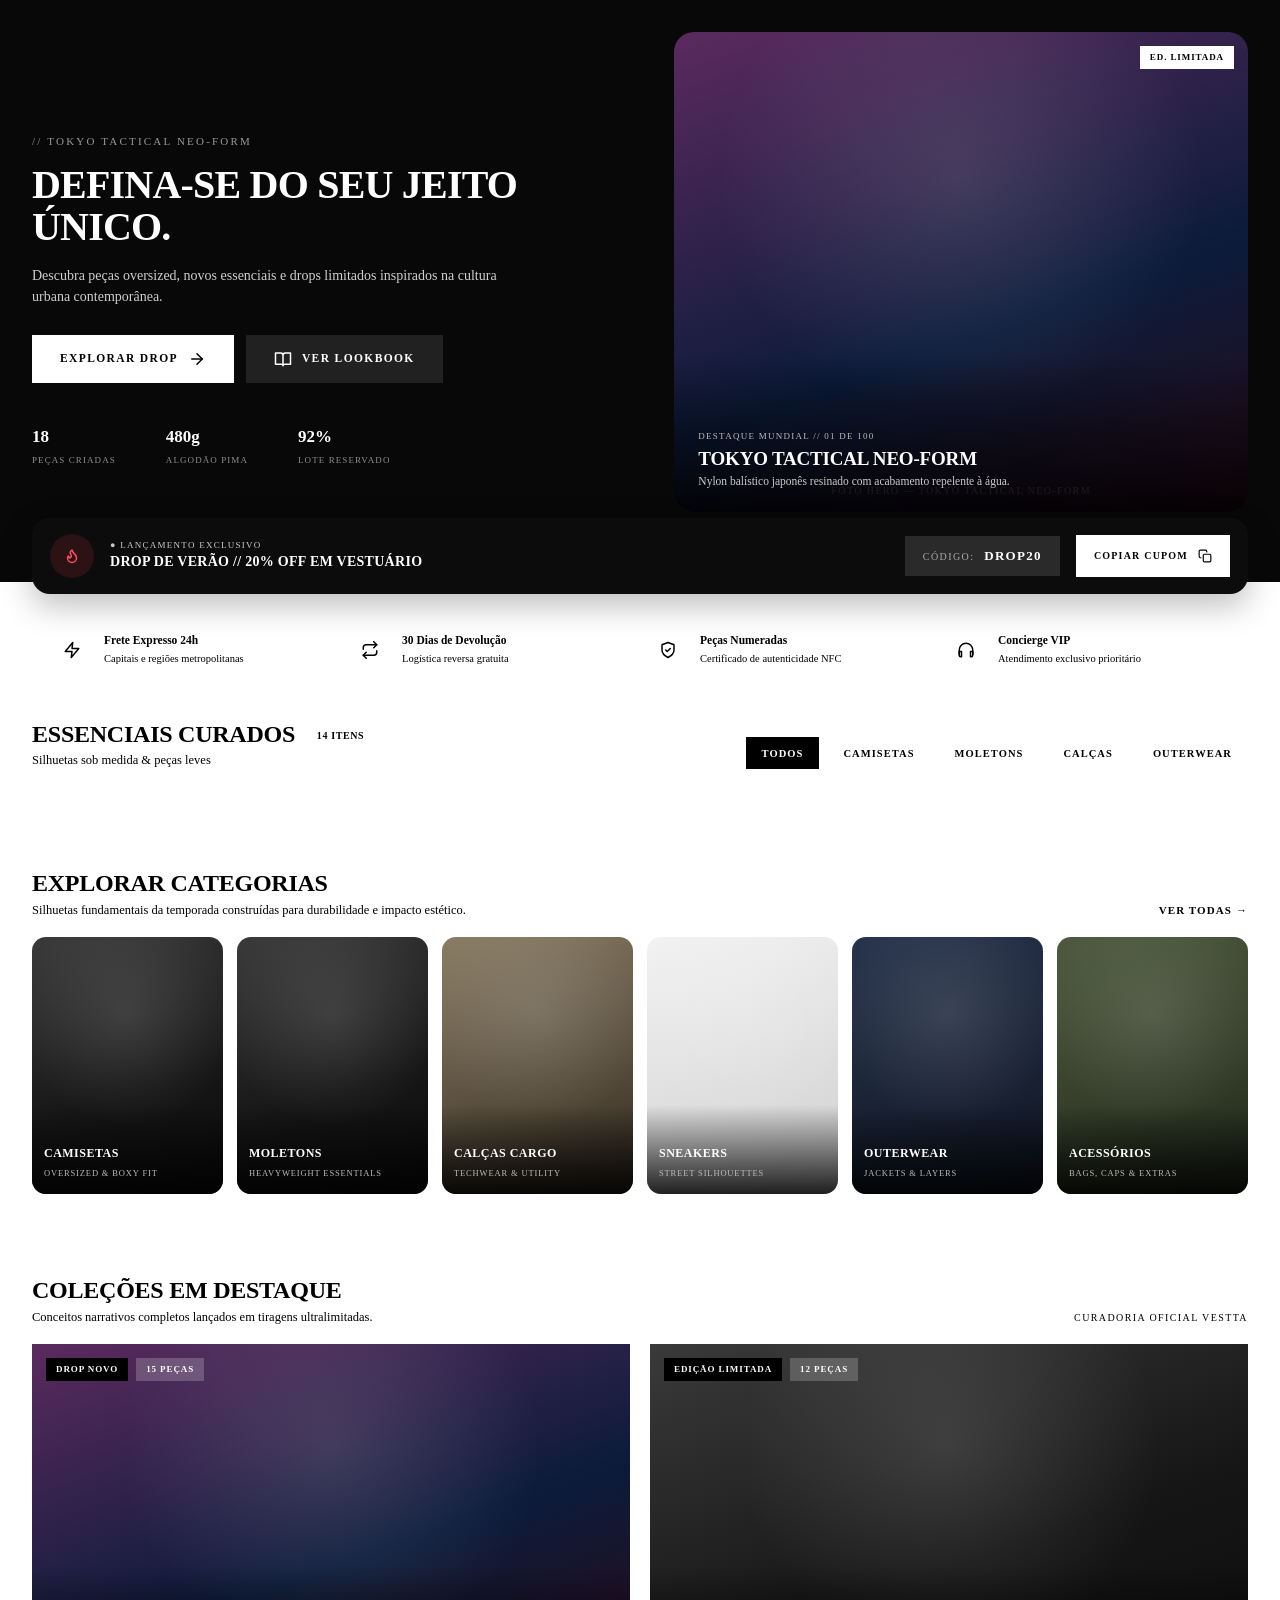
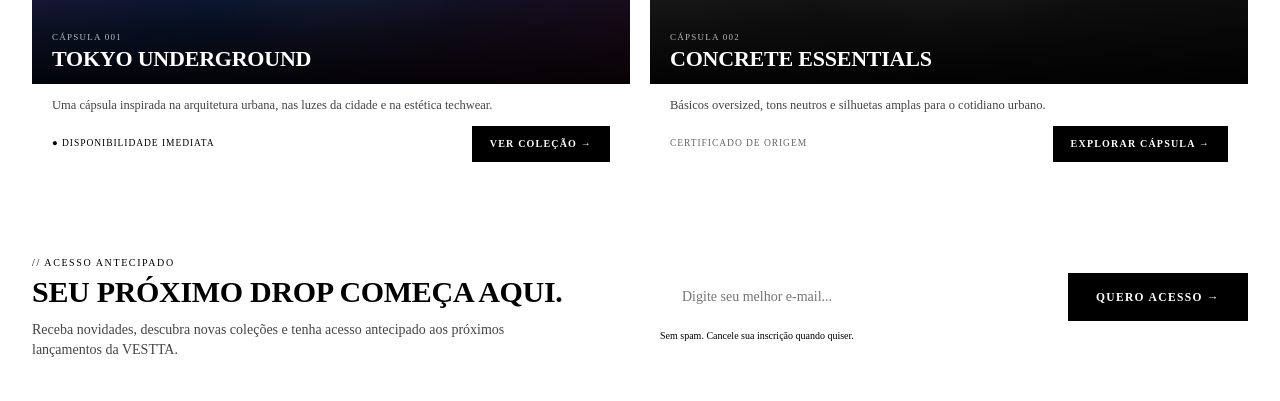
==== index.html @ efc00133 "home" ====
<!doctype html>
<html lang="pt-BR">
<head>
<meta charset="utf-8">
<meta name="viewport" content="width=device-width,initial-scale=1">
<title>VESTTA — Streetwear</title>
<link rel="preconnect" href="https://fonts.googleapis.com">
<link href="https://fonts.googleapis.com/css2?family=Newsreader:opsz,wght@6..72,400;6..72,600;6..72,700&family=Plus+Jakarta+Sans:wght@400;500;600;700;800&display=swap" rel="stylesheet">
<link rel="stylesheet" href="css/style.css">
</head>
<body data-page="home">
<div id="app-header"></div>

<main>
  <section class="hero">
    <div class="wrap">
      <div class="txt">
        <div class="eyebrow up">// Tokyo Tactical Neo-Form</div>
        <h1>Defina-se do seu jeito único.</h1>
        <p>Descubra peças oversized, novos essenciais e drops limitados inspirados na cultura urbana contemporânea.</p>
        <div class="btns">
          <a class="btn white" href="colecao.html">Explorar drop <svg class="i" viewBox="0 0 24 24"><path d="M5 12h14"/><path d="m12 5 7 7-7 7"/></svg></a>
          <a class="btn ghost" href="colecao.html?cat=jaquetas"><svg class="i" viewBox="0 0 24 24"><path d="M2 4h7a3 3 0 0 1 3 3v14a2 2 0 0 0-2-2H2zM22 4h-7a3 3 0 0 0-3 3v14a2 2 0 0 1 2-2h8z"/></svg> Ver lookbook</a>
        </div>
        <div class="stats">
          <div><b>18</b><small>Peças criadas</small></div>
          <div><b>480g</b><small>Algodão pima</small></div>
          <div><b class="red">92%</b><small>Lote reservado</small></div>
        </div>
      </div>
      <div class="pic">
        <span class="tag">Ed. Limitada</span>
        <div class="ph neon" style="min-height:480px;position:absolute;inset:0" data-img="1721637686340-de9f8cebda5a" data-w="1100"><span>Foto hero — Tokyo Tactical Neo-Form</span></div>
        <div class="cap"><small>Destaque mundial // 01 de 100</small><h3>TOKYO TACTICAL NEO-FORM</h3><p>Nylon balístico japonês resinado com acabamento repelente à água.</p></div>
      </div>
    </div>
  </section>

  <div class="wrap">
    <div class="promo"><div class="in">
      <span class="ic"><svg class="i" viewBox="0 0 24 24"><path d="M8.5 14.5A2.5 2.5 0 0 0 11 12c0-1.4-.5-2-1-3-1-2 .5-4 2-5 .5 2.5 2 4 3.5 5.5s2.5 3 2.5 5a6 6 0 1 1-12 0c0-1 .5-2 1.5-2.5z"/></svg></span>
      <div><small>Lançamento exclusivo</small><b>Drop de verão // 20% off em vestuário</b></div>
      <div class="code">Código: <b>DROP20</b></div>
      <button class="btn white sm" id="copy-coupon" style="height:42px">Copiar cupom <svg class="i" viewBox="0 0 24 24" style="width:14px;height:14px"><rect x="9" y="9" width="13" height="13" rx="2"/><path d="M5 15H4a2 2 0 0 1-2-2V4a2 2 0 0 1 2-2h9a2 2 0 0 1 2 2v1"/></svg></button>
    </div></div>

    <div class="perks">
      <div class="perk"><span class="ic"><svg class="i" viewBox="0 0 24 24"><path d="M13 2 3 14h9l-1 8 10-12h-9z"/></svg></span><div><b>Frete Expresso 24h</b><small>Capitais e regiões metropolitanas</small></div></div>
      <div class="perk"><span class="ic"><svg class="i" viewBox="0 0 24 24"><path d="m17 1 4 4-4 4"/><path d="M3 11V9a4 4 0 0 1 4-4h14M7 23l-4-4 4-4"/><path d="M21 13v2a4 4 0 0 1-4 4H3"/></svg></span><div><b>30 Dias de Devolução</b><small>Logística reversa gratuita</small></div></div>
      <div class="perk"><span class="ic"><svg class="i" viewBox="0 0 24 24"><path d="M12 22s8-4 8-10V5l-8-3-8 3v7c0 6 8 10 8 10z"/><path d="m9 12 2 2 4-4"/></svg></span><div><b>Peças Numeradas</b><small>Certificado de autenticidade NFC</small></div></div>
      <div class="perk"><span class="ic"><svg class="i" viewBox="0 0 24 24"><path d="M3 18v-6a9 9 0 0 1 18 0v6"/><path d="M21 19a2 2 0 0 1-2 2h-1v-7h3zM3 19a2 2 0 0 0 2 2h1v-7H3z"/></svg></span><div><b>Concierge VIP</b><small>Atendimento exclusivo prioritário</small></div></div>
    </div>

    <section class="sec">
      <div class="sec-head">
        <div><h2 class="h2">Essenciais curados <span class="count" style="font-size:10px;vertical-align:middle;margin-left:6px">14 itens</span></h2><p>Silhuetas sob medida &amp; peças leves</p></div>
        <div class="chips" id="home-chips">
          <button class="chip on" data-cat="todos">Todos</button>
          <button class="chip" data-cat="camisetas">Camisetas</button>
          <button class="chip" data-cat="moletons">Moletons</button>
          <button class="chip" data-cat="calcas">Calças</button>
          <button class="chip" data-cat="jaquetas">Outerwear</button>
        </div>
      </div>
      <div class="grid c4" id="home-grid"></div>
    </section>
  </div>

  <section class="band">
    <div class="wrap">
      <div class="sec-head"><div><h2 class="h2">Explorar categorias</h2><p>Silhuetas fundamentais da temporada construídas para durabilidade e impacto estético.</p></div><a class="up" href="colecao.html" style="font-size:11px;font-weight:700;letter-spacing:.1em">Ver todas →</a></div>
      <div class="cats">
        <a class="cat" href="colecao.html?cat=camisetas"><div class="ph" data-img="1626781309887-cdfb9f258c64" data-w="600"><span></span></div><div class="cap"><b>Camisetas</b><small>Oversized &amp; boxy fit</small></div></a>
        <a class="cat" href="colecao.html?cat=moletons"><div class="ph" data-img="1569402184083-516dff77c3a4" data-w="600"><span></span></div><div class="cap"><b>Moletons</b><small>Heavyweight essentials</small></div></a>
        <a class="cat" href="colecao.html?cat=calcas"><div class="ph sand" data-img="1623596305214-19f21cbf48ee" data-w="600"><span></span></div><div class="cap"><b>Calças cargo</b><small>Techwear &amp; utility</small></div></a>
        <a class="cat" href="colecao.html?cat=tenis"><div class="ph light" data-img="1551747777-458b63c6ae38" data-w="600"><span></span></div><div class="cap"><b>Sneakers</b><small>Street silhouettes</small></div></a>
        <a class="cat" href="colecao.html?cat=jaquetas"><div class="ph navy" data-img="1660486044177-45cd45bb5e99" data-w="600"><span></span></div><div class="cap"><b>Outerwear</b><small>Jackets &amp; layers</small></div></a>
        <a class="cat" href="colecao.html?cat=acessorios"><div class="ph green" data-img="1635650804263-1a1941e14df5" data-w="600"><span></span></div><div class="cap"><b>Acessórios</b><small>Bags, caps &amp; extras</small></div></a>
      </div>
    </div>
  </section>

  <div class="wrap">
    <section class="sec" style="padding-top:44px">
      <div class="sec-head"><div><h2 class="h2">Coleções em destaque</h2><p>Conceitos narrativos completos lançados em tiragens ultralimitadas.</p></div><span class="label up" style="letter-spacing:.14em">Curadoria oficial VESTTA</span></div>
      <div class="cols">
        <div class="col">
          <div class="pic"><div class="ph neon" style="position:absolute;inset:0" data-img="1721637686340-de9f8cebda5a" data-w="1000"><span></span></div><div class="t"><span class="tag">Drop novo</span><span class="tag" style="background:rgba(255,255,255,.2)">15 peças</span></div><div class="cap"><small>Cápsula 001</small><h3>Tokyo Underground</h3></div></div>
          <p class="d">Uma cápsula inspirada na arquitetura urbana, nas luzes da cidade e na estética techwear.</p>
          <div class="foot"><span>● Disponibilidade imediata</span><a class="btn sm" href="colecao.html">Ver coleção →</a></div>
        </div>
        <div class="col">
          <div class="pic"><div class="ph" style="position:absolute;inset:0" data-img="1586396847415-2c76ae7e79fc" data-w="1000"><span></span></div><div class="t"><span class="tag">Edição limitada</span><span class="tag" style="background:rgba(255,255,255,.2)">12 peças</span></div><div class="cap"><small>Cápsula 002</small><h3>Concrete Essentials</h3></div></div>
          <p class="d">Básicos oversized, tons neutros e silhuetas amplas para o cotidiano urbano.</p>
          <div class="foot"><span style="color:#666">Certificado de origem</span><a class="btn sm" href="colecao.html?cat=camisetas">Explorar cápsula →</a></div>
        </div>
      </div>
    </section>

    <section class="news">
      <div class="in">
        <div><div class="label" style="letter-spacing:.16em">// Acesso antecipado</div><h2>Seu próximo drop começa aqui.</h2><p>Receba novidades, descubra novas coleções e tenha acesso antecipado aos próximos lançamentos da VESTTA.</p></div>
        <div><form id="news-form"><input type="email" required placeholder="Digite seu melhor e-mail..." aria-label="E-mail"><button class="btn">Quero acesso →</button></form><small>Sem spam. Cancele sua inscrição quando quiser.</small></div>
      </div>
    </section>
  </div>
</main>

<div id="app-footer"></div>
<script src="js/app.js"></script>
</body>
</html>
---- css/style.css ----
root {
    --bg: #fafafa;
    --card: #fff;
    --soft: #f3f3f3;
    --soft2: #ededed;
    --line: #ececec;
    --ink: #0a0a0a;
    --muted: #6b6b6b;
    --accent: #ff2d55;
    --green: #16a34a;
    --radius: 16px;
    --radius-lg: 22px;
    --pill: 999px;
    --font: 'Newsreader', 'Playfair Display', Georgia, 'Times New Roman', serif;
    --shadow: 0 1px 2px rgba(0, 0, 0, .04), 0 6px 20px rgba(0, 0, 0, .04);
}

* {
    box-sizing: border-box;
    margin: 0;
    padding: 0
}

html {
    scroll-behavior: smooth
}

body {
    font-family: var(--font);
    background: var(--bg);
    color: var(--ink);
    font-size: 14px;
    line-height: 1.45;
    -webkit-font-smoothing: antialiased
}

a {
    color: inherit;
    text-decoration: none
}

button {
    font: inherit;
    color: inherit;
    border: 0;
    background: none;
    cursor: pointer
}

input,
select {
    font: inherit;
    color: inherit
}

img {
    max-width: 100%;
    display: block
}

ul {
    list-style: none
}

svg.i {
    width: 18px;
    height: 18px;
    stroke: currentColor;
    fill: none;
    stroke-width: 2;
    stroke-linecap: round;
    stroke-linejoin: round;
    flex: none
}

.wrap {
    max-width: 1296px;
    margin: 0 auto;
    padding: 0 32px
}

.up {
    text-transform: uppercase;
    letter-spacing: .08em
}

.label {
    font-size: 10px;
    text-transform: uppercase;
    letter-spacing: .1em;
    color: var(--muted)
}

h1,
h2,
h3 {
    font-weight: 700;
    text-transform: uppercase;
    letter-spacing: -.01em;
    line-height: 1.05
}

.h1 {
    font-size: 30px
}

.h2 {
    font-size: 24px
}

[hidden] {
    display: none !important
}

.sr {
    position: absolute;
    width: 1px;
    height: 1px;
    overflow: hidden;
    clip: rect(0 0 0 0)
}

/* topbar */
.topbar {
    background: #000;
    color: #fff;
    font-size: 10.5px;
    letter-spacing: .1em;
    text-transform: uppercase
}

.topbar .wrap {
    display: flex;
    justify-content: space-between;
    align-items: center;
    height: 28px;
    font-weight: 600
}

.topbar .dot {
    display: inline-block;
    width: 5px;
    height: 5px;
    border-radius: 50%;
    background: var(--accent);
    margin-right: 8px
}

.topbar code {
    font-family: inherit;
    background: #2a2a2a;
    padding: 2px 6px;
    border-radius: 4px
}

.topbar .r a+a:before {
    content: "/";
    opacity: .4;
    margin: 0 12px
}

/* header */
.header {
    background: #fff;
    position: sticky;
    top: 0;
    z-index: 50;
    box-shadow: 0 1px 0 var(--line)
}

.header .wrap {
    display: flex;
    align-items: center;
    gap: 28px;
    height: 78px
}

.logo {
    display: flex;
    align-items: center;
    gap: 10px;
    font-size: 20px;
    font-weight: 700;
    letter-spacing: -.01em
}

.logo .mark {
    width: 36px;
    height: 36px;
    border-radius: 9px;
    background: #000;
    display: grid;
    place-items: center
}

.logo .mark svg {
    width: 24px;
    height: 24px
}

.nav {
    display: flex;
    gap: 26px;
    font-size: 11px;
    font-weight: 600;
    letter-spacing: .1em;
    text-transform: uppercase
}

.nav a {
    padding: 6px 0;
    border-bottom: 2px solid transparent;
    transition: .2s
}

.nav a:hover,
.nav a.on {
    border-color: #000
}

.search {
    flex: 1;
    max-width: 272px;
    margin-left: auto;
    display: flex;
    align-items: center;
    gap: 8px;
    background: var(--soft);
    border-radius: var(--pill);
    padding: 0 16px;
    height: 40px;
    color: var(--muted)
}

.search input {
    border: 0;
    background: none;
    outline: 0;
    width: 100%;
    font-family: var(--font)
}

.icon-btn {
    position: relative;
    width: 42px;
    height: 42px;
    border-radius: 50%;
    background: #fff;
    box-shadow: 0 1px 4px rgba(0, 0, 0, .12);
    display: grid;
    place-items: center;
    transition: .2s
}

.icon-btn:hover {
    transform: translateY(-1px)
}

.badge {
    position: absolute;
    top: -6px;
    right: -4px;
    min-width: 20px;
    height: 20px;
    border-radius: 10px;
    background: #000;
    color: #fff;
    font-size: 10px;
    font-weight: 700;
    display: grid;
    place-items: center;
    padding: 0 5px
}

.badge.red {
    background: var(--accent)
}

.user {
    display: flex;
    align-items: center;
    gap: 10px;
    padding-left: 18px;
    border-left: 1px solid var(--line)
}

.user .av {
    width: 32px;
    height: 32px;
    border-radius: 50%;
    background: #d6d6d6;
    display: grid;
    place-items: center;
    overflow: hidden;
    color: #555
}

.user .av.has {
    background: linear-gradient(135deg, #444, #111);
    color: #fff;
    font-size: 12px;
    font-weight: 700
}

.user b {
    display: block;
    font-size: 9px;
    letter-spacing: .1em;
    text-transform: uppercase
}

.user small {
    font-size: 9.5px;
    letter-spacing: .06em;
    color: var(--muted)
}

/* buttons */
.btn {
    display: inline-flex;
    align-items: center;
    justify-content: center;
    gap: 10px;
    height: 48px;
    padding: 0 28px;
    border-radius: var(--pill);
    background: #000;
    color: #fff;
    font-size: 11.5px;
    font-weight: 700;
    letter-spacing: .12em;
    text-transform: uppercase;
    transition: .2s;
    white-space: nowrap
}

.btn:hover {
    transform: translateY(-1px);
    box-shadow: 0 8px 20px rgba(0, 0, 0, .2)
}

.btn.lg {
    height: 56px;
    width: 100%;
    font-size: 12px
}

.btn.soft {
    background: var(--soft);
    color: var(--ink)
}

.btn.soft:hover {
    box-shadow: none;
    background: var(--soft2)
}

.btn.white {
    background: #fff;
    color: #000
}

.btn.sm {
    height: 36px;
    padding: 0 18px;
    font-size: 10px
}

.btn.ghost {
    background: rgba(255, 255, 255, .1);
    color: #fff
}

.link {
    text-decoration: underline;
    text-underline-offset: 3px
}

.back {
    display: inline-flex;
    align-items: center;
    gap: 8px;
    font-size: 10.5px;
    font-weight: 700;
    letter-spacing: .1em;
    text-transform: uppercase;
    margin: 12px 0
}

.crumbs {
    font-size: 10.5px;
    color: var(--muted);
    letter-spacing: .08em;
    text-transform: uppercase;
    padding: 14px 0 6px
}

.crumbs a:hover {
    color: #000
}

.crumbs span {
    margin: 0 6px;
    opacity: .5
}

.crumbs b {
    color: var(--ink)
}

.chip {
    display: inline-flex;
    align-items: center;
    height: 32px;
    padding: 0 16px;
    border-radius: var(--pill);
    background: var(--soft);
    font-size: 10.5px;
    font-weight: 700;
    letter-spacing: .1em;
    text-transform: uppercase;
    transition: .2s
}

.chip.on,
.chip:hover {
    background: #000;
    color: #fff
}

.tag {
    display: inline-block;
    background: #000;
    color: #fff;
    font-size: 9px;
    font-weight: 700;
    letter-spacing: .1em;
    text-transform: uppercase;
    padding: 5px 10px;
    border-radius: var(--pill)
}

.tag.red {
    background: var(--accent)
}

.tag.light {
    background: #fff;
    color: #000
}

.count {
    display: inline-block;
    background: var(--soft2);
    border-radius: var(--pill);
    padding: 2px 10px;
    font-size: 10px;
    font-weight: 700;
    letter-spacing: .06em
}

.card {
    background: var(--card);
    border-radius: var(--radius-lg);
    box-shadow: var(--shadow);
    padding: 24px
}

/* image placeholder */
.ph {
    position: relative;
    width: 100%;
    height: 100%;
    background: linear-gradient(160deg, #3a3a3a 0%, #161616 60%, #0c0c0c);
    display: flex;
    align-items: flex-end;
    justify-content: center;
    overflow: hidden;
    color: rgba(255, 255, 255, .35)
}

.ph::before {
    content: "";
    position: absolute;
    inset: 0;
    background: radial-gradient(circle at 50% 30%, rgba(255, 255, 255, .12), transparent 55%)
}

.ph span {
    position: relative;
    font-size: 10px;
    letter-spacing: .14em;
    text-transform: uppercase;
    padding: 14px;
    text-align: center
}

.ph.sand {
    background: linear-gradient(160deg, #8a7d65, #4c4233 70%, #2c261d)
}

.ph.light {
    background: linear-gradient(160deg, #f2f2f2, #cfcfcf);
    color: #777
}

.ph.navy {
    background: linear-gradient(160deg, #27344d, #0f1522)
}

.ph.green {
    background: linear-gradient(160deg, #4d5a3f, #202819)
}

.ph.neon {
    background: linear-gradient(160deg, #5b2a5e, #0b1b3a 60%, #2a0b1a)
}

.ph img {
    position: absolute;
    inset: 0;
    width: 100%;
    height: 100%;
    object-fit: cover
}

/* product card */
.grid {
    display: grid;
    gap: 20px
}

.grid.c4 {
    grid-template-columns: repeat(4, 1fr)
}

.grid.c3 {
    grid-template-columns: repeat(3, 1fr)
}

.pcard {
    position: relative;
    background: #fff;
    border-radius: var(--radius);
    box-shadow: var(--shadow);
    padding: 8px 8px 14px;
    transition: .25s
}

.pcard:hover {
    transform: translateY(-3px);
    box-shadow: 0 14px 34px rgba(0, 0, 0, .1)
}

.pcard .img {
    position: relative;
    aspect-ratio: 3/3.7;
    border-radius: 12px;
    overflow: hidden;
    display: block
}

.pcard .tag {
    position: absolute;
    top: 16px;
    left: 16px;
    z-index: 2
}

.pcard .fav {
    position: absolute;
    top: 16px;
    right: 16px;
    z-index: 2;
    width: 36px;
    height: 36px;
    border-radius: 50%;
    background: rgba(235, 235, 235, .92);
    display: grid;
    place-items: center;
    transition: .2s
}

.pcard .fav:hover {
    transform: scale(1.1)
}

.pcard .fav.on {
    color: #d0161f
}

.pcard .fav.on svg {
    fill: #d0161f
}

.pcard .meta {
    display: flex;
    justify-content: space-between;
    align-items: center;
    margin: 12px 6px 4px;
    font-size: 9.5px;
    letter-spacing: .06em;
    text-transform: uppercase;
    color: var(--muted)
}

.pcard .meta b {
    color: var(--ink);
    display: flex;
    align-items: center;
    gap: 3px
}

.pcard .meta svg {
    width: 11px;
    height: 11px;
    fill: #000;
    stroke: none
}

.pcard .name {
    margin: 0 6px;
    font-size: 14px;
    font-weight: 600
}

.pcard .row {
    display: flex;
    justify-content: space-between;
    align-items: center;
    margin: 8px 6px 0
}

.price {
    font-size: 20px;
    font-weight: 700
}

.price s {
    font-size: 10px;
    color: var(--muted);
    font-weight: 500;
    margin-left: 6px
}

.pcard .add {
    width: 34px;
    height: 34px;
    border-radius: 50%;
    background: var(--soft);
    display: grid;
    place-items: center;
    transition: .2s
}

.pcard .add:hover {
    background: #000;
    color: #fff
}

.pcard .add.txt {
    width: auto;
    padding: 0 14px;
    border-radius: var(--pill);
    font-size: 10px;
    font-weight: 700;
    letter-spacing: .1em;
    text-transform: uppercase
}

/* home */
.hero {
    background: #080808;
    color: #fff;
    margin-top: 0
}

.hero .wrap {
    display: grid;
    grid-template-columns: 1.05fr 1fr;
    gap: 40px;
    padding-top: 32px;
    padding-bottom: 70px;
    min-height: 560px
}

.hero .txt {
    align-self: center;
    padding-top: 60px
}

.hero .eyebrow {
    font-size: 11px;
    letter-spacing: .2em;
    color: #9a9a9a;
    margin-bottom: 14px
}

.hero h1 {
    font-size: 40px;
    letter-spacing: -.02em
}

.hero p {
    max-width: 470px;
    color: #cfcfcf;
    margin: 18px 0 28px
}

.hero .btns {
    display: flex;
    gap: 12px
}

.hero .stats {
    display: flex;
    gap: 50px;
    margin-top: 42px
}

.hero .stats b {
    display: block;
    font-size: 17px
}

.hero .stats b.red {
    color: var(--accent)
}

.hero .stats small {
    font-size: 9px;
    letter-spacing: .12em;
    text-transform: uppercase;
    color: #8f8f8f
}

.hero .pic {
    position: relative;
    border-radius: 20px;
    overflow: hidden;
    min-height: 480px
}

.hero .pic .cap {
    position: absolute;
    left: 0;
    right: 0;
    bottom: 0;
    padding: 70px 24px 22px;
    background: linear-gradient(transparent, rgba(0, 0, 0, .85));
    z-index: 2
}

.hero .pic .cap small {
    font-size: 9px;
    letter-spacing: .14em;
    text-transform: uppercase;
    color: #bbb
}

.hero .pic .cap h3 {
    font-size: 19px;
    margin: 4px 0
}

.hero .pic .cap p {
    font-size: 11.5px;
    margin: 0;
    color: #ccc
}

.hero .pic .tag {
    position: absolute;
    top: 14px;
    right: 14px;
    z-index: 3;
    background: #fff;
    color: #000
}

.promo {
    margin-top: -64px;
    position: relative;
    z-index: 5
}

.promo .in {
    background: #0c0c0c;
    color: #fff;
    border-radius: 18px;
    padding: 16px 18px;
    display: flex;
    align-items: center;
    gap: 16px;
    box-shadow: 0 12px 32px rgba(0, 0, 0, .25)
}

.promo .ic {
    width: 44px;
    height: 44px;
    border-radius: 50%;
    background: #2a1215;
    color: #ff4d5c;
    display: grid;
    place-items: center
}

.promo small {
    font-size: 9px;
    letter-spacing: .14em;
    text-transform: uppercase;
    color: #c9c9c9;
    display: block
}

.promo small:before {
    content: "● ";
    color: var(--accent)
}

.promo b {
    font-size: 14px;
    letter-spacing: .02em;
    text-transform: uppercase
}

.promo .code {
    margin-left: auto;
    background: #2a2a2a;
    border-radius: var(--pill);
    padding: 11px 18px;
    font-size: 10px;
    letter-spacing: .14em;
    text-transform: uppercase;
    color: #aaa
}

.promo .code b {
    color: #fff;
    font-size: 13px;
    letter-spacing: .1em;
    margin-left: 6px
}

.perks {
    display: grid;
    grid-template-columns: repeat(4, 1fr);
    gap: 16px;
    background: #fff;
    border-radius: 18px;
    box-shadow: var(--shadow);
    padding: 16px 20px;
    margin-top: 20px
}

.perk {
    display: flex;
    gap: 12px;
    align-items: center
}

.perk .ic {
    width: 40px;
    height: 40px;
    border-radius: 50%;
    background: var(--soft);
    display: grid;
    place-items: center
}

.perk b {
    display: block;
    font-size: 11.5px
}

.perk small {
    color: var(--muted);
    font-size: 10.5px
}

.sec {
    padding: 36px 0 8px
}

.sec-head {
    display: flex;
    justify-content: space-between;
    align-items: flex-end;
    margin-bottom: 18px;
    gap: 20px
}

.sec-head p {
    color: var(--muted);
    font-size: 12.5px;
    margin-top: 4px
}

.chips {
    display: flex;
    gap: 8px;
    flex-wrap: wrap
}

.band {
    background: var(--soft);
    margin-top: 36px;
    padding: 40px 0
}

.cats {
    display: grid;
    grid-template-columns: repeat(6, 1fr);
    gap: 14px
}

.cat {
    position: relative;
    aspect-ratio: 1/1.35;
    border-radius: 14px;
    overflow: hidden;
    display: block
}

.cat .cap {
    position: absolute;
    inset: auto 0 0 0;
    padding: 40px 12px 12px;
    background: linear-gradient(transparent, rgba(0, 0, 0, .85));
    color: #fff;
    z-index: 2
}

.cat b {
    display: block;
    font-size: 12px;
    letter-spacing: .04em;
    text-transform: uppercase
}

.cat small {
    font-size: 8.5px;
    letter-spacing: .1em;
    text-transform: uppercase;
    color: #bbb
}

.cols {
    display: grid;
    grid-template-columns: 1fr 1fr;
    gap: 20px
}

.col {
    background: #fff;
    border-radius: var(--radius-lg);
    box-shadow: var(--shadow);
    overflow: hidden;
    padding: 0 0 16px
}

.col .pic {
    position: relative;
    height: 340px
}

.col .pic .t {
    position: absolute;
    top: 14px;
    left: 14px;
    display: flex;
    gap: 8px;
    z-index: 2
}

.col .pic .cap {
    position: absolute;
    left: 0;
    right: 0;
    bottom: 0;
    padding: 60px 20px 14px;
    background: linear-gradient(transparent, rgba(0, 0, 0, .85));
    color: #fff;
    z-index: 2
}

.col .pic .cap small {
    font-size: 9px;
    letter-spacing: .14em;
    text-transform: uppercase;
    color: #bbb
}

.col .pic .cap h3 {
    font-size: 22px
}

.col p.d {
    padding: 12px 20px 0;
    font-size: 12.5px;
    color: #444
}

.col .foot {
    display: flex;
    justify-content: space-between;
    align-items: center;
    padding: 12px 20px 0;
    font-size: 9.5px;
    letter-spacing: .1em;
    text-transform: uppercase
}

.news {
    padding: 70px 0 40px
}

.news .in {
    display: grid;
    grid-template-columns: 1fr 1fr;
    gap: 40px;
    align-items: center
}

.news h2 {
    font-size: 30px;
    margin-top: 6px
}

.news p {
    color: #444;
    margin-top: 12px;
    max-width: 520px
}

.news form {
    display: flex;
    gap: 12px
}

.news input {
    flex: 1;
    height: 48px;
    border-radius: var(--pill);
    border: 0;
    background: var(--soft);
    padding: 0 22px;
    outline: 0
}

.news small {
    display: block;
    margin-top: 8px;
    font-size: 10px;
    color: var(--muted)
}
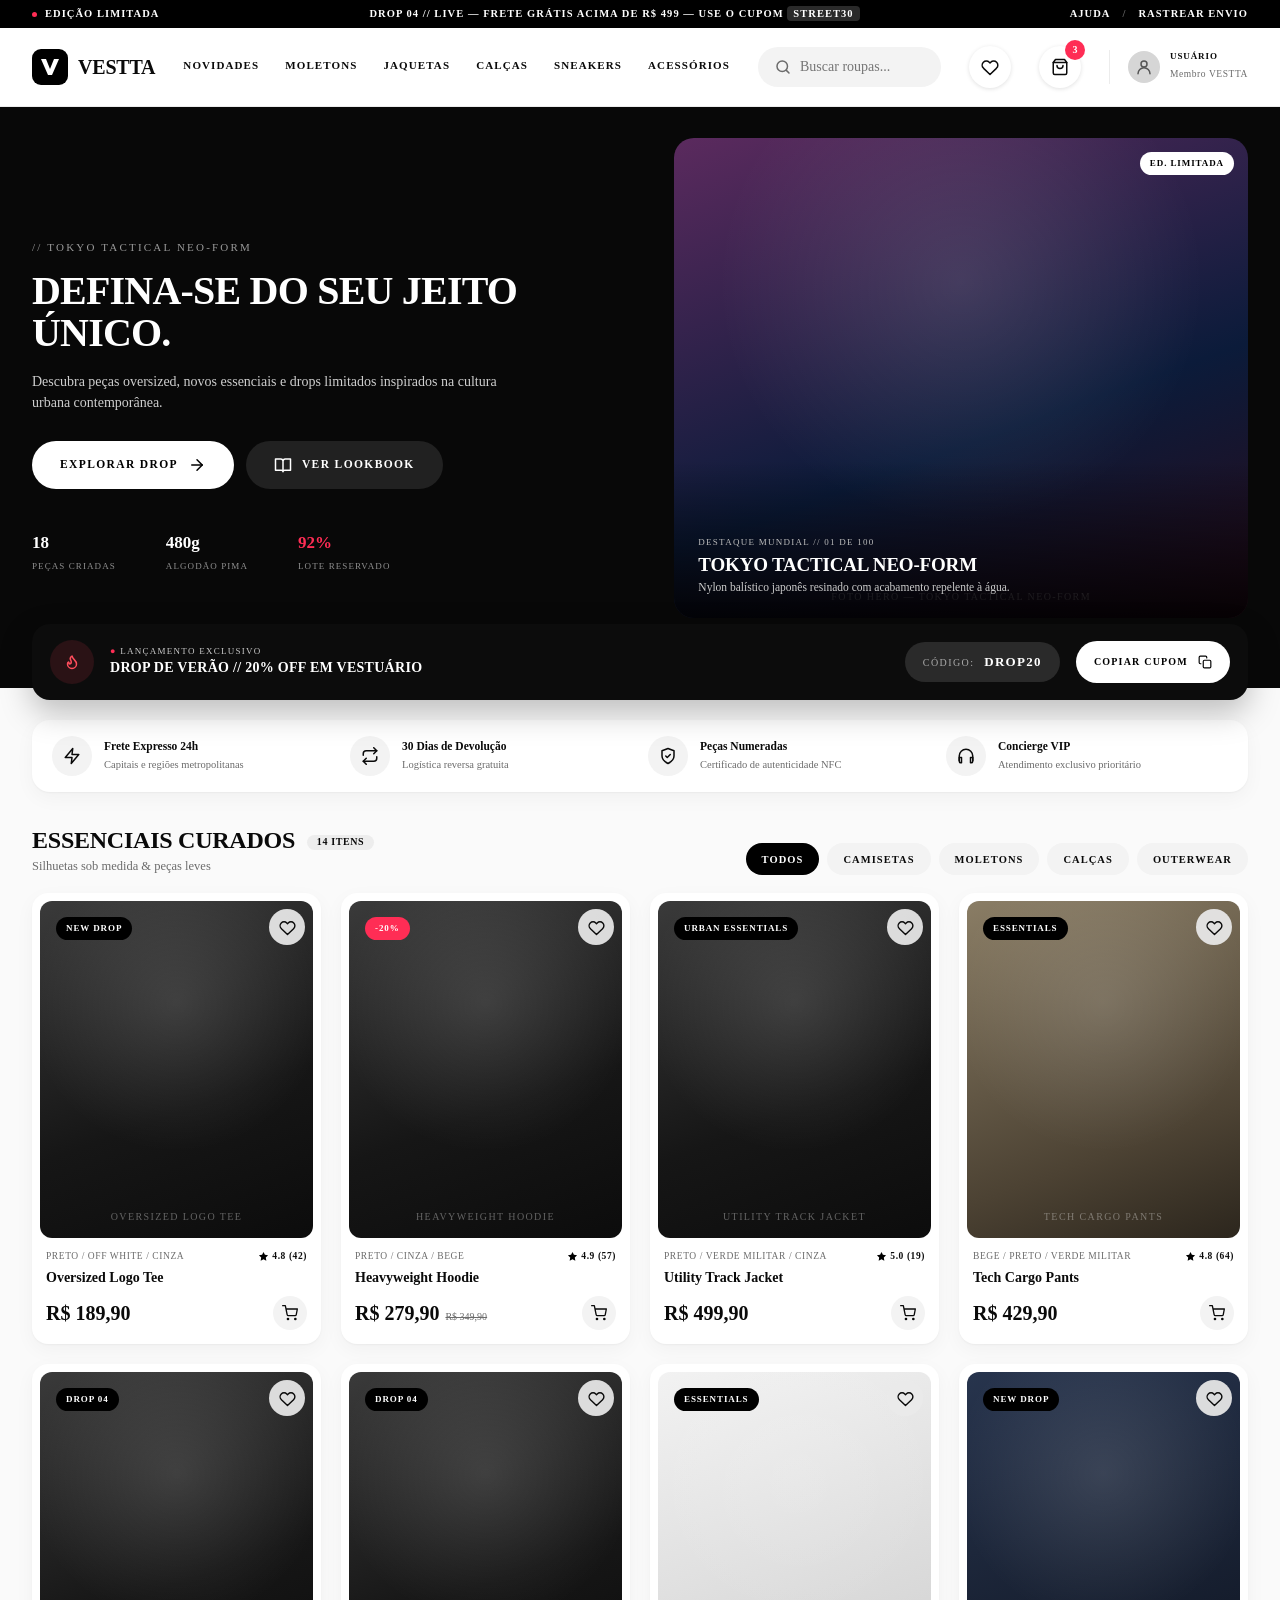
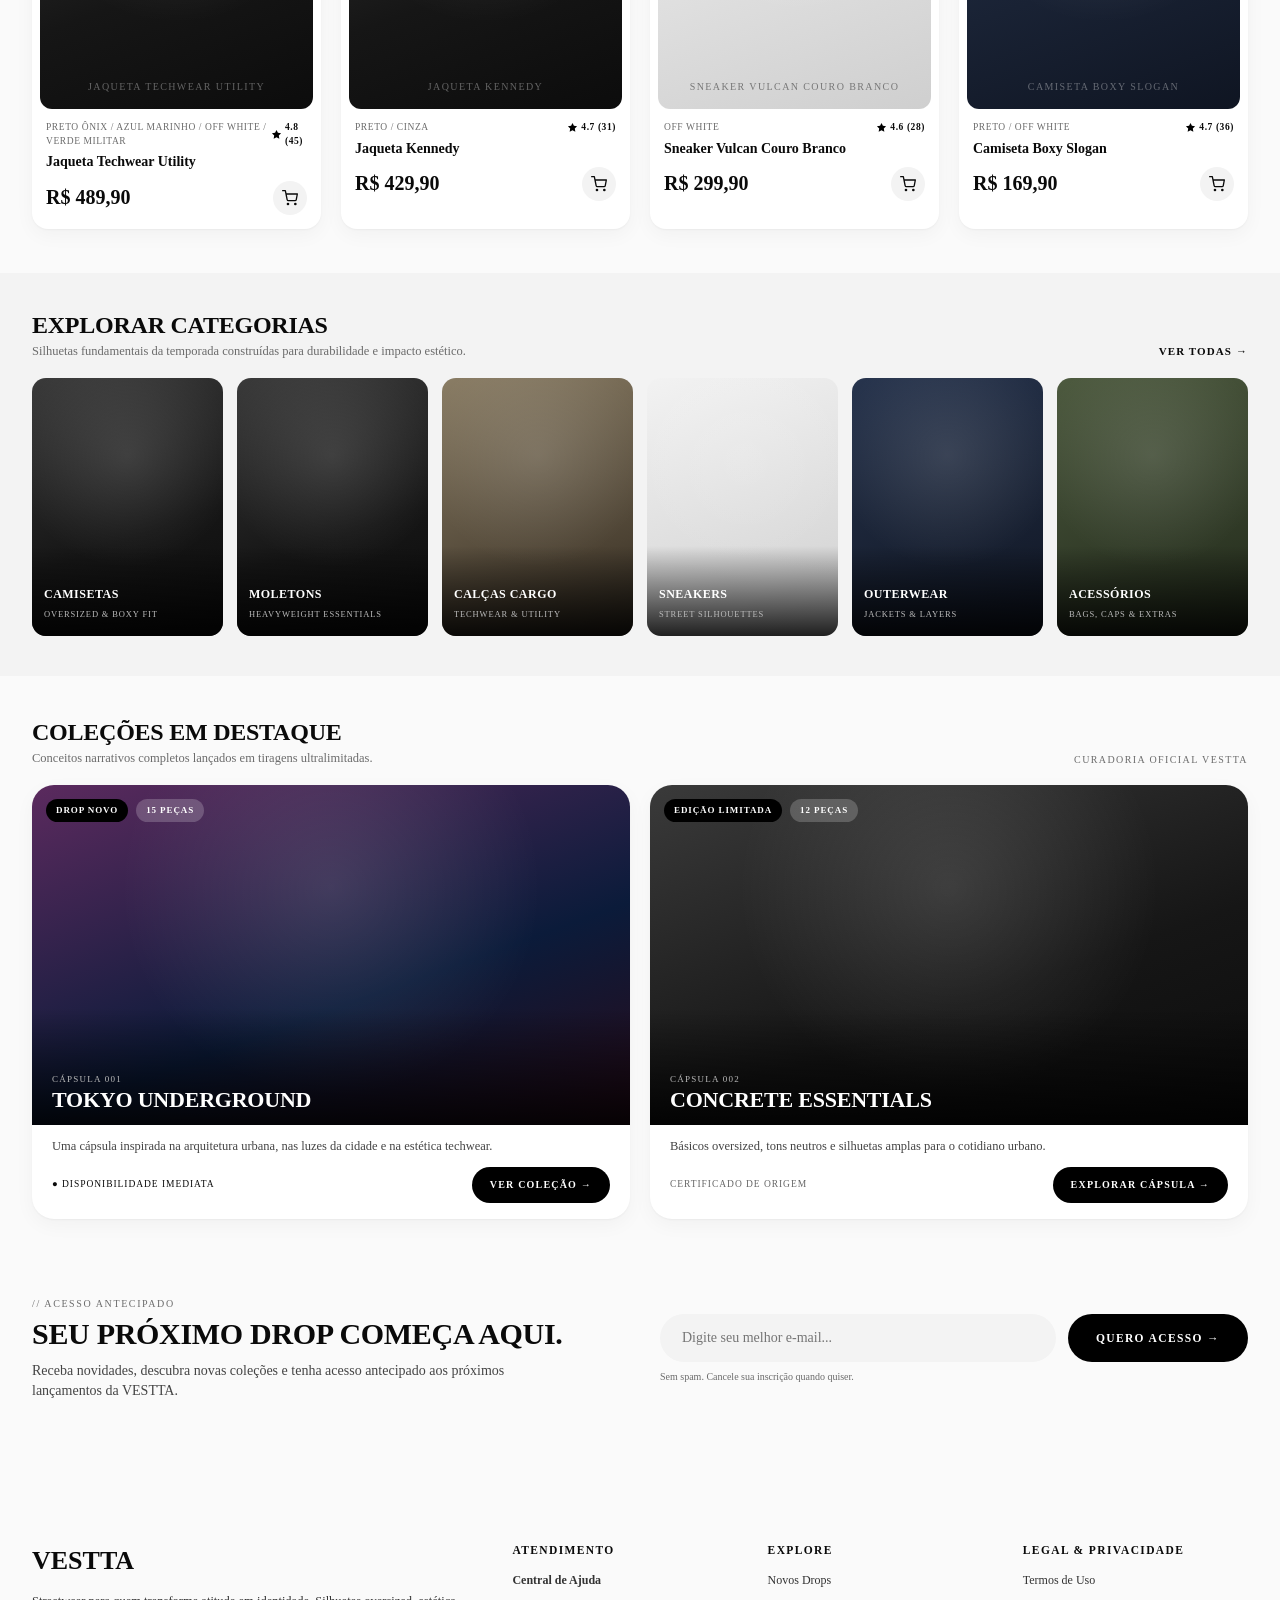
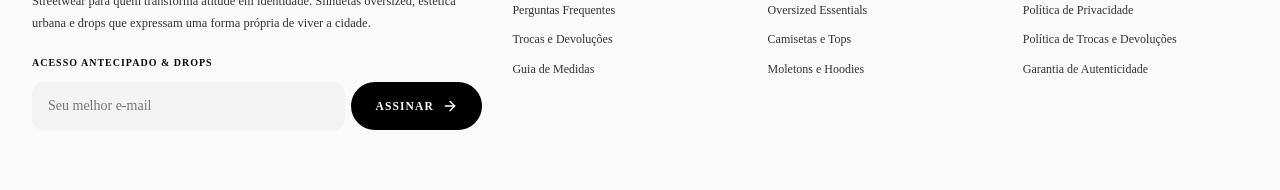
==== commit e6327dd6: "atualizando nome dos arquivos" ====
--- a/index.html
+++ b/index.html
@@ -1,112 +1,216 @@
 <!doctype html>
 <html lang="pt-BR">
+
 <head>
-<meta charset="utf-8">
-<meta name="viewport" content="width=device-width,initial-scale=1">
-<title>VESTTA — Streetwear</title>
-<link rel="preconnect" href="https://fonts.googleapis.com">
-<link href="https://fonts.googleapis.com/css2?family=Newsreader:opsz,wght@6..72,400;6..72,600;6..72,700&family=Plus+Jakarta+Sans:wght@400;500;600;700;800&display=swap" rel="stylesheet">
-<link rel="stylesheet" href="css/style.css">
+  <meta charset="utf-8">
+  <meta name="viewport" content="width=device-width,initial-scale=1">
+  <title>VESTTA — Streetwear</title>
+  <link rel="preconnect" href="https://fonts.googleapis.com">
+  <link
+    href="https://fonts.googleapis.com/css2?family=Newsreader:opsz,wght@6..72,400;6..72,600;6..72,700&family=Plus+Jakarta+Sans:wght@400;500;600;700;800&display=swap"
+    rel="stylesheet">
+  <link rel="stylesheet" href="css/style.css">
 </head>
+
 <body data-page="home">
-<div id="app-header"></div>
-
-<main>
-  <section class="hero">
+  <div id="app-header"></div>
+
+  <main>
+    <section class="hero">
+      <div class="wrap">
+        <div class="txt">
+          <div class="eyebrow up">// Tokyo Tactical Neo-Form</div>
+          <h1>Defina-se do seu jeito único.</h1>
+          <p>Descubra peças oversized, novos essenciais e drops limitados inspirados na cultura urbana contemporânea.
+          </p>
+          <div class="btns">
+            <a class="btn white" href="colecao.html">Explorar drop <svg class="i" viewBox="0 0 24 24">
+                <path d="M5 12h14" />
+                <path d="m12 5 7 7-7 7" />
+              </svg></a>
+            <a class="btn ghost" href="colecao.html?cat=jaquetas"><svg class="i" viewBox="0 0 24 24">
+                <path d="M2 4h7a3 3 0 0 1 3 3v14a2 2 0 0 0-2-2H2zM22 4h-7a3 3 0 0 0-3 3v14a2 2 0 0 1 2-2h8z" />
+              </svg> Ver lookbook</a>
+          </div>
+          <div class="stats">
+            <div><b>18</b><small>Peças criadas</small></div>
+            <div><b>480g</b><small>Algodão pima</small></div>
+            <div><b class="red">92%</b><small>Lote reservado</small></div>
+          </div>
+        </div>
+        <div class="pic">
+          <span class="tag">Ed. Limitada</span>
+          <div class="ph neon" style="min-height:480px;position:absolute;inset:0" data-img="1721637686340-de9f8cebda5a"
+            data-w="1100"><span>Foto hero — Tokyo Tactical Neo-Form</span></div>
+          <div class="cap"><small>Destaque mundial // 01 de 100</small>
+            <h3>TOKYO TACTICAL NEO-FORM</h3>
+            <p>Nylon balístico japonês resinado com acabamento repelente à água.</p>
+          </div>
+        </div>
+      </div>
+    </section>
+
     <div class="wrap">
-      <div class="txt">
-        <div class="eyebrow up">// Tokyo Tactical Neo-Form</div>
-        <h1>Defina-se do seu jeito único.</h1>
-        <p>Descubra peças oversized, novos essenciais e drops limitados inspirados na cultura urbana contemporânea.</p>
-        <div class="btns">
-          <a class="btn white" href="colecao.html">Explorar drop <svg class="i" viewBox="0 0 24 24"><path d="M5 12h14"/><path d="m12 5 7 7-7 7"/></svg></a>
-          <a class="btn ghost" href="colecao.html?cat=jaquetas"><svg class="i" viewBox="0 0 24 24"><path d="M2 4h7a3 3 0 0 1 3 3v14a2 2 0 0 0-2-2H2zM22 4h-7a3 3 0 0 0-3 3v14a2 2 0 0 1 2-2h8z"/></svg> Ver lookbook</a>
-        </div>
-        <div class="stats">
-          <div><b>18</b><small>Peças criadas</small></div>
-          <div><b>480g</b><small>Algodão pima</small></div>
-          <div><b class="red">92%</b><small>Lote reservado</small></div>
-        </div>
-      </div>
-      <div class="pic">
-        <span class="tag">Ed. Limitada</span>
-        <div class="ph neon" style="min-height:480px;position:absolute;inset:0" data-img="1721637686340-de9f8cebda5a" data-w="1100"><span>Foto hero — Tokyo Tactical Neo-Form</span></div>
-        <div class="cap"><small>Destaque mundial // 01 de 100</small><h3>TOKYO TACTICAL NEO-FORM</h3><p>Nylon balístico japonês resinado com acabamento repelente à água.</p></div>
-      </div>
+      <div class="promo">
+        <div class="in">
+          <span class="ic"><svg class="i" viewBox="0 0 24 24">
+              <path
+                d="M8.5 14.5A2.5 2.5 0 0 0 11 12c0-1.4-.5-2-1-3-1-2 .5-4 2-5 .5 2.5 2 4 3.5 5.5s2.5 3 2.5 5a6 6 0 1 1-12 0c0-1 .5-2 1.5-2.5z" />
+            </svg></span>
+          <div><small>Lançamento exclusivo</small><b>Drop de verão // 20% off em vestuário</b></div>
+          <div class="code">Código: <b>DROP20</b></div>
+          <button class="btn white sm" id="copy-coupon" style="height:42px">Copiar cupom <svg class="i"
+              viewBox="0 0 24 24" style="width:14px;height:14px">
+              <rect x="9" y="9" width="13" height="13" rx="2" />
+              <path d="M5 15H4a2 2 0 0 1-2-2V4a2 2 0 0 1 2-2h9a2 2 0 0 1 2 2v1" />
+            </svg></button>
+        </div>
+      </div>
+
+      <div class="perks">
+        <div class="perk"><span class="ic"><svg class="i" viewBox="0 0 24 24">
+              <path d="M13 2 3 14h9l-1 8 10-12h-9z" />
+            </svg></span>
+          <div><b>Frete Expresso 24h</b><small>Capitais e regiões metropolitanas</small></div>
+        </div>
+        <div class="perk"><span class="ic"><svg class="i" viewBox="0 0 24 24">
+              <path d="m17 1 4 4-4 4" />
+              <path d="M3 11V9a4 4 0 0 1 4-4h14M7 23l-4-4 4-4" />
+              <path d="M21 13v2a4 4 0 0 1-4 4H3" />
+            </svg></span>
+          <div><b>30 Dias de Devolução</b><small>Logística reversa gratuita</small></div>
+        </div>
+        <div class="perk"><span class="ic"><svg class="i" viewBox="0 0 24 24">
+              <path d="M12 22s8-4 8-10V5l-8-3-8 3v7c0 6 8 10 8 10z" />
+              <path d="m9 12 2 2 4-4" />
+            </svg></span>
+          <div><b>Peças Numeradas</b><small>Certificado de autenticidade NFC</small></div>
+        </div>
+        <div class="perk"><span class="ic"><svg class="i" viewBox="0 0 24 24">
+              <path d="M3 18v-6a9 9 0 0 1 18 0v6" />
+              <path d="M21 19a2 2 0 0 1-2 2h-1v-7h3zM3 19a2 2 0 0 0 2 2h1v-7H3z" />
+            </svg></span>
+          <div><b>Concierge VIP</b><small>Atendimento exclusivo prioritário</small></div>
+        </div>
+      </div>
+
+      <section class="sec">
+        <div class="sec-head">
+          <div>
+            <h2 class="h2">Essenciais curados <span class="count"
+                style="font-size:10px;vertical-align:middle;margin-left:6px">14 itens</span></h2>
+            <p>Silhuetas sob medida &amp; peças leves</p>
+          </div>
+          <div class="chips" id="home-chips">
+            <button class="chip on" data-cat="todos">Todos</button>
+            <button class="chip" data-cat="camisetas">Camisetas</button>
+            <button class="chip" data-cat="moletons">Moletons</button>
+            <button class="chip" data-cat="calcas">Calças</button>
+            <button class="chip" data-cat="jaquetas">Outerwear</button>
+          </div>
+        </div>
+        <div class="grid c4" id="home-grid"></div>
+      </section>
     </div>
-  </section>
-
-  <div class="wrap">
-    <div class="promo"><div class="in">
-      <span class="ic"><svg class="i" viewBox="0 0 24 24"><path d="M8.5 14.5A2.5 2.5 0 0 0 11 12c0-1.4-.5-2-1-3-1-2 .5-4 2-5 .5 2.5 2 4 3.5 5.5s2.5 3 2.5 5a6 6 0 1 1-12 0c0-1 .5-2 1.5-2.5z"/></svg></span>
-      <div><small>Lançamento exclusivo</small><b>Drop de verão // 20% off em vestuário</b></div>
-      <div class="code">Código: <b>DROP20</b></div>
-      <button class="btn white sm" id="copy-coupon" style="height:42px">Copiar cupom <svg class="i" viewBox="0 0 24 24" style="width:14px;height:14px"><rect x="9" y="9" width="13" height="13" rx="2"/><path d="M5 15H4a2 2 0 0 1-2-2V4a2 2 0 0 1 2-2h9a2 2 0 0 1 2 2v1"/></svg></button>
-    </div></div>
-
-    <div class="perks">
-      <div class="perk"><span class="ic"><svg class="i" viewBox="0 0 24 24"><path d="M13 2 3 14h9l-1 8 10-12h-9z"/></svg></span><div><b>Frete Expresso 24h</b><small>Capitais e regiões metropolitanas</small></div></div>
-      <div class="perk"><span class="ic"><svg class="i" viewBox="0 0 24 24"><path d="m17 1 4 4-4 4"/><path d="M3 11V9a4 4 0 0 1 4-4h14M7 23l-4-4 4-4"/><path d="M21 13v2a4 4 0 0 1-4 4H3"/></svg></span><div><b>30 Dias de Devolução</b><small>Logística reversa gratuita</small></div></div>
-      <div class="perk"><span class="ic"><svg class="i" viewBox="0 0 24 24"><path d="M12 22s8-4 8-10V5l-8-3-8 3v7c0 6 8 10 8 10z"/><path d="m9 12 2 2 4-4"/></svg></span><div><b>Peças Numeradas</b><small>Certificado de autenticidade NFC</small></div></div>
-      <div class="perk"><span class="ic"><svg class="i" viewBox="0 0 24 24"><path d="M3 18v-6a9 9 0 0 1 18 0v6"/><path d="M21 19a2 2 0 0 1-2 2h-1v-7h3zM3 19a2 2 0 0 0 2 2h1v-7H3z"/></svg></span><div><b>Concierge VIP</b><small>Atendimento exclusivo prioritário</small></div></div>
+
+    <section class="band">
+      <div class="wrap">
+        <div class="sec-head">
+          <div>
+            <h2 class="h2">Explorar categorias</h2>
+            <p>Silhuetas fundamentais da temporada construídas para durabilidade e impacto estético.</p>
+          </div><a class="up" href="colecao.html" style="font-size:11px;font-weight:700;letter-spacing:.1em">Ver todas
+            →</a>
+        </div>
+        <div class="cats">
+          <a class="cat" href="colecao.html?cat=camisetas">
+            <div class="ph" data-img="1626781309887-cdfb9f258c64" data-w="600"><span></span></div>
+            <div class="cap"><b>Camisetas</b><small>Oversized &amp; boxy fit</small></div>
+          </a>
+          <a class="cat" href="colecao.html?cat=moletons">
+            <div class="ph" data-img="1569402184083-516dff77c3a4" data-w="600"><span></span></div>
+            <div class="cap"><b>Moletons</b><small>Heavyweight essentials</small></div>
+          </a>
+          <a class="cat" href="colecao.html?cat=calcas">
+            <div class="ph sand" data-img="1623596305214-19f21cbf48ee" data-w="600"><span></span></div>
+            <div class="cap"><b>Calças cargo</b><small>Techwear &amp; utility</small></div>
+          </a>
+          <a class="cat" href="colecao.html?cat=tenis">
+            <div class="ph light" data-img="1551747777-458b63c6ae38" data-w="600"><span></span></div>
+            <div class="cap"><b>Sneakers</b><small>Street silhouettes</small></div>
+          </a>
+          <a class="cat" href="colecao.html?cat=jaquetas">
+            <div class="ph navy" data-img="1660486044177-45cd45bb5e99" data-w="600"><span></span></div>
+            <div class="cap"><b>Outerwear</b><small>Jackets &amp; layers</small></div>
+          </a>
+          <a class="cat" href="colecao.html?cat=acessorios">
+            <div class="ph green" data-img="1635650804263-1a1941e14df5" data-w="600"><span></span></div>
+            <div class="cap"><b>Acessórios</b><small>Bags, caps &amp; extras</small></div>
+          </a>
+        </div>
+      </div>
+    </section>
+
+    <div class="wrap">
+      <section class="sec" style="padding-top:44px">
+        <div class="sec-head">
+          <div>
+            <h2 class="h2">Coleções em destaque</h2>
+            <p>Conceitos narrativos completos lançados em tiragens ultralimitadas.</p>
+          </div><span class="label up" style="letter-spacing:.14em">Curadoria oficial VESTTA</span>
+        </div>
+        <div class="cols">
+          <div class="col">
+            <div class="pic">
+              <div class="ph neon" style="position:absolute;inset:0" data-img="1721637686340-de9f8cebda5a"
+                data-w="1000"><span></span></div>
+              <div class="t"><span class="tag">Drop novo</span><span class="tag"
+                  style="background:rgba(255,255,255,.2)">15 peças</span></div>
+              <div class="cap"><small>Cápsula 001</small>
+                <h3>Tokyo Underground</h3>
+              </div>
+            </div>
+            <p class="d">Uma cápsula inspirada na arquitetura urbana, nas luzes da cidade e na estética techwear.</p>
+            <div class="foot"><span>● Disponibilidade imediata</span><a class="btn sm" href="colecao.html">Ver coleção
+                →</a></div>
+          </div>
+          <div class="col">
+            <div class="pic">
+              <div class="ph" style="position:absolute;inset:0" data-img="1586396847415-2c76ae7e79fc" data-w="1000">
+                <span></span></div>
+              <div class="t"><span class="tag">Edição limitada</span><span class="tag"
+                  style="background:rgba(255,255,255,.2)">12 peças</span></div>
+              <div class="cap"><small>Cápsula 002</small>
+                <h3>Concrete Essentials</h3>
+              </div>
+            </div>
+            <p class="d">Básicos oversized, tons neutros e silhuetas amplas para o cotidiano urbano.</p>
+            <div class="foot"><span style="color:#666">Certificado de origem</span><a class="btn sm"
+                href="colecao.html?cat=camisetas">Explorar cápsula →</a></div>
+          </div>
+        </div>
+      </section>
+
+      <section class="news">
+        <div class="in">
+          <div>
+            <div class="label" style="letter-spacing:.16em">// Acesso antecipado</div>
+            <h2>Seu próximo drop começa aqui.</h2>
+            <p>Receba novidades, descubra novas coleções e tenha acesso antecipado aos próximos lançamentos da VESTTA.
+            </p>
+          </div>
+          <div>
+            <form id="news-form"><input type="email" required placeholder="Digite seu melhor e-mail..."
+                aria-label="E-mail"><button class="btn">Quero acesso →</button></form><small>Sem spam. Cancele sua
+              inscrição quando quiser.</small>
+          </div>
+        </div>
+      </section>
     </div>
-
-    <section class="sec">
-      <div class="sec-head">
-        <div><h2 class="h2">Essenciais curados <span class="count" style="font-size:10px;vertical-align:middle;margin-left:6px">14 itens</span></h2><p>Silhuetas sob medida &amp; peças leves</p></div>
-        <div class="chips" id="home-chips">
-          <button class="chip on" data-cat="todos">Todos</button>
-          <button class="chip" data-cat="camisetas">Camisetas</button>
-          <button class="chip" data-cat="moletons">Moletons</button>
-          <button class="chip" data-cat="calcas">Calças</button>
-          <button class="chip" data-cat="jaquetas">Outerwear</button>
-        </div>
-      </div>
-      <div class="grid c4" id="home-grid"></div>
-    </section>
-  </div>
-
-  <section class="band">
-    <div class="wrap">
-      <div class="sec-head"><div><h2 class="h2">Explorar categorias</h2><p>Silhuetas fundamentais da temporada construídas para durabilidade e impacto estético.</p></div><a class="up" href="colecao.html" style="font-size:11px;font-weight:700;letter-spacing:.1em">Ver todas →</a></div>
-      <div class="cats">
-        <a class="cat" href="colecao.html?cat=camisetas"><div class="ph" data-img="1626781309887-cdfb9f258c64" data-w="600"><span></span></div><div class="cap"><b>Camisetas</b><small>Oversized &amp; boxy fit</small></div></a>
-        <a class="cat" href="colecao.html?cat=moletons"><div class="ph" data-img="1569402184083-516dff77c3a4" data-w="600"><span></span></div><div class="cap"><b>Moletons</b><small>Heavyweight essentials</small></div></a>
-        <a class="cat" href="colecao.html?cat=calcas"><div class="ph sand" data-img="1623596305214-19f21cbf48ee" data-w="600"><span></span></div><div class="cap"><b>Calças cargo</b><small>Techwear &amp; utility</small></div></a>
-        <a class="cat" href="colecao.html?cat=tenis"><div class="ph light" data-img="1551747777-458b63c6ae38" data-w="600"><span></span></div><div class="cap"><b>Sneakers</b><small>Street silhouettes</small></div></a>
-        <a class="cat" href="colecao.html?cat=jaquetas"><div class="ph navy" data-img="1660486044177-45cd45bb5e99" data-w="600"><span></span></div><div class="cap"><b>Outerwear</b><small>Jackets &amp; layers</small></div></a>
-        <a class="cat" href="colecao.html?cat=acessorios"><div class="ph green" data-img="1635650804263-1a1941e14df5" data-w="600"><span></span></div><div class="cap"><b>Acessórios</b><small>Bags, caps &amp; extras</small></div></a>
-      </div>
-    </div>
-  </section>
-
-  <div class="wrap">
-    <section class="sec" style="padding-top:44px">
-      <div class="sec-head"><div><h2 class="h2">Coleções em destaque</h2><p>Conceitos narrativos completos lançados em tiragens ultralimitadas.</p></div><span class="label up" style="letter-spacing:.14em">Curadoria oficial VESTTA</span></div>
-      <div class="cols">
-        <div class="col">
-          <div class="pic"><div class="ph neon" style="position:absolute;inset:0" data-img="1721637686340-de9f8cebda5a" data-w="1000"><span></span></div><div class="t"><span class="tag">Drop novo</span><span class="tag" style="background:rgba(255,255,255,.2)">15 peças</span></div><div class="cap"><small>Cápsula 001</small><h3>Tokyo Underground</h3></div></div>
-          <p class="d">Uma cápsula inspirada na arquitetura urbana, nas luzes da cidade e na estética techwear.</p>
-          <div class="foot"><span>● Disponibilidade imediata</span><a class="btn sm" href="colecao.html">Ver coleção →</a></div>
-        </div>
-        <div class="col">
-          <div class="pic"><div class="ph" style="position:absolute;inset:0" data-img="1586396847415-2c76ae7e79fc" data-w="1000"><span></span></div><div class="t"><span class="tag">Edição limitada</span><span class="tag" style="background:rgba(255,255,255,.2)">12 peças</span></div><div class="cap"><small>Cápsula 002</small><h3>Concrete Essentials</h3></div></div>
-          <p class="d">Básicos oversized, tons neutros e silhuetas amplas para o cotidiano urbano.</p>
-          <div class="foot"><span style="color:#666">Certificado de origem</span><a class="btn sm" href="colecao.html?cat=camisetas">Explorar cápsula →</a></div>
-        </div>
-      </div>
-    </section>
-
-    <section class="news">
-      <div class="in">
-        <div><div class="label" style="letter-spacing:.16em">// Acesso antecipado</div><h2>Seu próximo drop começa aqui.</h2><p>Receba novidades, descubra novas coleções e tenha acesso antecipado aos próximos lançamentos da VESTTA.</p></div>
-        <div><form id="news-form"><input type="email" required placeholder="Digite seu melhor e-mail..." aria-label="E-mail"><button class="btn">Quero acesso →</button></form><small>Sem spam. Cancele sua inscrição quando quiser.</small></div>
-      </div>
-    </section>
-  </div>
-</main>
-
-<div id="app-footer"></div>
-<script src="js/app.js"></script>
+  </main>
+
+  <div id="app-footer"></div>
+  <script src="js/script.js"></script>
 </body>
-</html>
+
+</html>
--- a/css/style.css
+++ b/css/style.css
@@ -1,1056 +1,6998 @@
-root {
-    --bg: #fafafa;
-    --card: #fff;
-    --soft: #f3f3f3;
-    --soft2: #ededed;
-    --line: #ececec;
-    --ink: #0a0a0a;
-    --muted: #6b6b6b;
-    --accent: #ff2d55;
-    --green: #16a34a;
-    --radius: 16px;
-    --radius-lg: 22px;
-    --pill: 999px;
-    --font: 'Newsreader', 'Playfair Display', Georgia, 'Times New Roman', serif;
-    --shadow: 0 1px 2px rgba(0, 0, 0, .04), 0 6px 20px rgba(0, 0, 0, .04);
+:root {
+  --bg: #fafafa;
+  --card: #fff;
+  --soft: #f3f3f3;
+  --soft2: #ededed;
+  --line: #ececec;
+  --ink: #0a0a0a;
+  --muted: #6b6b6b;
+  --accent: #ff2d55;
+  --green: #16a34a;
+  --radius: 16px;
+  --radius-lg: 22px;
+  --pill: 999px;
+  --font: 'Newsreader', 'Playfair Display', Georgia, 'Times New Roman', serif;
+  --shadow: 0 1px 2px rgba(0, 0, 0, .04), 0 6px 20px rgba(0, 0, 0, .04);
 }
 
 * {
-    box-sizing: border-box;
-    margin: 0;
-    padding: 0
+  box-sizing: border-box;
+  margin: 0;
+  padding: 0
 }
 
 html {
-    scroll-behavior: smooth
+  scroll-behavior: smooth
 }
 
 body {
-    font-family: var(--font);
-    background: var(--bg);
-    color: var(--ink);
-    font-size: 14px;
-    line-height: 1.45;
-    -webkit-font-smoothing: antialiased
+  font-family: var(--font);
+  background: var(--bg);
+  color: var(--ink);
+  font-size: 14px;
+  line-height: 1.45;
+  -webkit-font-smoothing: antialiased
 }
 
 a {
-    color: inherit;
-    text-decoration: none
+  color: inherit;
+  text-decoration: none
 }
 
 button {
-    font: inherit;
-    color: inherit;
-    border: 0;
-    background: none;
-    cursor: pointer
+  font: inherit;
+  color: inherit;
+  border: 0;
+  background: none;
+  cursor: pointer
 }
 
 input,
 select {
-    font: inherit;
-    color: inherit
+  font: inherit;
+  color: inherit
 }
 
 img {
-    max-width: 100%;
-    display: block
+  max-width: 100%;
+  display: block
 }
 
 ul {
-    list-style: none
+  list-style: none
 }
 
 svg.i {
-    width: 18px;
-    height: 18px;
-    stroke: currentColor;
-    fill: none;
-    stroke-width: 2;
-    stroke-linecap: round;
-    stroke-linejoin: round;
-    flex: none
+  width: 18px;
+  height: 18px;
+  stroke: currentColor;
+  fill: none;
+  stroke-width: 2;
+  stroke-linecap: round;
+  stroke-linejoin: round;
+  flex: none
 }
 
 .wrap {
-    max-width: 1296px;
-    margin: 0 auto;
-    padding: 0 32px
+  max-width: 1296px;
+  margin: 0 auto;
+  padding: 0 32px
 }
 
 .up {
-    text-transform: uppercase;
-    letter-spacing: .08em
+  text-transform: uppercase;
+  letter-spacing: .08em
 }
 
 .label {
-    font-size: 10px;
-    text-transform: uppercase;
-    letter-spacing: .1em;
-    color: var(--muted)
+  font-size: 10px;
+  text-transform: uppercase;
+  letter-spacing: .1em;
+  color: var(--muted)
 }
 
 h1,
 h2,
 h3 {
-    font-weight: 700;
-    text-transform: uppercase;
-    letter-spacing: -.01em;
-    line-height: 1.05
+  font-weight: 700;
+  text-transform: uppercase;
+  letter-spacing: -.01em;
+  line-height: 1.05
 }
 
 .h1 {
-    font-size: 30px
+  font-size: 30px
 }
 
 .h2 {
-    font-size: 24px
+  font-size: 24px
 }
 
 [hidden] {
-    display: none !important
+  display: none !important
 }
 
 .sr {
-    position: absolute;
-    width: 1px;
-    height: 1px;
-    overflow: hidden;
-    clip: rect(0 0 0 0)
+  position: absolute;
+  width: 1px;
+  height: 1px;
+  overflow: hidden;
+  clip: rect(0 0 0 0)
 }
 
 /* topbar */
 .topbar {
-    background: #000;
-    color: #fff;
-    font-size: 10.5px;
-    letter-spacing: .1em;
-    text-transform: uppercase
+  background: #000;
+  color: #fff;
+  font-size: 10.5px;
+  letter-spacing: .1em;
+  text-transform: uppercase
 }
 
 .topbar .wrap {
-    display: flex;
-    justify-content: space-between;
-    align-items: center;
-    height: 28px;
-    font-weight: 600
+  display: flex;
+  justify-content: space-between;
+  align-items: center;
+  height: 28px;
+  font-weight: 600
 }
 
 .topbar .dot {
-    display: inline-block;
-    width: 5px;
-    height: 5px;
-    border-radius: 50%;
-    background: var(--accent);
-    margin-right: 8px
+  display: inline-block;
+  width: 5px;
+  height: 5px;
+  border-radius: 50%;
+  background: var(--accent);
+  margin-right: 8px
 }
 
 .topbar code {
-    font-family: inherit;
-    background: #2a2a2a;
-    padding: 2px 6px;
-    border-radius: 4px
+  font-family: inherit;
+  background: #2a2a2a;
+  padding: 2px 6px;
+  border-radius: 4px
 }
 
 .topbar .r a+a:before {
-    content: "/";
-    opacity: .4;
-    margin: 0 12px
+  content: "/";
+  opacity: .4;
+  margin: 0 12px
 }
 
 /* header */
 .header {
-    background: #fff;
-    position: sticky;
-    top: 0;
-    z-index: 50;
-    box-shadow: 0 1px 0 var(--line)
+  background: #fff;
+  position: sticky;
+  top: 0;
+  z-index: 50;
+  box-shadow: 0 1px 0 var(--line)
 }
 
 .header .wrap {
+  display: flex;
+  align-items: center;
+  gap: 28px;
+  height: 78px
+}
+
+.logo {
+  display: flex;
+  align-items: center;
+  gap: 10px;
+  font-size: 20px;
+  font-weight: 700;
+  letter-spacing: -.01em
+}
+
+.logo .mark {
+  width: 36px;
+  height: 36px;
+  border-radius: 9px;
+  background: #000;
+  display: grid;
+  place-items: center
+}
+
+.logo .mark svg {
+  width: 24px;
+  height: 24px
+}
+
+.nav {
+  display: flex;
+  gap: 26px;
+  font-size: 11px;
+  font-weight: 600;
+  letter-spacing: .1em;
+  text-transform: uppercase
+}
+
+.nav a {
+  padding: 6px 0;
+  border-bottom: 2px solid transparent;
+  transition: .2s
+}
+
+.nav a:hover,
+.nav a.on {
+  border-color: #000
+}
+
+.search {
+  flex: 1;
+  max-width: 272px;
+  margin-left: auto;
+  display: flex;
+  align-items: center;
+  gap: 8px;
+  background: var(--soft);
+  border-radius: var(--pill);
+  padding: 0 16px;
+  height: 40px;
+  color: var(--muted)
+}
+
+.search input {
+  border: 0;
+  background: none;
+  outline: 0;
+  width: 100%;
+  font-family: var(--font)
+}
+
+.icon-btn {
+  position: relative;
+  width: 42px;
+  height: 42px;
+  border-radius: 50%;
+  background: #fff;
+  box-shadow: 0 1px 4px rgba(0, 0, 0, .12);
+  display: grid;
+  place-items: center;
+  transition: .2s
+}
+
+.icon-btn:hover {
+  transform: translateY(-1px)
+}
+
+.badge {
+  position: absolute;
+  top: -6px;
+  right: -4px;
+  min-width: 20px;
+  height: 20px;
+  border-radius: 10px;
+  background: #000;
+  color: #fff;
+  font-size: 10px;
+  font-weight: 700;
+  display: grid;
+  place-items: center;
+  padding: 0 5px
+}
+
+.badge.red {
+  background: var(--accent)
+}
+
+.user {
+  display: flex;
+  align-items: center;
+  gap: 10px;
+  padding-left: 18px;
+  border-left: 1px solid var(--line)
+}
+
+.user .av {
+  width: 32px;
+  height: 32px;
+  border-radius: 50%;
+  background: #d6d6d6;
+  display: grid;
+  place-items: center;
+  overflow: hidden;
+  color: #555
+}
+
+.user .av.has {
+  background: linear-gradient(135deg, #444, #111);
+  color: #fff;
+  font-size: 12px;
+  font-weight: 700
+}
+
+.user b {
+  display: block;
+  font-size: 9px;
+  letter-spacing: .1em;
+  text-transform: uppercase
+}
+
+.user small {
+  font-size: 9.5px;
+  letter-spacing: .06em;
+  color: var(--muted)
+}
+
+/* buttons */
+.btn {
+  display: inline-flex;
+  align-items: center;
+  justify-content: center;
+  gap: 10px;
+  height: 48px;
+  padding: 0 28px;
+  border-radius: var(--pill);
+  background: #000;
+  color: #fff;
+  font-size: 11.5px;
+  font-weight: 700;
+  letter-spacing: .12em;
+  text-transform: uppercase;
+  transition: .2s;
+  white-space: nowrap
+}
+
+.btn:hover {
+  transform: translateY(-1px);
+  box-shadow: 0 8px 20px rgba(0, 0, 0, .2)
+}
+
+.btn.lg {
+  height: 56px;
+  width: 100%;
+  font-size: 12px
+}
+
+.btn.soft {
+  background: var(--soft);
+  color: var(--ink)
+}
+
+.btn.soft:hover {
+  box-shadow: none;
+  background: var(--soft2)
+}
+
+.btn.white {
+  background: #fff;
+  color: #000
+}
+
+.btn.sm {
+  height: 36px;
+  padding: 0 18px;
+  font-size: 10px
+}
+
+.btn.ghost {
+  background: rgba(255, 255, 255, .1);
+  color: #fff
+}
+
+.link {
+  text-decoration: underline;
+  text-underline-offset: 3px
+}
+
+.back {
+  display: inline-flex;
+  align-items: center;
+  gap: 8px;
+  font-size: 10.5px;
+  font-weight: 700;
+  letter-spacing: .1em;
+  text-transform: uppercase;
+  margin: 12px 0
+}
+
+.crumbs {
+  font-size: 10.5px;
+  color: var(--muted);
+  letter-spacing: .08em;
+  text-transform: uppercase;
+  padding: 14px 0 6px
+}
+
+.crumbs a:hover {
+  color: #000
+}
+
+.crumbs span {
+  margin: 0 6px;
+  opacity: .5
+}
+
+.crumbs b {
+  color: var(--ink)
+}
+
+.chip {
+  display: inline-flex;
+  align-items: center;
+  height: 32px;
+  padding: 0 16px;
+  border-radius: var(--pill);
+  background: var(--soft);
+  font-size: 10.5px;
+  font-weight: 700;
+  letter-spacing: .1em;
+  text-transform: uppercase;
+  transition: .2s
+}
+
+.chip.on,
+.chip:hover {
+  background: #000;
+  color: #fff
+}
+
+.tag {
+  display: inline-block;
+  background: #000;
+  color: #fff;
+  font-size: 9px;
+  font-weight: 700;
+  letter-spacing: .1em;
+  text-transform: uppercase;
+  padding: 5px 10px;
+  border-radius: var(--pill)
+}
+
+.tag.red {
+  background: var(--accent)
+}
+
+.tag.light {
+  background: #fff;
+  color: #000
+}
+
+.count {
+  display: inline-block;
+  background: var(--soft2);
+  border-radius: var(--pill);
+  padding: 2px 10px;
+  font-size: 10px;
+  font-weight: 700;
+  letter-spacing: .06em
+}
+
+.card {
+  background: var(--card);
+  border-radius: var(--radius-lg);
+  box-shadow: var(--shadow);
+  padding: 24px
+}
+
+/* image placeholder */
+.ph {
+  position: relative;
+  width: 100%;
+  height: 100%;
+  background: linear-gradient(160deg, #3a3a3a 0%, #161616 60%, #0c0c0c);
+  display: flex;
+  align-items: flex-end;
+  justify-content: center;
+  overflow: hidden;
+  color: rgba(255, 255, 255, .35)
+}
+
+.ph::before {
+  content: "";
+  position: absolute;
+  inset: 0;
+  background: radial-gradient(circle at 50% 30%, rgba(255, 255, 255, .12), transparent 55%)
+}
+
+.ph span {
+  position: relative;
+  font-size: 10px;
+  letter-spacing: .14em;
+  text-transform: uppercase;
+  padding: 14px;
+  text-align: center
+}
+
+.ph.sand {
+  background: linear-gradient(160deg, #8a7d65, #4c4233 70%, #2c261d)
+}
+
+.ph.light {
+  background: linear-gradient(160deg, #f2f2f2, #cfcfcf);
+  color: #777
+}
+
+.ph.navy {
+  background: linear-gradient(160deg, #27344d, #0f1522)
+}
+
+.ph.green {
+  background: linear-gradient(160deg, #4d5a3f, #202819)
+}
+
+.ph.neon {
+  background: linear-gradient(160deg, #5b2a5e, #0b1b3a 60%, #2a0b1a)
+}
+
+.ph img {
+  position: absolute;
+  inset: 0;
+  width: 100%;
+  height: 100%;
+  object-fit: cover
+}
+
+/* product card */
+.grid {
+  display: grid;
+  gap: 20px
+}
+
+.grid.c4 {
+  grid-template-columns: repeat(4, 1fr)
+}
+
+.grid.c3 {
+  grid-template-columns: repeat(3, 1fr)
+}
+
+.pcard {
+  position: relative;
+  background: #fff;
+  border-radius: var(--radius);
+  box-shadow: var(--shadow);
+  padding: 8px 8px 14px;
+  transition: .25s
+}
+
+.pcard:hover {
+  transform: translateY(-3px);
+  box-shadow: 0 14px 34px rgba(0, 0, 0, .1)
+}
+
+.pcard .img {
+  position: relative;
+  aspect-ratio: 3/3.7;
+  border-radius: 12px;
+  overflow: hidden;
+  display: block
+}
+
+.pcard .tag {
+  position: absolute;
+  top: 16px;
+  left: 16px;
+  z-index: 2
+}
+
+.pcard .fav {
+  position: absolute;
+  top: 16px;
+  right: 16px;
+  z-index: 2;
+  width: 36px;
+  height: 36px;
+  border-radius: 50%;
+  background: rgba(235, 235, 235, .92);
+  display: grid;
+  place-items: center;
+  transition: .2s
+}
+
+.pcard .fav:hover {
+  transform: scale(1.1)
+}
+
+.pcard .fav.on {
+  color: #d0161f
+}
+
+.pcard .fav.on svg {
+  fill: #d0161f
+}
+
+.pcard .meta {
+  display: flex;
+  justify-content: space-between;
+  align-items: center;
+  margin: 12px 6px 4px;
+  font-size: 9.5px;
+  letter-spacing: .06em;
+  text-transform: uppercase;
+  color: var(--muted)
+}
+
+.pcard .meta b {
+  color: var(--ink);
+  display: flex;
+  align-items: center;
+  gap: 3px
+}
+
+.pcard .meta svg {
+  width: 11px;
+  height: 11px;
+  fill: #000;
+  stroke: none
+}
+
+.pcard .name {
+  margin: 0 6px;
+  font-size: 14px;
+  font-weight: 600
+}
+
+.pcard .row {
+  display: flex;
+  justify-content: space-between;
+  align-items: center;
+  margin: 8px 6px 0
+}
+
+.price {
+  font-size: 20px;
+  font-weight: 700
+}
+
+.price s {
+  font-size: 10px;
+  color: var(--muted);
+  font-weight: 500;
+  margin-left: 6px
+}
+
+.pcard .add {
+  width: 34px;
+  height: 34px;
+  border-radius: 50%;
+  background: var(--soft);
+  display: grid;
+  place-items: center;
+  transition: .2s
+}
+
+.pcard .add:hover {
+  background: #000;
+  color: #fff
+}
+
+.pcard .add.txt {
+  width: auto;
+  padding: 0 14px;
+  border-radius: var(--pill);
+  font-size: 10px;
+  font-weight: 700;
+  letter-spacing: .1em;
+  text-transform: uppercase
+}
+
+/* home */
+.hero {
+  background: #080808;
+  color: #fff;
+  margin-top: 0
+}
+
+.hero .wrap {
+  display: grid;
+  grid-template-columns: 1.05fr 1fr;
+  gap: 40px;
+  padding-top: 32px;
+  padding-bottom: 70px;
+  min-height: 560px
+}
+
+.hero .txt {
+  align-self: center;
+  padding-top: 60px
+}
+
+.hero .eyebrow {
+  font-size: 11px;
+  letter-spacing: .2em;
+  color: #9a9a9a;
+  margin-bottom: 14px
+}
+
+.hero h1 {
+  font-size: 40px;
+  letter-spacing: -.02em
+}
+
+.hero p {
+  max-width: 470px;
+  color: #cfcfcf;
+  margin: 18px 0 28px
+}
+
+.hero .btns {
+  display: flex;
+  gap: 12px
+}
+
+.hero .stats {
+  display: flex;
+  gap: 50px;
+  margin-top: 42px
+}
+
+.hero .stats b {
+  display: block;
+  font-size: 17px
+}
+
+.hero .stats b.red {
+  color: var(--accent)
+}
+
+.hero .stats small {
+  font-size: 9px;
+  letter-spacing: .12em;
+  text-transform: uppercase;
+  color: #8f8f8f
+}
+
+.hero .pic {
+  position: relative;
+  border-radius: 20px;
+  overflow: hidden;
+  min-height: 480px
+}
+
+.hero .pic .cap {
+  position: absolute;
+  left: 0;
+  right: 0;
+  bottom: 0;
+  padding: 70px 24px 22px;
+  background: linear-gradient(transparent, rgba(0, 0, 0, .85));
+  z-index: 2
+}
+
+.hero .pic .cap small {
+  font-size: 9px;
+  letter-spacing: .14em;
+  text-transform: uppercase;
+  color: #bbb
+}
+
+.hero .pic .cap h3 {
+  font-size: 19px;
+  margin: 4px 0
+}
+
+.hero .pic .cap p {
+  font-size: 11.5px;
+  margin: 0;
+  color: #ccc
+}
+
+.hero .pic .tag {
+  position: absolute;
+  top: 14px;
+  right: 14px;
+  z-index: 3;
+  background: #fff;
+  color: #000
+}
+
+.promo {
+  margin-top: -64px;
+  position: relative;
+  z-index: 5
+}
+
+.promo .in {
+  background: #0c0c0c;
+  color: #fff;
+  border-radius: 18px;
+  padding: 16px 18px;
+  display: flex;
+  align-items: center;
+  gap: 16px;
+  box-shadow: 0 12px 32px rgba(0, 0, 0, .25)
+}
+
+.promo .ic {
+  width: 44px;
+  height: 44px;
+  border-radius: 50%;
+  background: #2a1215;
+  color: #ff4d5c;
+  display: grid;
+  place-items: center
+}
+
+.promo small {
+  font-size: 9px;
+  letter-spacing: .14em;
+  text-transform: uppercase;
+  color: #c9c9c9;
+  display: block
+}
+
+.promo small:before {
+  content: "● ";
+  color: var(--accent)
+}
+
+.promo b {
+  font-size: 14px;
+  letter-spacing: .02em;
+  text-transform: uppercase
+}
+
+.promo .code {
+  margin-left: auto;
+  background: #2a2a2a;
+  border-radius: var(--pill);
+  padding: 11px 18px;
+  font-size: 10px;
+  letter-spacing: .14em;
+  text-transform: uppercase;
+  color: #aaa
+}
+
+.promo .code b {
+  color: #fff;
+  font-size: 13px;
+  letter-spacing: .1em;
+  margin-left: 6px
+}
+
+.perks {
+  display: grid;
+  grid-template-columns: repeat(4, 1fr);
+  gap: 16px;
+  background: #fff;
+  border-radius: 18px;
+  box-shadow: var(--shadow);
+  padding: 16px 20px;
+  margin-top: 20px
+}
+
+.perk {
+  display: flex;
+  gap: 12px;
+  align-items: center
+}
+
+.perk .ic {
+  width: 40px;
+  height: 40px;
+  border-radius: 50%;
+  background: var(--soft);
+  display: grid;
+  place-items: center
+}
+
+.perk b {
+  display: block;
+  font-size: 11.5px
+}
+
+.perk small {
+  color: var(--muted);
+  font-size: 10.5px
+}
+
+.sec {
+  padding: 36px 0 8px
+}
+
+.sec-head {
+  display: flex;
+  justify-content: space-between;
+  align-items: flex-end;
+  margin-bottom: 18px;
+  gap: 20px
+}
+
+.sec-head p {
+  color: var(--muted);
+  font-size: 12.5px;
+  margin-top: 4px
+}
+
+.chips {
+  display: flex;
+  gap: 8px;
+  flex-wrap: wrap
+}
+
+.band {
+  background: var(--soft);
+  margin-top: 36px;
+  padding: 40px 0
+}
+
+.cats {
+  display: grid;
+  grid-template-columns: repeat(6, 1fr);
+  gap: 14px
+}
+
+.cat {
+  position: relative;
+  aspect-ratio: 1/1.35;
+  border-radius: 14px;
+  overflow: hidden;
+  display: block
+}
+
+.cat .cap {
+  position: absolute;
+  inset: auto 0 0 0;
+  padding: 40px 12px 12px;
+  background: linear-gradient(transparent, rgba(0, 0, 0, .85));
+  color: #fff;
+  z-index: 2
+}
+
+.cat b {
+  display: block;
+  font-size: 12px;
+  letter-spacing: .04em;
+  text-transform: uppercase
+}
+
+.cat small {
+  font-size: 8.5px;
+  letter-spacing: .1em;
+  text-transform: uppercase;
+  color: #bbb
+}
+
+.cols {
+  display: grid;
+  grid-template-columns: 1fr 1fr;
+  gap: 20px
+}
+
+.col {
+  background: #fff;
+  border-radius: var(--radius-lg);
+  box-shadow: var(--shadow);
+  overflow: hidden;
+  padding: 0 0 16px
+}
+
+.col .pic {
+  position: relative;
+  height: 340px
+}
+
+.col .pic .t {
+  position: absolute;
+  top: 14px;
+  left: 14px;
+  display: flex;
+  gap: 8px;
+  z-index: 2
+}
+
+.col .pic .cap {
+  position: absolute;
+  left: 0;
+  right: 0;
+  bottom: 0;
+  padding: 60px 20px 14px;
+  background: linear-gradient(transparent, rgba(0, 0, 0, .85));
+  color: #fff;
+  z-index: 2
+}
+
+.col .pic .cap small {
+  font-size: 9px;
+  letter-spacing: .14em;
+  text-transform: uppercase;
+  color: #bbb
+}
+
+.col .pic .cap h3 {
+  font-size: 22px
+}
+
+.col p.d {
+  padding: 12px 20px 0;
+  font-size: 12.5px;
+  color: #444
+}
+
+.col .foot {
+  display: flex;
+  justify-content: space-between;
+  align-items: center;
+  padding: 12px 20px 0;
+  font-size: 9.5px;
+  letter-spacing: .1em;
+  text-transform: uppercase
+}
+
+.news {
+  padding: 70px 0 40px
+}
+
+.news .in {
+  display: grid;
+  grid-template-columns: 1fr 1fr;
+  gap: 40px;
+  align-items: center
+}
+
+.news h2 {
+  font-size: 30px;
+  margin-top: 6px
+}
+
+.news p {
+  color: #444;
+  margin-top: 12px;
+  max-width: 520px
+}
+
+.news form {
+  display: flex;
+  gap: 12px
+}
+
+.news input {
+  flex: 1;
+  height: 48px;
+  border-radius: var(--pill);
+  border: 0;
+  background: var(--soft);
+  padding: 0 22px;
+  outline: 0
+}
+
+.news small {
+  display: block;
+  margin-top: 8px;
+  font-size: 10px;
+  color: var(--muted)
+}
+
+/* listing */
+.page-title {
+  display: flex;
+  align-items: baseline;
+  justify-content: space-between;
+  gap: 20px;
+  margin: 10px 0 16px
+}
+
+.page-title h1 {
+  font-size: 34px
+}
+
+.page-title small {
+  font-size: 12px;
+  color: var(--muted);
+  font-weight: 400;
+  margin-left: 10px;
+  text-transform: none;
+  letter-spacing: 0
+}
+
+.notice {
+  display: flex;
+  align-items: center;
+  gap: 12px;
+  background: var(--soft);
+  border-radius: 14px;
+  padding: 12px 16px;
+  font-size: 12px
+}
+
+.notice .ic {
+  width: 36px;
+  height: 36px;
+  border-radius: 50%;
+  background: #000;
+  color: #fff;
+  display: grid;
+  place-items: center
+}
+
+.notice code {
+  margin-left: auto;
+  background: #e4e4e4;
+  border-radius: 6px;
+  padding: 4px 8px;
+  font-family: inherit;
+  font-size: 10px;
+  letter-spacing: .08em
+}
+
+.notice small {
+  font-size: 9.5px;
+  letter-spacing: .06em;
+  text-transform: uppercase;
+  color: var(--muted)
+}
+
+.toolbar {
+  display: flex;
+  justify-content: space-between;
+  align-items: center;
+  gap: 20px;
+  margin: 18px 0
+}
+
+.toolbar .right {
+  display: flex;
+  gap: 8px;
+  align-items: center;
+  background: var(--soft);
+  border-radius: var(--pill);
+  padding: 6px
+}
+
+.toolbar select {
+  border: 0;
+  background: #fff;
+  border-radius: var(--pill);
+  padding: 6px 14px;
+  font-size: 10px;
+  text-transform: uppercase;
+  letter-spacing: .06em;
+  outline: 0
+}
+
+.seg {
+  width: 34px;
+  height: 34px;
+  border-radius: 50%;
+  display: grid;
+  place-items: center
+}
+
+.seg.on {
+  background: #000;
+  color: #fff
+}
+
+.layout {
+  display: grid;
+  grid-template-columns: 264px 1fr;
+  gap: 24px;
+  align-items: start;
+  padding-bottom: 30px
+}
+
+.filters {
+  background: #fff;
+  border-radius: var(--radius);
+  box-shadow: var(--shadow);
+  padding: 20px;
+  position: sticky;
+  top: 96px
+}
+
+.filters .hd {
+  display: flex;
+  justify-content: space-between;
+  align-items: center;
+  font-weight: 700;
+  letter-spacing: .06em;
+  text-transform: uppercase;
+  margin-bottom: 16px
+}
+
+.filters .hd small {
+  font-size: 9.5px;
+  font-weight: 500;
+  color: var(--muted);
+  cursor: pointer
+}
+
+.fg {
+  margin-bottom: 22px
+}
+
+.fg h4 {
+  font-size: 10.5px;
+  letter-spacing: .1em;
+  text-transform: uppercase;
+  margin-bottom: 10px;
+  display: flex;
+  justify-content: space-between
+}
+
+.fg h4 small {
+  color: var(--muted);
+  font-weight: 400
+}
+
+.chk {
+  display: flex;
+  align-items: center;
+  gap: 10px;
+  font-size: 12.5px;
+  margin: 8px 0;
+  cursor: pointer
+}
+
+.chk input {
+  appearance: none;
+  width: 18px;
+  height: 18px;
+  border-radius: 5px;
+  background: var(--soft2);
+  display: grid;
+  place-items: center;
+  cursor: pointer
+}
+
+.chk input:checked {
+  background: #000
+}
+
+.chk input:checked:after {
+  content: "";
+  width: 9px;
+  height: 5px;
+  border-left: 2px solid #fff;
+  border-bottom: 2px solid #fff;
+  transform: rotate(-45deg) translate(1px, -1px)
+}
+
+.chk em {
+  margin-left: auto;
+  font-style: normal;
+  font-size: 10px;
+  color: var(--muted)
+}
+
+.sizes {
+  display: grid;
+  grid-template-columns: repeat(3, 1fr);
+  gap: 8px
+}
+
+.size {
+  height: 38px;
+  border-radius: 9px;
+  background: var(--soft);
+  font-size: 10px;
+  font-weight: 700;
+  color: #999;
+  transition: .2s
+}
+
+.size.on {
+  background: #000;
+  color: #fff
+}
+
+.swatches {
+  display: flex;
+  gap: 10px;
+  flex-wrap: wrap
+}
+
+.sw {
+  width: 32px;
+  height: 32px;
+  border-radius: 50%;
+  border: 2px solid #fff;
+  box-shadow: 0 0 0 1px var(--line);
+  display: grid;
+  place-items: center;
+  color: #fff;
+  transition: .2s
+}
+
+.sw.on {
+  box-shadow: 0 0 0 2px #000
+}
+
+.sw svg {
+  width: 14px;
+  height: 14px;
+  opacity: 0
+}
+
+.sw.on svg {
+  opacity: 1
+}
+
+.sw.light {
+  color: #000
+}
+
+input[type=range] {
+  width: 100%;
+  accent-color: #000
+}
+
+.range-l {
+  display: flex;
+  justify-content: space-between;
+  font-size: 10px;
+  color: var(--muted)
+}
+
+.pager {
+  display: flex;
+  justify-content: space-between;
+  align-items: center;
+  margin-top: 26px;
+  font-size: 11px;
+  color: var(--muted)
+}
+
+.pager .p {
+  display: flex;
+  gap: 8px
+}
+
+.pager button {
+  width: 36px;
+  height: 36px;
+  border-radius: 50%;
+  background: #fff;
+  box-shadow: var(--shadow);
+  font-size: 11px;
+  font-weight: 700;
+  display: grid;
+  place-items: center
+}
+
+.pager button.on {
+  background: #000;
+  color: #fff
+}
+
+/* product page */
+.pdp {
+  display: grid;
+  grid-template-columns: 84px minmax(0, 1.2fr) minmax(0, .9fr);
+  gap: 16px;
+  padding: 10px 0 30px
+}
+
+.thumbs {
+  display: flex;
+  flex-direction: column;
+  gap: 12px
+}
+
+.thumb {
+  aspect-ratio: 3/4.2;
+  border-radius: 10px;
+  overflow: hidden;
+  border: 2px solid transparent;
+  transition: .2s
+}
+
+.thumb.on {
+  border-color: #000
+}
+
+.stage {
+  position: relative;
+  aspect-ratio: 3/4;
+  border-radius: 18px;
+  overflow: hidden;
+  max-height: 810px
+}
+
+.stage .cnt {
+  position: absolute;
+  top: 14px;
+  right: 14px;
+  z-index: 3;
+  background: #fff;
+  border-radius: var(--pill);
+  padding: 4px 12px;
+  font-size: 10px;
+  font-weight: 700
+}
+
+.info {
+  padding-left: 16px
+}
+
+.info .top {
+  display: flex;
+  gap: 10px;
+  align-items: center;
+  font-size: 11px;
+  color: var(--muted)
+}
+
+.info h1 {
+  font-size: 28px;
+  text-transform: none;
+  margin: 12px 0 8px;
+  letter-spacing: -.01em
+}
+
+.rate {
+  display: flex;
+  align-items: center;
+  gap: 8px;
+  font-size: 12px
+}
+
+.rate .rec {
+  background: var(--soft);
+  font-size: 9px;
+  font-weight: 700;
+  letter-spacing: .08em;
+  padding: 3px 8px;
+  border-radius: 4px
+}
+
+.pricebox {
+  background: var(--soft);
+  border-radius: 14px;
+  padding: 16px 18px;
+  margin: 18px 0;
+  display: flex;
+  justify-content: space-between;
+  align-items: flex-start
+}
+
+.pricebox b {
+  font-size: 26px;
+  display: block
+}
+
+.pricebox small {
+  font-size: 11px;
+  color: var(--muted)
+}
+
+.desc {
+  background: var(--soft);
+  border-radius: 14px;
+  padding: 18px;
+  font-size: 12.5px;
+  line-height: 1.75;
+  margin-bottom: 22px
+}
+
+.opt-h {
+  display: flex;
+  justify-content: space-between;
+  font-size: 10.5px;
+  font-weight: 700;
+  letter-spacing: .1em;
+  text-transform: uppercase;
+  margin: 16px 0 10px
+}
+
+.opt-h span {
+  font-weight: 400;
+  color: var(--muted);
+  letter-spacing: .04em;
+  text-transform: none;
+  font-size: 12px
+}
+
+.pdp .swatches .sw {
+  width: 44px;
+  height: 44px
+}
+
+.pdp .sizes {
+  grid-template-columns: repeat(4, 1fr)
+}
+
+.pdp .size {
+  height: 46px;
+  border-radius: 12px;
+  color: #000;
+  font-size: 11px
+}
+
+.pdp .size.on {
+  color: #fff
+}
+
+.model {
+  display: flex;
+  justify-content: space-between;
+  font-size: 11px;
+  margin-top: 10px
+}
+
+.buy {
+  display: flex;
+  gap: 12px;
+  margin: 22px 0
+}
+
+.buy .btn {
+  flex: 1;
+  height: 56px
+}
+
+.buy .fav {
+  width: 56px;
+  height: 56px;
+  border-radius: 50%;
+  box-shadow: inset 0 0 0 1px var(--line);
+  background: #fff;
+  display: grid;
+  place-items: center
+}
+
+.buy .fav.on {
+  color: #d0161f
+}
+
+.buy .fav.on svg {
+  fill: #d0161f
+}
+
+.freight {
+  background: var(--soft);
+  border-radius: 14px;
+  padding: 16px
+}
+
+.freight .hd {
+  display: flex;
+  gap: 8px;
+  align-items: center;
+  font-size: 10.5px;
+  font-weight: 700;
+  letter-spacing: .1em;
+  text-transform: uppercase;
+  margin-bottom: 10px
+}
+
+.freight .f {
+  display: flex;
+  gap: 8px
+}
+
+.freight input {
+  flex: 1;
+  height: 44px;
+  border-radius: 12px;
+  border: 0;
+  background: #fff;
+  padding: 0 14px;
+  outline: 0
+}
+
+.freight .res {
+  font-size: 12px;
+  margin-top: 10px;
+  display: none
+}
+
+.acc {
+  background: var(--soft);
+  border-radius: 14px;
+  margin-top: 14px;
+  overflow: hidden
+}
+
+.acc button {
+  width: 100%;
+  display: flex;
+  justify-content: space-between;
+  align-items: center;
+  padding: 18px;
+  font-weight: 600;
+  font-size: 14px;
+  text-align: left
+}
+
+.acc .body {
+  max-height: 0;
+  overflow: hidden;
+  transition: max-height .3s;
+  padding: 0 18px;
+  font-size: 12.5px;
+  color: #444;
+  line-height: 1.7
+}
+
+.acc.open .body {
+  max-height: 200px;
+  padding-bottom: 16px
+}
+
+.acc.open svg {
+  transform: rotate(180deg)
+}
+
+.facts {
+  display: grid;
+  grid-template-columns: repeat(3, 1fr);
+  gap: 16px;
+  background: var(--soft);
+  border-radius: 18px;
+  padding: 24px;
+  margin: 10px 0 40px
+}
+
+.fact {
+  background: #fff;
+  border-radius: 14px;
+  padding: 18px
+}
+
+.fact big {
+  display: block;
+  font-size: 34px;
+  font-weight: 700;
+  letter-spacing: -.02em
+}
+
+.fact b {
+  display: block;
+  font-size: 14px;
+  margin: 4px 0;
+  text-transform: uppercase
+}
+
+.fact small {
+  color: var(--muted);
+  font-size: 12px
+}
+
+.pdp-rot .pcard .img {
+  aspect-ratio: 3/4
+}
+
+/* cart */
+.cart {
+  display: grid;
+  grid-template-columns: 1fr 378px;
+  gap: 48px;
+  padding-bottom: 50px;
+  align-items: start
+}
+
+.cart h1 {
+  font-size: 30px;
+  margin: 16px 0 22px
+}
+
+.strip {
+  display: flex;
+  align-items: center;
+  gap: 14px;
+  background: var(--soft);
+  border-radius: 16px;
+  padding: 14px 16px;
+  margin-bottom: 20px
+}
+
+.strip .ic {
+  width: 44px;
+  height: 44px;
+  border-radius: 50%;
+  background: #fff;
+  display: grid;
+  place-items: center
+}
+
+.strip b {
+  display: block;
+  font-size: 10.5px;
+  letter-spacing: .08em;
+  text-transform: uppercase
+}
+
+.strip small {
+  font-size: 11px;
+  color: var(--muted)
+}
+
+.strip .pill {
+  margin-left: auto;
+  background: #e8e8e8;
+  font-size: 9px;
+  font-weight: 700;
+  letter-spacing: .1em;
+  border-radius: var(--pill);
+  padding: 5px 10px;
+  text-transform: uppercase
+}
+
+.item {
+  display: flex;
+  align-items: center;
+  gap: 16px;
+  background: #fff;
+  border-radius: var(--radius-lg);
+  box-shadow: var(--shadow);
+  padding: 16px;
+  margin-bottom: 16px
+}
+
+.item .im {
+  width: 112px;
+  height: 128px;
+  border-radius: 10px;
+  overflow: hidden;
+  flex: none
+}
+
+.item .nf {
+  flex: 1
+}
+
+.item .nf small {
+  font-size: 9px;
+  letter-spacing: .14em;
+  text-transform: uppercase;
+  color: var(--muted)
+}
+
+.item .nf b {
+  display: block;
+  font-size: 15px;
+  margin: 4px 0
+}
+
+.item .nf span {
+  font-size: 11px;
+  color: #555
+}
+
+.item .nf span i {
+  display: inline-block;
+  width: 3px;
+  height: 3px;
+  border-radius: 50%;
+  background: #bbb;
+  margin: 0 8px 2px;
+  vertical-align: middle
+}
+
+.item .pr {
+  font-weight: 700;
+  font-size: 15px;
+  margin-right: 6px
+}
+
+.qty {
+  display: flex;
+  align-items: center;
+  background: var(--soft);
+  border-radius: var(--pill);
+  padding: 4px;
+  box-shadow: inset 0 0 0 1px #e4e4e4
+}
+
+.qty button {
+  width: 32px;
+  height: 32px;
+  border-radius: 50%;
+  background: #fff;
+  display: grid;
+  place-items: center;
+  box-shadow: 0 1px 3px rgba(0, 0, 0, .12)
+}
+
+.qty span {
+  min-width: 36px;
+  text-align: center;
+  font-size: 12px;
+  font-weight: 700
+}
+
+.del {
+  width: 36px;
+  height: 36px;
+  color: #e11d48;
+  display: grid;
+  place-items: center;
+  border-radius: 50%
+}
+
+.del:hover {
+  background: #ffe4ea
+}
+
+.couponbar {
+  display: flex;
+  align-items: center;
+  gap: 14px;
+  background: #fff;
+  border-radius: var(--radius-lg);
+  box-shadow: var(--shadow);
+  padding: 14px 18px;
+  margin-bottom: 16px
+}
+
+.couponbar .ic {
+  width: 40px;
+  height: 40px;
+  border-radius: 50%;
+  background: var(--soft);
+  display: grid;
+  place-items: center
+}
+
+.couponbar b {
+  font-size: 14px;
+  letter-spacing: .06em
+}
+
+.couponbar .ok {
+  display: inline-flex;
+  gap: 6px;
+  align-items: center
+}
+
+.couponbar .ok svg {
+  width: 16px;
+  height: 16px;
+  fill: var(--accent);
+  stroke: #fff
+}
+
+.couponbar em {
+  font-style: normal;
+  font-size: 9px;
+  font-weight: 700;
+  letter-spacing: .08em;
+  background: var(--soft);
+  padding: 3px 8px;
+  border-radius: var(--pill);
+  margin-left: 6px
+}
+
+.couponbar .act {
+  margin-left: auto;
+  display: flex;
+  align-items: center;
+  gap: 10px
+}
+
+.couponbar input {
+  height: 38px;
+  border: 0;
+  background: var(--soft);
+  border-radius: var(--pill);
+  padding: 0 16px;
+  outline: 0;
+  text-transform: uppercase;
+  width: 180px
+}
+
+.couponbar .msg {
+  font-size: 11px;
+  color: var(--accent)
+}
+
+.ship-bar {
+  background: var(--soft);
+  border-radius: 16px;
+  padding: 16px
+}
+
+.ship-bar .t {
+  display: flex;
+  justify-content: space-between;
+  font-size: 10px;
+  font-weight: 700;
+  letter-spacing: .06em;
+  text-transform: uppercase
+}
+
+.ship-bar .t span {
+  display: flex;
+  gap: 8px;
+  align-items: center
+}
+
+.ship-bar .bar {
+  height: 8px;
+  background: #ddd;
+  border-radius: 4px;
+  margin: 10px 0;
+  overflow: hidden
+}
+
+.ship-bar .bar i {
+  display: block;
+  height: 100%;
+  background: #000;
+  border-radius: 4px;
+  transition: width .4s
+}
+
+.ship-bar .b {
+  display: flex;
+  justify-content: space-between;
+  font-size: 11px;
+  color: #555
+}
+
+.cart>aside {
+  position: sticky;
+  top: 100px;
+  min-width: 0
+}
+
+.summary {
+  background: #fff;
+  border-radius: var(--radius-lg);
+  box-shadow: var(--shadow);
+  padding: 26px
+}
+
+.summary .hd {
+  display: flex;
+  justify-content: space-between;
+  align-items: center;
+  padding-bottom: 14px;
+  border-bottom: 1px solid var(--line);
+  margin-bottom: 14px
+}
+
+.summary h3 {
+  font-size: 20px
+}
+
+.line {
+  display: flex;
+  justify-content: space-between;
+  font-size: 12px;
+  margin: 12px 0
+}
+
+.line b {
+  font-weight: 600
+}
+
+.line s {
+  color: #999;
+  font-size: 10px;
+  margin-right: 6px
+}
+
+.line.cp {
+  background: #fff0f3;
+  color: var(--accent);
+  border-radius: 8px;
+  padding: 9px 10px;
+  font-weight: 600;
+  margin-top: 16px
+}
+
+.total {
+  background: var(--soft);
+  border-radius: 14px;
+  padding: 18px;
+  margin: 14px 0 20px;
+  display: flex;
+  justify-content: space-between;
+  align-items: flex-start
+}
+
+.total b {
+  font-size: 20px;
+  text-transform: uppercase
+}
+
+.total small {
+  display: block;
+  color: #666;
+  font-size: 11px;
+  margin-top: 8px;
+  max-width: 150px
+}
+
+.total .v {
+  text-align: right
+}
+
+.total .v b {
+  font-size: 26px;
+  text-transform: none
+}
+
+.total .v small {
+  font-size: 9px;
+  text-transform: uppercase;
+  letter-spacing: .06em;
+  max-width: none;
+  margin-top: 4px
+}
+
+.summary .btn {
+  width: 100%;
+  height: 56px
+}
+
+.summary .btn.pix {
+  background: var(--soft);
+  color: #000;
+  margin-top: 12px;
+  height: auto;
+  min-height: 46px;
+  padding: 10px 14px;
+  font-size: 10.5px;
+  letter-spacing: .06em;
+  line-height: 1.3;
+  text-align: center;
+  white-space: normal;
+  gap: 8px
+}
+
+.methods {
+  display: flex;
+  justify-content: center;
+  gap: 12px;
+  background: var(--soft);
+  border-radius: 12px;
+  padding: 14px;
+  margin: 16px 0;
+  font-size: 9.5px;
+  font-weight: 700;
+  letter-spacing: .1em;
+  text-transform: uppercase
+}
+
+.methods i {
+  display: inline-block;
+  width: 6px;
+  height: 6px;
+  border-radius: 50%;
+  background: var(--accent);
+  margin-right: 6px
+}
+
+.help {
+  display: flex;
+  justify-content: space-between;
+  align-items: center;
+  background: var(--soft);
+  border-radius: 10px;
+  padding: 10px 12px;
+  font-size: 10.5px;
+  font-weight: 600
+}
+
+.help div {
+  display: flex;
+  gap: 10px;
+  align-items: center
+}
+
+.assure {
+  background: #fff;
+  border-radius: var(--radius-lg);
+  box-shadow: var(--shadow);
+  padding: 22px;
+  margin-top: 16px
+}
+
+.assure .r {
+  display: flex;
+  gap: 14px;
+  margin-bottom: 14px
+}
+
+.assure .r:last-child {
+  margin: 0
+}
+
+.assure .ic {
+  width: 38px;
+  height: 38px;
+  border-radius: 50%;
+  background: var(--soft);
+  display: grid;
+  place-items: center;
+  flex: none
+}
+
+.assure b {
+  display: block;
+  font-size: 10.5px;
+  letter-spacing: .08em;
+  text-transform: uppercase;
+  margin-bottom: 3px
+}
+
+.assure small {
+  font-size: 12px;
+  color: #555
+}
+
+.empty {
+  text-align: center;
+  padding: 70px 20px;
+  background: #fff;
+  border-radius: var(--radius-lg);
+  box-shadow: var(--shadow)
+}
+
+.empty h2 {
+  margin-bottom: 10px
+}
+
+.empty p {
+  color: var(--muted);
+  margin-bottom: 22px
+}
+
+/* checkout */
+.steps {
+  display: flex;
+  align-items: center;
+  justify-content: center;
+  gap: 16px;
+  background: #fff;
+  border-radius: 18px;
+  box-shadow: var(--shadow);
+  padding: 18px;
+  max-width: 1000px;
+  margin: 6px auto 26px
+}
+
+.step {
+  display: flex;
+  align-items: center;
+  gap: 12px
+}
+
+.step .n {
+  width: 34px;
+  height: 34px;
+  border-radius: 50%;
+  background: #000;
+  color: #fff;
+  display: grid;
+  place-items: center;
+  font-size: 11px;
+  font-weight: 700
+}
+
+.step small {
+  display: block;
+  font-size: 8.5px;
+  letter-spacing: .12em;
+  text-transform: uppercase;
+  color: var(--muted)
+}
+
+.step b {
+  font-size: 14px
+}
+
+.step.todo .n {
+  background: var(--soft);
+  color: #aaa
+}
+
+.step.todo b {
+  color: #aaa
+}
+
+.steps .ln {
+  flex: 1;
+  height: 2px;
+  background: #000;
+  max-width: 250px
+}
+
+.steps .ln.off {
+  background: #e4e4e4
+}
+
+.co {
+  display: grid;
+  grid-template-columns: 1fr 394px;
+  gap: 24px;
+  padding-bottom: 50px;
+  align-items: start
+}
+
+.co .box {
+  background: #fff;
+  border-radius: var(--radius-lg);
+  box-shadow: var(--shadow);
+  padding: 24px;
+  margin-bottom: 20px
+}
+
+.co .box>h3 {
+  font-size: 15px;
+  letter-spacing: .06em;
+  display: flex;
+  align-items: center;
+  gap: 10px;
+  margin-bottom: 16px
+}
+
+.co .box>h3 .acts {
+  margin-left: auto;
+  font-size: 10px;
+  font-weight: 700;
+  display: flex;
+  gap: 12px;
+  text-transform: uppercase
+}
+
+.addr {
+  display: flex;
+  gap: 14px;
+  background: var(--soft);
+  border-radius: 14px;
+  padding: 16px
+}
+
+.addr .ic {
+  width: 44px;
+  height: 44px;
+  border-radius: 50%;
+  background: #fff;
+  display: grid;
+  place-items: center;
+  flex: none
+}
+
+.addr b {
+  font-size: 15px
+}
+
+.addr p {
+  font-size: 12px;
+  color: #333;
+  margin-top: 6px;
+  line-height: 1.6
+}
+
+.addr small {
+  display: block;
+  font-size: 9.5px;
+  color: var(--muted);
+  letter-spacing: .06em;
+  margin-top: 6px;
+  text-transform: uppercase
+}
+
+.addr .edit {
+  margin-left: auto;
+  width: 34px;
+  height: 34px;
+  border-radius: 50%;
+  background: #fff;
+  display: grid;
+  place-items: center
+}
+
+.ship-opts {
+  display: grid;
+  grid-template-columns: 1fr 1fr;
+  gap: 16px
+}
+
+.opt {
+  display: block;
+  border-radius: 14px;
+  background: #fff;
+  padding: 18px;
+  cursor: pointer;
+  box-shadow: inset 0 0 0 1px #eee;
+  transition: .2s
+}
+
+.opt.on {
+  background: var(--soft);
+  box-shadow: none
+}
+
+.opt .t {
+  display: flex;
+  align-items: center;
+  gap: 10px;
+  font-weight: 600;
+  font-size: 14px
+}
+
+.opt .t em {
+  margin-left: auto;
+  font-style: normal;
+  font-weight: 600
+}
+
+.opt .r {
+  width: 20px;
+  height: 20px;
+  border-radius: 50%;
+  background: #e6e6e6;
+  display: grid;
+  place-items: center
+}
+
+.opt.on .r {
+  background: #000
+}
+
+.opt.on .r:after {
+  content: "";
+  width: 7px;
+  height: 7px;
+  border-radius: 50%;
+  background: #fff
+}
+
+.opt small {
+  display: block;
+  margin: 8px 0 0 30px;
+  font-size: 11px;
+  color: #555
+}
+
+.opt .fast {
+  background: #e0e0e0;
+  font-size: 8.5px;
+  font-weight: 700;
+  letter-spacing: .06em;
+  padding: 3px 6px;
+  border-radius: 4px;
+  margin-left: 6px;
+  text-transform: uppercase
+}
+
+.paytabs {
+  display: inline-flex;
+  background: var(--soft);
+  border-radius: var(--pill);
+  padding: 5px;
+  margin-bottom: 20px
+}
+
+.paytabs button {
+  display: flex;
+  align-items: center;
+  gap: 8px;
+  height: 38px;
+  padding: 0 20px;
+  border-radius: var(--pill);
+  font-size: 10.5px;
+  font-weight: 700;
+  letter-spacing: .1em;
+  text-transform: uppercase;
+  color: #555
+}
+
+.paytabs button.on {
+  background: #000;
+  color: #fff
+}
+
+.saved {
+  display: grid;
+  grid-template-columns: 1fr 1fr;
+  gap: 16px;
+  margin-bottom: 22px
+}
+
+.scard {
+  display: flex;
+  align-items: center;
+  gap: 14px;
+  background: var(--soft);
+  border-radius: 14px;
+  padding: 14px 16px;
+  cursor: pointer;
+  opacity: .7
+}
+
+.scard.on {
+  opacity: 1
+}
+
+.scard .lg {
+  width: 48px;
+  height: 34px;
+  border-radius: 7px;
+  background: #fff;
+  display: grid;
+  place-items: center;
+  font-size: 10px;
+  font-weight: 700;
+  color: #1a1f71
+}
+
+.scard b {
+  font-size: 14px;
+  display: flex;
+  gap: 8px;
+  align-items: center
+}
+
+.scard small {
+  font-size: 11px;
+  color: #555
+}
+
+.scard .ck {
+  margin-left: auto;
+  width: 24px;
+  height: 24px;
+  border-radius: 50%;
+  background: #e2e2e2;
+  display: grid;
+  place-items: center;
+  color: #fff
+}
+
+.scard.on .ck {
+  background: #000
+}
+
+.field {
+  margin-bottom: 16px
+}
+
+.field label {
+  display: block;
+  font-size: 9.5px;
+  font-weight: 700;
+  letter-spacing: .1em;
+  text-transform: uppercase;
+  margin-bottom: 8px
+}
+
+.field .in {
+  display: flex;
+  align-items: center;
+  gap: 12px;
+  background: var(--soft);
+  border-radius: 12px;
+  padding: 0 16px;
+  height: 48px;
+  border: 1px solid transparent
+}
+
+.field .in:focus-within {
+  border-color: #000;
+  background: #fff
+}
+
+.field .in.err {
+  border-color: var(--accent)
+}
+
+.field input,
+.field select {
+  flex: 1;
+  border: 0;
+  background: none;
+  outline: 0;
+  font-size: 15px;
+  letter-spacing: .06em;
+  width: 100%;
+  height: 100%
+}
+
+.field .in svg {
+  color: #555
+}
+
+.field .in select {
+  letter-spacing: 0;
+  appearance: none
+}
+
+.two {
+  display: grid;
+  grid-template-columns: 1fr 1fr;
+  gap: 16px
+}
+
+.field .sub {
+  font-size: 10px;
+  letter-spacing: .1em;
+  text-transform: uppercase;
+  color: var(--muted);
+  margin: 0 0 8px;
+  display: block
+}
+
+.toggle {
+  display: flex;
+  justify-content: space-between;
+  align-items: center;
+  background: var(--soft);
+  border-radius: 12px;
+  padding: 0 16px;
+  height: 48px;
+  font-weight: 600;
+  font-size: 14px
+}
+
+.sw-t {
+  position: relative;
+  width: 52px;
+  height: 30px;
+  border-radius: 15px;
+  background: #d4d4d4;
+  transition: .2s;
+  flex: none
+}
+
+.sw-t:after {
+  content: "";
+  position: absolute;
+  top: 3px;
+  left: 3px;
+  width: 24px;
+  height: 24px;
+  border-radius: 50%;
+  background: #fff;
+  transition: .2s;
+  box-shadow: 0 1px 3px rgba(0, 0, 0, .25)
+}
+
+.sw-t.on {
+  background: #000
+}
+
+.sw-t.on:after {
+  left: 25px
+}
+
+.pay-pane {
+  display: none
+}
+
+.pay-pane.on {
+  display: block
+}
+
+.pixbox {
+  background: var(--soft);
+  border-radius: 14px;
+  padding: 26px;
+  text-align: center
+}
+
+.pixbox .qr {
+  width: 150px;
+  height: 150px;
+  margin: 0 auto 14px;
+  background:
+    conic-gradient(#000 25%, #fff 0 50%, #000 0 75%, #fff 0) 0 0/20px 20px;
+  border: 10px solid #fff;
+  border-radius: 10px
+}
+
+.pixbox p {
+  font-size: 12px;
+  color: #444
+}
+
+.mini {
+  display: flex;
+  gap: 14px;
+  margin-bottom: 16px;
+  align-items: center
+}
+
+.mini .im {
+  width: 64px;
+  height: 80px;
+  border-radius: 8px;
+  overflow: hidden;
+  flex: none
+}
+
+.mini b {
+  display: block;
+  font-size: 14px
+}
+
+.mini small {
+  display: block;
+  color: var(--muted);
+  font-size: 11px;
+  margin: 3px 0
+}
+
+.mini span {
+  font-weight: 700
+}
+
+.coupon-row {
+  margin-top: 8px
+}
+
+.coupon-row .lb {
+  display: flex;
+  justify-content: space-between;
+  font-size: 9px;
+  letter-spacing: .12em;
+  text-transform: uppercase;
+  color: var(--muted);
+  margin-bottom: 8px
+}
+
+.coupon-row .lb b {
+  color: var(--accent)
+}
+
+.coupon-row .bx {
+  display: flex;
+  align-items: center;
+  gap: 12px;
+  background: var(--soft);
+  border-radius: 14px;
+  padding: 12px
+}
+
+.coupon-row .ic {
+  width: 36px;
+  height: 36px;
+  border-radius: 50%;
+  background: #fff;
+  color: var(--accent);
+  display: grid;
+  place-items: center
+}
+
+.coupon-row small {
+  display: block;
+  color: var(--accent);
+  font-size: 11px
+}
+
+.coupon-row em {
+  background: #e0e0e0;
+  font-style: normal;
+  font-size: 8px;
+  padding: 2px 5px;
+  border-radius: 3px;
+  margin-left: 6px
+}
+
+.coupon-row a {
+  margin-left: auto;
+  font-size: 9px;
+  font-weight: 700;
+  letter-spacing: .08em;
+  text-decoration: underline
+}
+
+.pack {
+  display: flex;
+  gap: 12px;
+  background: var(--soft);
+  border-radius: 14px;
+  padding: 14px;
+  margin-top: 16px;
+  font-size: 11.5px
+}
+
+.pack b {
+  display: block;
+  font-size: 14px
+}
+
+.pack span {
+  color: #555
+}
+
+/* confirmation */
+.ok-hero {
+  background: #fff;
+  border-radius: var(--radius-lg);
+  box-shadow: var(--shadow);
+  padding: 40px;
+  display: flex;
+  align-items: center;
+  gap: 36px;
+  margin-bottom: 20px
+}
+
+.ok-hero .big {
+  position: relative;
+  width: 80px;
+  height: 80px;
+  border-radius: 50%;
+  background: #000;
+  color: #fff;
+  display: grid;
+  place-items: center;
+  flex: none
+}
+
+.ok-hero .big svg {
+  width: 38px;
+  height: 38px
+}
+
+.ok-hero .big i {
+  position: absolute;
+  right: -8px;
+  bottom: -4px;
+  width: 24px;
+  height: 24px;
+  border-radius: 50%;
+  background: var(--accent);
+  display: grid;
+  place-items: center;
+  border: 3px solid #fff
+}
+
+.ok-hero .big i svg {
+  width: 12px;
+  height: 12px
+}
+
+.ok-hero .st {
+  display: inline-flex;
+  align-items: center;
+  gap: 6px;
+  background: var(--soft);
+  font-size: 9px;
+  font-weight: 700;
+  letter-spacing: .1em;
+  text-transform: uppercase;
+  padding: 4px 10px;
+  border-radius: var(--pill)
+}
+
+.ok-hero .st:before {
+  content: "";
+  width: 7px;
+  height: 7px;
+  border-radius: 50%;
+  background: var(--green)
+}
+
+.ok-hero h1 {
+  font-size: 34px;
+  text-transform: none;
+  margin: 8px 0
+}
+
+.ok-hero p {
+  color: #444;
+  max-width: 520px
+}
+
+.ok-hero .acts {
+  margin-left: auto;
+  display: flex;
+  flex-direction: column;
+  gap: 12px
+}
+
+.cf {
+  display: grid;
+  grid-template-columns: 1fr 500px;
+  gap: 24px;
+  align-items: start
+}
+
+.cf .box {
+  background: #fff;
+  border-radius: var(--radius-lg);
+  box-shadow: var(--shadow);
+  padding: 24px;
+  margin-bottom: 20px
+}
+
+.cf .box h3 {
+  font-size: 14px;
+  letter-spacing: .06em;
+  display: flex;
+  gap: 10px;
+  align-items: center;
+  margin-bottom: 16px
+}
+
+.cf .box h3 .count {
+  margin-left: auto
+}
+
+.track {
+  display: flex;
+  justify-content: space-between;
+  position: relative;
+  margin: 6px 0 20px
+}
+
+.track:before {
+  content: "";
+  position: absolute;
+  left: 18px;
+  right: 18px;
+  top: 18px;
+  height: 2px;
+  background: #e4e4e4
+}
+
+.track .s {
+  position: relative;
+  text-align: center;
+  font-size: 11px;
+  width: 90px
+}
+
+.track .s .c {
+  width: 36px;
+  height: 36px;
+  border-radius: 50%;
+  background: var(--soft);
+  display: grid;
+  place-items: center;
+  margin: 0 auto 8px;
+  color: #888;
+  position: relative;
+  z-index: 1
+}
+
+.track .s.done .c {
+  background: #000;
+  color: #fff
+}
+
+.track .s b {
+  display: block;
+  font-size: 12px
+}
+
+.track .s small {
+  font-size: 10px;
+  color: var(--muted)
+}
+
+.eta {
+  display: flex;
+  align-items: center;
+  gap: 12px;
+  background: var(--soft);
+  border-radius: 12px;
+  padding: 14px 16px
+}
+
+.eta small {
+  display: block;
+  font-size: 9px;
+  letter-spacing: .1em;
+  text-transform: uppercase;
+  color: var(--muted)
+}
+
+.eta b {
+  font-size: 16px
+}
+
+.eta em {
+  margin-left: auto;
+  font-style: normal;
+  font-size: 10px;
+  font-weight: 700;
+  color: var(--green)
+}
+
+.dgrid {
+  display: grid;
+  grid-template-columns: 1fr 1fr;
+  gap: 16px
+}
+
+.dgrid>div {
+  background: var(--soft);
+  border-radius: 12px;
+  padding: 16px;
+  font-size: 12px;
+  line-height: 1.7
+}
+
+.dgrid small {
+  font-size: 9px;
+  letter-spacing: .1em;
+  text-transform: uppercase;
+  color: var(--muted);
+  display: block;
+  margin-bottom: 6px
+}
+
+.dgrid b {
+  font-size: 15px
+}
+
+.trk {
+  display: flex;
+  justify-content: space-between;
+  align-items: center;
+  background: #fff;
+  border-radius: 10px;
+  padding: 8px 10px;
+  font-size: 11px;
+  margin-top: 10px;
+  font-weight: 600
+}
+
+.dark-help {
+  background: #000;
+  color: #fff;
+  border-radius: var(--radius-lg);
+  padding: 22px 24px;
+  display: flex;
+  justify-content: space-between;
+  align-items: center;
+  margin-bottom: 20px
+}
+
+.dark-help b {
+  font-size: 15px;
+  display: block
+}
+
+.dark-help small {
+  color: #bbb
+}
+
+.paid {
+  display: flex;
+  justify-content: space-between;
+  align-items: center;
+  margin-bottom: 16px
+}
+
+.paid h3 {
+  margin: 0 !important
+}
+
+.cardline {
+  display: flex;
+  align-items: center;
+  gap: 12px;
+  background: var(--soft);
+  border-radius: 12px;
+  padding: 12px;
+  margin-bottom: 20px
+}
+
+.cardline .lg {
+  background: #fff;
+  padding: 6px 8px;
+  border-radius: 5px;
+  font-size: 10px;
+  font-weight: 700;
+  color: #1a1f71
+}
+
+.cardline small {
+  display: block;
+  color: #555;
+  font-size: 11px
+}
+
+.tot {
+  display: flex;
+  justify-content: space-between;
+  align-items: flex-end;
+  margin-bottom: 20px
+}
+
+.tot small {
+  display: block;
+  font-size: 10px;
+  color: var(--muted)
+}
+
+.tot b {
+  font-size: 30px
+}
+
+.cf .btn {
+  width: 100%;
+  margin-bottom: 10px
+}
+
+.guar .r {
+  display: flex;
+  gap: 12px;
+  margin-bottom: 14px;
+  font-size: 12px;
+  color: #444
+}
+
+.guar .ic {
+  width: 40px;
+  height: 40px;
+  border-radius: 50%;
+  background: var(--soft);
+  display: grid;
+  place-items: center;
+  flex: none
+}
+
+.guar b {
+  display: block;
+  font-size: 12.5px;
+  color: #000;
+  margin-bottom: 2px
+}
+
+/* auth */
+.auth {
+  display: grid;
+  grid-template-columns: 1fr 1fr;
+  gap: 40px;
+  padding: 24px 0 30px;
+  align-items: start
+}
+
+.auth .hero-l {
+  position: relative;
+  border-radius: 20px;
+  overflow: hidden;
+  min-height: 684px;
+  color: #fff;
+  display: flex;
+  flex-direction: column;
+  justify-content: flex-end
+}
+
+.auth .hero-l .bg {
+  position: absolute;
+  inset: 0
+}
+
+.auth .hero-l .c {
+  position: relative;
+  z-index: 2;
+  padding: 30px;
+  margin-top: auto
+}
+
+.auth .hero-l .top {
+  position: absolute;
+  top: 24px;
+  left: 24px;
+  z-index: 2;
+  font-size: 11px;
+  letter-spacing: .12em;
+  text-transform: uppercase
+}
+
+.auth .hero-l small {
+  font-size: 10px;
+  letter-spacing: .18em;
+  text-transform: uppercase;
+  color: #ccc
+}
+
+.auth .hero-l h2 {
+  font-size: 34px;
+  margin: 10px 0 14px;
+  line-height: 1.1
+}
+
+.auth .hero-l p {
+  font-size: 13px;
+  color: #ddd;
+  max-width: 420px;
+  margin-bottom: 60px
+}
+
+.auth .hero-l .f {
+  display: grid;
+  grid-template-columns: 1fr 1fr;
+  gap: 12px;
+  background: rgba(40, 40, 40, .85);
+  border-radius: 14px;
+  padding: 14px;
+  font-size: 11px
+}
+
+.auth .hero-l .f small {
+  display: block;
+  margin-bottom: 3px;
+  color: #ddd;
+  letter-spacing: .08em
+}
+
+.formcard {
+  background: #fff;
+  border-radius: var(--radius-lg);
+  box-shadow: var(--shadow);
+  padding: 48px;
+  max-width: 576px;
+  margin: 50px auto 0
+}
+
+.formcard h1 {
+  font-size: 28px;
+  text-transform: none;
+  margin-bottom: 8px
+}
+
+.formcard .sub {
+  color: #444;
+  margin-bottom: 28px;
+  font-size: 13.5px
+}
+
+.formcard .field .in {
+  background: var(--soft)
+}
+
+.formcard .field .in input {
+  font-size: 14px;
+  letter-spacing: 0
+}
+
+.formcard .row {
+  display: flex;
+  justify-content: space-between;
+  font-size: 10.5px
+}
+
+.formcard .row a {
+  text-decoration: underline
+}
+
+.rem {
+  display: flex;
+  gap: 10px;
+  align-items: center;
+  font-size: 12px;
+  margin: 14px 0 20px;
+  cursor: pointer
+}
+
+.rem input {
+  appearance: none;
+  width: 18px;
+  height: 18px;
+  border-radius: 4px;
+  background: #000;
+  display: grid;
+  place-items: center
+}
+
+.rem input:not(:checked) {
+  background: #fff;
+  box-shadow: inset 0 0 0 1.5px #999
+}
+
+.rem input:checked:after {
+  content: "";
+  width: 9px;
+  height: 5px;
+  border-left: 2px solid #fff;
+  border-bottom: 2px solid #fff;
+  transform: rotate(-45deg) translate(1px, -1px)
+}
+
+.or {
+  display: flex;
+  align-items: center;
+  gap: 14px;
+  font-size: 9.5px;
+  letter-spacing: .12em;
+  text-transform: uppercase;
+  color: #777;
+  margin: 22px 0
+}
+
+.or:before,
+.or:after {
+  content: "";
+  flex: 1;
+  height: 1px;
+  background: var(--line)
+}
+
+.social {
+  display: grid;
+  grid-template-columns: 1fr 1fr;
+  gap: 14px
+}
+
+.social button {
+  height: 48px;
+  border-radius: var(--pill);
+  background: #fff;
+  box-shadow: 0 2px 10px rgba(0, 0, 0, .08);
+  display: flex;
+  align-items: center;
+  justify-content: center;
+  gap: 10px;
+  font-size: 12px;
+  font-weight: 600
+}
+
+.swap {
+  text-align: center;
+  margin-top: 22px;
+  font-size: 13px
+}
+
+.swap a {
+  font-weight: 700;
+  text-decoration: underline
+}
+
+.trio {
+  display: grid;
+  grid-template-columns: repeat(3, 1fr);
+  gap: 16px;
+  border-top: 1px solid var(--line);
+  padding-top: 24px;
+  margin-top: 10px
+}
+
+.trio>div {
+  background: var(--soft);
+  border-radius: 12px;
+  padding: 14px 16px;
+  display: flex;
+  gap: 10px;
+  font-size: 12px;
+  color: #555
+}
+
+.trio b {
+  display: block;
+  font-size: 13px;
+  color: #000;
+  text-transform: uppercase;
+  font-family: Arial, sans-serif;
+  font-weight: 500
+}
+
+.errmsg {
+  color: var(--accent);
+  font-size: 11px;
+  margin-top: 6px;
+  display: none
+}
+
+.strength {
+  display: grid;
+  grid-template-columns: repeat(4, 1fr);
+  gap: 8px;
+  margin: 10px 0 6px
+}
+
+.strength i {
+  height: 4px;
+  border-radius: 2px;
+  background: #e4e4e4
+}
+
+.strength i.on {
+  background: #000
+}
+
+.hint {
+  display: flex;
+  justify-content: space-between;
+  font-size: 10px;
+  color: #666;
+  margin-bottom: 16px
+}
+
+.terms {
+  display: flex;
+  gap: 10px;
+  align-items: center;
+  font-size: 11.5px;
+  margin: 6px 0 22px
+}
+
+.terms a {
+  text-decoration: underline
+}
+
+.join {
+  display: grid;
+  grid-template-columns: 1fr 1.34fr;
+  gap: 24px;
+  padding: 16px 0 30px;
+  align-items: start
+}
+
+.join .l {
+  background: var(--soft);
+  border-radius: 20px;
+  padding: 24px
+}
+
+.join .l .t {
+  display: flex;
+  justify-content: space-between;
+  font-size: 9px;
+  letter-spacing: .1em;
+  text-transform: uppercase;
+  color: var(--muted)
+}
+
+.join .l .t span {
+  background: #e6e6e6;
+  padding: 4px 10px;
+  border-radius: var(--pill);
+  color: #000;
+  font-weight: 700
+}
+
+.join .l h2 {
+  font-size: 26px;
+  margin: 16px 0 10px
+}
+
+.join .l p {
+  font-size: 13px;
+  color: #333;
+  margin-bottom: 22px
+}
+
+.join .l .b {
+  display: flex;
+  gap: 14px;
+  background: #fff;
+  border-radius: 12px;
+  padding: 14px;
+  margin-bottom: 12px;
+  box-shadow: var(--shadow);
+  align-items: center
+}
+
+.join .l .b .ic {
+  width: 40px;
+  height: 40px;
+  border-radius: 50%;
+  background: var(--soft);
+  display: grid;
+  place-items: center;
+  flex: none
+}
+
+.join .l .b b {
+  font-size: 14px;
+  display: block
+}
+
+.join .l .b small {
+  color: #555;
+  font-size: 11.5px
+}
+
+.join .l .ft {
+  display: flex;
+  justify-content: space-between;
+  font-size: 9.5px;
+  letter-spacing: .08em;
+  text-transform: uppercase;
+  margin-top: 70px;
+  align-items: center
+}
+
+.join .r {
+  background: #fff;
+  border-radius: 20px;
+  box-shadow: var(--shadow);
+  padding: 34px 40px
+}
+
+.join .r .eb {
+  font-size: 9px;
+  letter-spacing: .14em;
+  text-transform: uppercase;
+  font-weight: 700
+}
+
+.join .r .eb:before {
+  content: "● ";
+  color: #000
+}
+
+.join .r h1 {
+  font-size: 36px;
+  margin: 6px 0 8px
+}
+
+.join .r .field label {
+  font-size: 10px
+}
+
+.gal {
+  display: grid;
+  grid-template-columns: repeat(3, 1fr);
+  gap: 16px
+}
+
+.gal .g {
+  background: #fff;
+  border-radius: 14px;
+  box-shadow: var(--shadow);
+  overflow: hidden
+}
+
+.gal .g .p {
+  height: 300px
+}
+
+.gal .g .c {
+  display: flex;
+  justify-content: space-between;
+  align-items: center;
+  padding: 12px;
+  font-size: 14px;
+  font-weight: 600
+}
+
+.gal .g .c small {
+  background: var(--soft);
+  padding: 4px 10px;
+  border-radius: var(--pill);
+  font-size: 8.5px;
+  letter-spacing: .08em;
+  text-transform: uppercase
+}
+
+.gal .g .d {
+  padding: 0 12px 14px;
+  font-size: 11px;
+  color: #555;
+  margin-top: -6px
+}
+
+.otp {
+  display: grid;
+  grid-template-columns: 360px 1fr;
+  gap: 24px;
+  max-width: 900px;
+  margin: 0 auto;
+  padding-bottom: 40px;
+  align-items: start
+}
+
+.otp .l {
+  background: var(--soft);
+  border-radius: 18px;
+  padding: 24px
+}
+
+.otp .l .pill {
+  display: inline-flex;
+  gap: 6px;
+  align-items: center;
+  background: #fff;
+  font-size: 9.5px;
+  font-weight: 700;
+  letter-spacing: .08em;
+  text-transform: uppercase;
+  border-radius: var(--pill);
+  padding: 6px 12px
+}
+
+.otp .l h2 {
+  font-size: 22px;
+  margin: 8px 0 12px
+}
+
+.otp .l p {
+  font-size: 13px;
+  color: #333;
+  margin-bottom: 20px
+}
+
+.otp .l .tm {
+  background: #fff;
+  border-radius: 10px;
+  padding: 10px 12px;
+  font-size: 9.5px;
+  letter-spacing: .08em;
+  text-transform: uppercase
+}
+
+.otp .l .tm div {
+  display: flex;
+  justify-content: space-between;
+  margin-bottom: 6px
+}
+
+.otp .l .tm .bar {
+  height: 4px;
+  background: #e4e4e4;
+  border-radius: 2px;
+  overflow: hidden;
+  margin-bottom: 6px
+}
+
+.otp .l .tm .bar i {
+  display: block;
+  height: 100%;
+  background: #000;
+  width: 100%;
+  transition: width 1s linear
+}
+
+.otp .r {
+  background: #fff;
+  border-radius: 20px;
+  box-shadow: var(--shadow);
+  padding: 22px 24px
+}
+
+.otp .r .e {
+  font-size: 9px;
+  letter-spacing: .1em;
+  text-transform: uppercase;
+  color: var(--muted);
+  display: flex;
+  gap: 6px;
+  align-items: center
+}
+
+.otp .r h1 {
+  font-size: 26px;
+  margin: 6px 0 4px
+}
+
+.otp .r p.s {
+  font-size: 12px
+}
+
+.codes {
+  display: flex;
+  gap: 14px;
+  justify-content: center;
+  margin: 20px 0 14px
+}
+
+.codes .c {
+  width: 80px;
+  height: 96px;
+  border-radius: 12px;
+  background: var(--soft);
+  display: grid;
+  place-items: center;
+  font-size: 36px;
+  font-weight: 700;
+  border: 2px solid transparent
+}
+
+.codes .c.act {
+  border-color: #000;
+  background: #fff
+}
+
+.codes .c.act:after {
+  content: "";
+  width: 22px;
+  height: 3px;
+  background: #000;
+  margin-top: -26px
+}
+
+.codes .c.act.has:after {
+  display: none
+}
+
+.rs {
+  text-align: center;
+  font-size: 11px;
+  color: #666;
+  margin-bottom: 14px
+}
+
+.keypad {
+  background: var(--soft);
+  border-radius: 16px;
+  padding: 12px;
+  display: grid;
+  grid-template-columns: repeat(3, 1fr);
+  gap: 10px;
+  margin-top: 20px
+}
+
+.keypad button {
+  height: 56px;
+  border-radius: 10px;
+  background: #fff;
+  box-shadow: 0 1px 3px rgba(0, 0, 0, .06);
+  font-size: 16px;
+  font-weight: 600;
+  display: grid;
+  place-items: center;
+  line-height: 1
+}
+
+.keypad button small {
+  display: block;
+  font-size: 8px;
+  color: #888;
+  font-weight: 400;
+  letter-spacing: .1em
+}
+
+.keypad button:active {
+  background: #ddd
+}
+
+/* footer */
+.footer {
+  margin-top: 50px;
+  background: var(--bg)
+}
+
+.footer .wrap {
+  display: grid;
+  grid-template-columns: 2fr 1fr 1fr 1fr;
+  gap: 30px;
+  padding-top: 50px;
+  padding-bottom: 60px
+}
+
+.footer .logo-t {
+  font-size: 26px;
+  font-weight: 700;
+  margin-bottom: 12px
+}
+
+.footer p {
+  font-size: 12.5px;
+  max-width: 470px;
+  color: #333;
+  line-height: 1.7
+}
+
+.footer h5 {
+  font-size: 11.5px;
+  letter-spacing: .12em;
+  text-transform: uppercase;
+  margin-bottom: 14px
+}
+
+.footer li {
+  margin-bottom: 12px;
+  font-size: 12px;
+  color: #333
+}
+
+.footer li a:hover {
+  text-decoration: underline
+}
+
+.footer .nl {
+  margin-top: 22px
+}
+
+.footer .nl small {
+  display: block;
+  font-size: 10px;
+  letter-spacing: .1em;
+  text-transform: uppercase;
+  font-weight: 700;
+  margin-bottom: 12px
+}
+
+.footer form {
+  display: flex;
+  gap: 6px;
+  max-width: 450px
+}
+
+.footer form input {
+  flex: 1;
+  height: 48px;
+  border-radius: 12px;
+  border: 0;
+  background: var(--soft);
+  padding: 0 16px;
+  outline: 0
+}
+
+.footer form button {
+  height: 48px;
+  padding: 0 24px;
+  border-radius: var(--pill);
+  background: #000;
+  color: #fff;
+  font-size: 11.5px;
+  font-weight: 700;
+  letter-spacing: .1em;
+  text-transform: uppercase;
+  display: flex;
+  gap: 8px;
+  align-items: center
+}
+
+/* toast */
+.toast {
+  position: fixed;
+  left: 50%;
+  bottom: 28px;
+  transform: translate(-50%, 30px);
+  background: #000;
+  color: #fff;
+  padding: 14px 22px;
+  border-radius: var(--pill);
+  font-size: 12px;
+  font-weight: 600;
+  letter-spacing: .04em;
+  opacity: 0;
+  pointer-events: none;
+  transition: .3s;
+  z-index: 200;
+  display: flex;
+  gap: 10px;
+  align-items: center
+}
+
+.toast.show {
+  opacity: 1;
+  transform: translate(-50%, 0)
+}
+
+/* responsive */
+@media(max-width:1100px) {
+  .nav {
+    display: none
+  }
+
+  .search {
+    max-width: none
+  }
+
+  .grid.c4 {
+    grid-template-columns: repeat(2, 1fr)
+  }
+
+  .cats {
+    grid-template-columns: repeat(3, 1fr)
+  }
+
+  .hero .wrap,
+  .cart,
+  .co,
+  .cf,
+  .auth,
+  .join,
+  .news .in,
+  .cols {
+    grid-template-columns: 1fr
+  }
+
+  .perks {
+    grid-template-columns: 1fr 1fr
+  }
+
+  .layout {
+    grid-template-columns: 1fr
+  }
+
+  .filters {
+    position: static
+  }
+
+  .pdp {
+    grid-template-columns: 70px 1fr
+  }
+
+  .info {
+    grid-column: 1/-1;
+    padding: 0
+  }
+
+  .footer .wrap {
+    grid-template-columns: 1fr 1fr
+  }
+
+  .cart>aside {
+    position: static
+  }
+
+  .gal {
+    grid-template-columns: 1fr
+  }
+}
+
+@media(max-width:640px) {
+  .wrap {
+    padding: 0 16px
+  }
+
+  .topbar .r,
+  .topbar .c {
+    display: none
+  }
+
+  .user div {
+    display: none
+  }
+
+  .user {
+    border: 0;
+    padding: 0
+  }
+
+  .header .wrap {
+    gap: 10px;
+    height: 64px
+  }
+
+  .logo span {
+    display: none
+  }
+
+  .grid.c4,
+  .grid.c3,
+  .ship-opts,
+  .saved,
+  .two,
+  .dgrid,
+  .facts,
+  .trio {
+    grid-template-columns: 1fr 1fr
+  }
+
+  .facts,
+  .trio,
+  .ship-opts,
+  .saved,
+  .two,
+  .dgrid {
+    grid-template-columns: 1fr
+  }
+
+  .hero h1 {
+    font-size: 30px
+  }
+
+  .hero .stats {
+    gap: 24px
+  }
+
+  .item {
+    flex-wrap: wrap
+  }
+
+  .item .im {
+    width: 80px;
+    height: 96px
+  }
+
+  .ok-hero {
+    flex-direction: column;
+    text-align: center;
+    padding: 28px
+  }
+
+  .ok-hero .acts {
+    margin: 0;
+    width: 100%
+  }
+
+  .promo .in {
+    flex-wrap: wrap
+  }
+
+  .promo .code {
+    margin: 0
+  }
+
+  .steps {
+    gap: 6px;
+    padding: 12px
+  }
+
+  .step small {
+    display: none
+  }
+
+  .steps .ln {
+    max-width: 30px
+  }
+
+  .formcard,
+  .join .r {
+    padding: 24px
+  }
+
+  .codes .c {
+    width: 56px;
+    height: 72px;
+    font-size: 28px
+  }
+
+  .otp {
+    grid-template-columns: 1fr
+  }
+
+  .track .s {
+    width: 60px
+  }
+}
+
+
+/* extras */
+.m-only {
+  display: none
+}
+
+.bnav,
+.mbar,
+.mprice {
+  display: none
+}
+
+.stage-fav {
+  display: none;
+  position: absolute;
+  top: 14px;
+  right: 14px;
+  z-index: 4;
+  width: 40px;
+  height: 40px;
+  border-radius: 50%;
+  background: #fff;
+  place-items: center;
+  box-shadow: 0 2px 8px rgba(0, 0, 0, .15)
+}
+
+.stage-fav.on {
+  color: #d0161f
+}
+
+.stage-fav.on svg {
+  fill: #d0161f
+}
+
+.keypad {
+  display: none
+}
+
+.kbhint {
+  text-align: center;
+  font-size: 11.5px;
+  color: var(--muted);
+  margin-top: 4px
+}
+
+/* Mobile */
+@media(max-width:768px) {
+  .wrap {
+    padding: 0 16px
+  }
+
+  body.has-bnav {
+    padding-bottom: 84px
+  }
+
+  body[data-page=produto] {
+    padding-bottom: 92px
+  }
+
+  body[data-page=checkout] {
+    padding-bottom: 96px
+  }
+
+  .topbar,
+  .footer,
+  .crumbs,
+  .back {
+    display: none
+  }
+
+  .m-only {
+    display: inline-flex
+  }
+
+  /* header */
+  .header {
+    box-shadow: none;
+    background: var(--bg)
+  }
+
+  .header .wrap {
+    flex-wrap: wrap;
+    height: auto;
+    padding: 14px 16px 10px;
+    gap: 12px
+  }
+
+  .logo {
+    order: 1;
+    font-size: 17px
+  }
+
+  .logo span {
+    display: inline
+  }
+
+  .logo .mark {
+    display: grid;
+    width: 34px;
+    height: 34px
+  }
+
+  .nav,
+  .header .icon-btn {
+    display: none
+  }
+
+  .user {
+    order: 2;
+    margin-left: auto;
+    border: 0;
+    padding: 0
+  }
+
+  .user div {
+    display: none
+  }
+
+  .user .av {
+    width: 38px;
+    height: 38px
+  }
+
+  .search {
+    order: 3;
+    flex: 1 1 100%;
+    max-width: none;
+    margin: 0;
+    height: 46px
+  }
+
+  body[data-mbar] .header .wrap {
+    display: none
+  }
+
+  .mbar {
     display: flex;
     align-items: center;
-    gap: 28px;
-    height: 78px
-}
-
-.logo {
+    justify-content: space-between;
+    gap: 10px;
+    padding: 14px 16px;
+    background: var(--bg)
+  }
+
+  .mbar .t {
+    flex: 1;
+    text-align: center;
+    font-weight: 700;
+    font-size: 14.5px;
+    letter-spacing: .06em;
+    text-transform: uppercase
+  }
+
+  .mbar button {
+    width: 38px;
+    height: 38px;
+    display: grid;
+    place-items: center;
+    border-radius: 50%;
+    position: relative
+  }
+
+  .mbar .bell i {
+    position: absolute;
+    top: 7px;
+    right: 8px;
+    width: 8px;
+    height: 8px;
+    border-radius: 50%;
+    background: var(--accent)
+  }
+
+  /* barra inferior */
+  .bnav {
+    display: grid;
+    grid-template-columns: repeat(5, 1fr);
+    position: fixed;
+    left: 0;
+    right: 0;
+    bottom: 0;
+    z-index: 80;
+    background: #fff;
+    border-top: 1px solid var(--line);
+    padding: 8px 4px calc(8px + env(safe-area-inset-bottom))
+  }
+
+  .bnav a {
+    position: relative;
     display: flex;
+    flex-direction: column;
     align-items: center;
+    gap: 3px;
+    font-size: 10.5px;
+    color: #777
+  }
+
+  .bnav a.on {
+    color: #000;
+    font-weight: 700
+  }
+
+  .bnav .badge {
+    top: -5px;
+    right: calc(50% - 22px);
+    min-width: 17px;
+    height: 17px;
+    font-size: 9px;
+    background: #c0121f
+  }
+
+  /* grades e cards */
+  .grid.c4,
+  .grid.c3 {
+    grid-template-columns: 1fr 1fr;
+    gap: 12px
+  }
+
+  #list-grid {
+    grid-template-columns: 1fr 1fr !important;
+    gap: 12px
+  }
+
+  .pcard {
+    padding: 6px 6px 12px
+  }
+
+  .pcard .meta {
+    margin: 10px 4px 2px
+  }
+
+  .pcard .meta span:first-child {
+    display: none
+  }
+
+  .pcard .name {
+    margin: 0 4px;
+    font-size: 13px
+  }
+
+  .pcard .row {
+    margin: 6px 4px 0
+  }
+
+  .pcard .add:not(.txt) {
+    display: none
+  }
+
+  .pcard .fav {
+    top: 12px;
+    right: 12px;
+    width: 32px;
+    height: 32px
+  }
+
+  .pcard .tag {
+    top: 12px;
+    left: 12px
+  }
+
+  .price {
+    font-size: 17px
+  }
+
+  /* home */
+  .hero,
+  .perks {
+    display: none
+  }
+
+  .promo {
+    margin-top: 12px
+  }
+
+  .promo .in {
+    flex-wrap: wrap;
     gap: 10px;
+    padding: 16px
+  }
+
+  .promo .ic {
+    display: none
+  }
+
+  .promo .code {
+    margin: 0;
+    padding: 8px 14px
+  }
+
+  .sec {
+    padding-top: 20px
+  }
+
+  .sec-head {
+    flex-direction: column;
+    align-items: flex-start;
+    gap: 10px
+  }
+
+  .h2 {
+    font-size: 20px
+  }
+
+  .chips {
+    flex-wrap: nowrap;
+    overflow-x: auto;
+    max-width: 100%;
+    scrollbar-width: none
+  }
+
+  .chips::-webkit-scrollbar {
+    display: none
+  }
+
+  .chip {
+    flex: none
+  }
+
+  .band {
+    padding: 28px 0;
+    margin-top: 24px
+  }
+
+  .cats {
+    grid-template-columns: 1fr 1fr
+  }
+
+  .cat {
+    aspect-ratio: 1/.72
+  }
+
+  .cols {
+    display: flex;
+    overflow-x: auto;
+    scroll-snap-type: x mandatory;
+    gap: 12px;
+    margin: 0 -16px;
+    padding: 0 16px 8px
+  }
+
+  .col {
+    flex: 0 0 82%;
+    scroll-snap-align: start
+  }
+
+  .col .pic {
+    height: 230px
+  }
+
+  .news {
+    padding: 30px 0
+  }
+
+  .news form {
+    flex-direction: column
+  }
+
+  /* coleção */
+  .page-title {
+    flex-direction: column;
+    align-items: flex-start;
+    gap: 2px;
+    margin: 6px 0 12px
+  }
+
+  .page-title h1 {
+    font-size: 24px
+  }
+
+  .page-title h1 small {
+    display: block;
+    margin: 4px 0 0
+  }
+
+  .page-title>span {
+    display: none
+  }
+
+  .notice {
+    font-size: 11.5px;
+    flex-wrap: wrap;
+    gap: 8px
+  }
+
+  .notice .ic,
+  .notice small {
+    display: none
+  }
+
+  .notice code {
+    margin-left: 0
+  }
+
+  .toolbar {
+    flex-direction: column;
+    align-items: stretch;
+    gap: 10px;
+    margin: 14px 0 12px
+  }
+
+  .toolbar .chips {
+    padding-bottom: 2px
+  }
+
+  .toolbar .right {
+    background: none;
+    padding: 0;
+    justify-content: flex-start;
+    overflow-x: auto
+  }
+
+  .toolbar .seg {
+    display: none
+  }
+
+  .toolbar select {
+    background: #fff;
+    box-shadow: inset 0 0 0 1px var(--line);
+    height: 34px;
+    padding: 0 14px
+  }
+
+  .layout {
+    gap: 12px
+  }
+
+  .filters {
+    display: none;
+    position: static
+  }
+
+  .filters.open {
+    display: block
+  }
+
+  .pager .p {
+    display: none
+  }
+
+  .pager {
+    justify-content: center
+  }
+
+  /* produto */
+  .pdp {
+    grid-template-columns: 1fr;
+    gap: 12px;
+    padding-top: 0
+  }
+
+  .stage {
+    order: 1;
+    aspect-ratio: 3/3.6;
+    max-height: none;
+    border-radius: 16px
+  }
+
+  .stage .cnt {
+    display: none
+  }
+
+  .stage-fav {
+    display: grid
+  }
+
+  .thumbs {
+    order: 2;
+    flex-direction: row;
+    gap: 8px
+  }
+
+  .thumb {
+    flex: 1;
+    aspect-ratio: 1/1.1
+  }
+
+  .info {
+    order: 3;
+    padding: 0
+  }
+
+  .info h1 {
+    font-size: 24px
+  }
+
+  .buy {
+    position: fixed;
+    left: 0;
+    right: 0;
+    bottom: 0;
+    z-index: 70;
+    background: #fff;
+    margin: 0;
+    padding: 12px 16px calc(12px + env(safe-area-inset-bottom));
+    box-shadow: 0 -6px 24px rgba(0, 0, 0, .08);
+    align-items: center
+  }
+
+  .buy .fav {
+    display: none
+  }
+
+  .mprice {
+    display: block
+  }
+
+  .mprice small {
+    display: block;
+    font-size: 10px;
+    letter-spacing: .08em;
+    text-transform: uppercase;
+    color: var(--muted)
+  }
+
+  .mprice b {
+    font-size: 20px
+  }
+
+  .buy .btn {
+    flex: 1;
+    height: 52px
+  }
+
+  .facts {
+    grid-template-columns: 1fr;
+    padding: 14px
+  }
+
+  /* carrinho */
+  .cart {
+    grid-template-columns: 1fr;
+    gap: 16px;
+    padding-bottom: 20px
+  }
+
+  .cart h1 {
+    display: none
+  }
+
+  .strip {
+    margin-top: 6px
+  }
+
+  .strip .pill {
+    display: none
+  }
+
+  .item {
+    display: grid;
+    grid-template-columns: 80px 1fr auto;
+    grid-template-areas: "im nf del" "im pr qty";
+    gap: 6px 12px;
+    padding: 12px;
+    margin-bottom: 12px;
+    align-items: center
+  }
+
+  .item .im {
+    grid-area: im;
+    width: 80px;
+    height: 96px
+  }
+
+  .item .nf {
+    grid-area: nf;
+    align-self: start
+  }
+
+  .item .pr {
+    grid-area: pr;
+    margin: 0;
+    font-size: 17px;
+    align-self: end
+  }
+
+  .item .qty {
+    grid-area: qty;
+    align-self: end
+  }
+
+  .item .del {
+    grid-area: del;
+    justify-self: end;
+    align-self: start
+  }
+
+  .couponbar {
+    flex-wrap: wrap
+  }
+
+  .summary {
+    position: static;
+    padding: 20px
+  }
+
+  .summary .btn.pix,
+  .methods {
+    display: none
+  }
+
+  /* checkout */
+  .steps {
+    display: none
+  }
+
+  .co {
+    grid-template-columns: 1fr;
+    gap: 0
+  }
+
+  .co .box {
+    padding: 16px;
+    margin-bottom: 12px
+  }
+
+  .ship-opts,
+  .saved {
+    grid-template-columns: 1fr
+  }
+
+  .two {
+    grid-template-columns: 1fr 1fr
+  }
+
+  .paytabs {
+    display: flex;
+    width: 100%
+  }
+
+  .paytabs button {
+    flex: 1;
+    justify-content: center;
+    padding: 0 6px
+  }
+
+  #finish {
+    position: fixed;
+    left: 16px;
+    right: 16px;
+    bottom: 16px;
+    z-index: 70;
+    width: auto;
+    box-shadow: 0 8px 24px rgba(0, 0, 0, .3)
+  }
+
+  /* confirmação */
+  #conf .wrap {
+    padding-top: 0 !important
+  }
+
+  .ok-hero {
+    flex-direction: column;
+    text-align: center;
+    padding: 24px;
+    gap: 16px
+  }
+
+  .ok-hero h1 {
+    font-size: 26px
+  }
+
+  .ok-hero .acts {
+    margin: 0;
+    width: 100%
+  }
+
+  .cf {
+    grid-template-columns: 1fr
+  }
+
+  .dgrid {
+    grid-template-columns: 1fr
+  }
+
+  .track .s {
+    width: 68px
+  }
+
+  /* login / cadastro / verificação */
+  .auth {
+    display: block;
+    padding: 0
+  }
+
+  .hero-l,
+  .trio {
+    display: none
+  }
+
+  .formcard {
+    box-shadow: none;
+    background: none;
+    padding: 0;
+    margin: 0;
+    max-width: none
+  }
+
+  .formcard h1 {
+    font-size: 26px
+  }
+
+  .join {
+    display: block;
+    padding: 0
+  }
+
+  .join .l {
+    display: none
+  }
+
+  .join .r {
+    box-shadow: none;
+    background: none;
+    padding: 0
+  }
+
+  .join .r h1 {
+    font-size: 26px
+  }
+
+  [data-view=cadastro]>div:first-child,
+  [data-view=cadastro] .sec {
+    display: none
+  }
+
+  .otp {
+    display: block;
+    margin: 0;
+    padding: 0
+  }
+
+  .otp .l {
+    display: none
+  }
+
+  .otp .r {
+    box-shadow: none;
+    background: none;
+    padding: 0
+  }
+
+  .keypad {
+    display: grid
+  }
+
+  .kbhint {
+    display: none
+  }
+
+  .codes {
+    gap: 10px
+  }
+
+  .codes .c {
+    width: 66px;
+    height: 78px;
+    font-size: 28px
+  }
+}
+
+/* acabamento */
+@media(max-width:768px) {
+  :root {
+    --font: 'Plus Jakarta Sans', 'Inter', system-ui, -apple-system, 'Segoe UI', sans-serif
+  }
+
+  html,
+  body {
+    overflow-x: clip
+  }
+
+  .crumbs {
+    display: none !important
+  }
+
+  h1,
+  h2,
+  h3,
+  .h1,
+  .h2 {
+    text-transform: none;
+    letter-spacing: -.02em
+  }
+
+  .btn {
+    text-transform: none;
+    letter-spacing: 0;
+    font-size: 15px;
+    font-weight: 600
+  }
+
+  .chip {
+    text-transform: none;
+    letter-spacing: 0;
+    font-size: 13px;
+    font-weight: 600
+  }
+
+  .page-title h1 {
+    font-size: 26px
+  }
+
+  .cart .help,
+  .cart .assure {
+    display: none
+  }
+
+  .toast {
+    bottom: 96px;
+    max-width: calc(100vw - 32px)
+  }
+
+  .otp .r h1,
+  .formcard h1,
+  .join .r h1 {
+    font-size: 26px
+  }
+}
+
+@media(max-width:768px) {
+  .grid>* {
+    min-width: 0
+  }
+
+  .pcard .row {
+    flex-wrap: wrap;
+    gap: 6px
+  }
+
+  .pcard .add.txt {
+    padding: 0 10px;
+    font-size: 9.5px;
+    height: 30px
+  }
+}
+
+/* Conta */
+.rd {
+  display: inline-block;
+  width: 7px;
+  height: 7px;
+  border-radius: 50%;
+  background: var(--accent);
+  margin-right: 4px
+}
+
+.gd {
+  display: inline-block;
+  width: 7px;
+  height: 7px;
+  border-radius: 50%;
+  background: #22c55e;
+  margin: 0 4px
+}
+
+.mo {
+  display: none !important
+}
+
+.card {
+  background: #fff;
+  border-radius: var(--radius-lg);
+  box-shadow: var(--shadow)
+}
+
+.acct,
+.fav-page,
+.trkpg {
+  padding-bottom: 60px
+}
+
+.phead {
+  display: flex;
+  align-items: center;
+  gap: 22px;
+  padding: 26px 30px;
+  margin: 8px 0 14px;
+  position: relative;
+  flex-wrap: wrap
+}
+
+.pav {
+  position: relative;
+  width: 84px;
+  height: 84px;
+  border-radius: 50%;
+  background: #0a0a0a;
+  color: #fff;
+  display: grid;
+  place-items: center;
+  font-size: 28px;
+  font-weight: 600;
+  flex: none
+}
+
+.pav .cam {
+  position: absolute;
+  right: -2px;
+  bottom: -2px;
+  width: 30px;
+  height: 30px;
+  border-radius: 50%;
+  background: #fff;
+  color: #000;
+  border: 1px solid var(--line);
+  display: grid;
+  place-items: center;
+  cursor: pointer
+}
+
+.pinfo {
+  flex: 1;
+  min-width: 220px
+}
+
+.pinfo h1 {
+  font-size: 30px;
+  line-height: 1.1;
+  margin-bottom: 8px
+}
+
+.pinfo .tag {
+  position: static;
+  display: inline-flex;
+  align-items: center;
+  margin-bottom: 8px
+}
+
+.pinfo p {
+  font-size: 14px;
+  color: var(--muted)
+}
+
+.pinfo small {
+  font-size: 12px;
+  color: var(--muted)
+}
+
+.pinfo small a {
+  color: #000;
+  font-weight: 600
+}
+
+.sep {
+  display: inline-block;
+  width: 3px;
+  height: 3px;
+  border-radius: 50%;
+  background: #aaa;
+  margin: 0 6px;
+  vertical-align: middle
+}
+
+.pedit {
+  display: none
+}
+
+.pstats {
+  display: flex;
+  gap: 10px
+}
+
+.pstats div {
+  min-width: 96px;
+  text-align: center;
+  padding: 14px 16px;
+  border-radius: 14px;
+  background: var(--soft)
+}
+
+.pstats b {
+  display: block;
+  font-size: 24px
+}
+
+.pstats small {
+  font-size: 11px;
+  color: var(--muted);
+  letter-spacing: .06em;
+  text-transform: uppercase
+}
+
+.trkb {
+  display: flex;
+  align-items: center;
+  gap: 20px;
+  padding: 22px 28px;
+  border-radius: var(--radius-lg);
+  background: #0a0a0a;
+  color: #fff;
+  position: relative;
+  overflow: hidden;
+  margin-bottom: 18px
+}
+
+.trkb .tic {
+  width: 48px;
+  height: 48px;
+  border-radius: 14px;
+  background: rgba(255, 255, 255, .12);
+  display: grid;
+  place-items: center;
+  flex: none
+}
+
+.tbt {
+  flex: 1;
+  min-width: 0;
+  position: relative;
+  z-index: 1
+}
+
+.tbt small {
+  display: block;
+  font-size: 11px;
+  letter-spacing: .1em;
+  text-transform: uppercase;
+  color: #aaa
+}
+
+.tbt em {
+  font-style: normal;
+  color: #fff;
+  margin-left: 6px
+}
+
+.tbt .st {
+  margin-left: 10px;
+  padding: 2px 9px;
+  border-radius: 99px;
+  background: rgba(255, 255, 255, .14);
+  color: #fff;
+  font-size: 10px
+}
+
+.tbt b {
+  display: block;
+  font-size: 19px;
+  margin: 6px 0 4px;
+  font-weight: 600
+}
+
+.tbt .dest {
+  text-transform: none;
+  letter-spacing: 0;
+  font-size: 12.5px
+}
+
+.tbb {
+  display: flex;
+  gap: 10px;
+  position: relative;
+  z-index: 1
+}
+
+.tdeco {
+  position: absolute;
+  right: -10px;
+  top: -14px;
+  opacity: .07
+}
+
+.agrid {
+  display: grid;
+  grid-template-columns: 300px 1fr;
+  gap: 18px;
+  align-items: start
+}
+
+.agrid.noside {
+  grid-template-columns: 1fr
+}
+
+.aside {
+  padding: 18px;
+  position: sticky;
+  top: 90px
+}
+
+.agrp+.agrp {
+  margin-top: 16px
+}
+
+.agh {
+  display: flex;
+  justify-content: space-between;
+  font-size: 10px;
+  letter-spacing: .12em;
+  text-transform: uppercase;
+  color: var(--muted);
+  padding: 0 10px 8px
+}
+
+.ai {
+  display: flex;
+  align-items: center;
+  gap: 12px;
+  padding: 12px 12px;
+  border-radius: 12px;
+  font-size: 14px;
+  color: #222;
+  transition: .15s
+}
+
+.ai:hover {
+  background: var(--soft)
+}
+
+.ai.on {
+  background: #0a0a0a;
+  color: #fff
+}
+
+.at {
+  flex: 1;
+  min-width: 0
+}
+
+.at b {
+  font-weight: 600;
+  display: block
+}
+
+.at small {
+  display: block;
+  font-size: 12px;
+  color: var(--muted);
+  font-weight: 400;
+  margin-top: 2px
+}
+
+.ameta {
+  font-size: 11px;
+  background: var(--soft);
+  color: #444;
+  padding: 2px 8px;
+  border-radius: 99px
+}
+
+.adot {
+  width: 7px;
+  height: 7px;
+  border-radius: 50%;
+  background: #fff
+}
+
+.apill {
+  font-size: 10.5px;
+  padding: 3px 9px;
+  border-radius: 99px;
+  background: #fff1f3;
+  color: var(--accent);
+  font-weight: 700;
+  white-space: nowrap
+}
+
+.apill.g {
+  background: #e8f8ee;
+  color: var(--green)
+}
+
+.alogout {
+  display: flex;
+  align-items: center;
+  justify-content: center;
+  gap: 8px;
+  width: 100%;
+  margin-top: 18px;
+  padding: 12px;
+  border-radius: 12px;
+  background: var(--soft);
+  font-weight: 600;
+  font-size: 13px;
+  cursor: pointer
+}
+
+.aver {
+  text-align: center;
+  font-size: 10.5px;
+  color: #999;
+  margin-top: 12px
+}
+
+.amain {
+  display: grid;
+  gap: 18px;
+  min-width: 0
+}
+
+.rec {
+  padding: 26px
+}
+
+.rh {
+  display: flex;
+  justify-content: space-between;
+  align-items: flex-end;
+  margin-bottom: 18px
+}
+
+.rh small {
+  font-size: 10px;
+  letter-spacing: .12em;
+  text-transform: uppercase;
+  color: var(--muted)
+}
+
+.rh h2 {
+  font-size: 24px
+}
+
+.rh a {
+  font-size: 12px;
+  font-weight: 700;
+  display: inline-flex;
+  gap: 6px;
+  align-items: center
+}
+
+.ocard {
+  border: 1px solid var(--line);
+  border-radius: 16px;
+  overflow: hidden;
+  margin-bottom: 14px
+}
+
+.oh {
+  display: flex;
+  gap: 30px;
+  align-items: center;
+  padding: 14px 20px;
+  background: var(--soft);
+  font-size: 13px
+}
+
+.oh .c small {
+  display: block;
+  font-size: 10px;
+  letter-spacing: .1em;
+  text-transform: uppercase;
+  color: var(--muted)
+}
+
+.oh .sb {
+  margin-left: auto;
+  font-size: 11px;
+  font-weight: 700;
+  padding: 5px 12px;
+  border-radius: 99px;
+  background: #0a0a0a;
+  color: #fff
+}
+
+.oh .sb.ok {
+  background: #e8f8ee;
+  color: var(--green)
+}
+
+.oi2 {
+  display: flex;
+  align-items: center;
+  gap: 20px;
+  padding: 18px 20px;
+  flex-wrap: wrap
+}
+
+.othw {
+  display: flex;
+  gap: 8px
+}
+
+.oth {
+  position: relative;
+  width: 76px;
+  height: 90px;
+  border-radius: 10px;
+  overflow: hidden
+}
+
+.oth .ph {
+  position: absolute;
+  inset: 0;
+  min-height: 0
+}
+
+.oth .ph span {
+  display: none
+}
+
+.oth em {
+  position: absolute;
+  right: 4px;
+  bottom: 4px;
+  font-style: normal;
+  font-size: 10px;
+  font-weight: 700;
+  background: #fff;
+  border-radius: 99px;
+  padding: 1px 6px;
+  z-index: 2
+}
+
+.otx {
+  flex: 1;
+  min-width: 200px
+}
+
+.otx b {
+  display: block;
+  font-size: 16px;
+  margin-bottom: 4px
+}
+
+.otx small {
+  display: block;
+  font-size: 12.5px;
+  color: var(--muted);
+  margin-top: 2px
+}
+
+.otx .up {
+  text-transform: none;
+  letter-spacing: 0;
+  color: #000;
+  font-weight: 600
+}
+
+.oact {
+  display: flex;
+  gap: 8px
+}
+
+.dgrid2 {
+  display: grid;
+  grid-template-columns: 1fr 1fr;
+  gap: 18px
+}
+
+.dcard {
+  padding: 22px
+}
+
+.dh {
+  display: flex;
+  justify-content: space-between;
+  align-items: center;
+  margin-bottom: 14px
+}
+
+.dh b {
+  display: flex;
+  gap: 8px;
+  align-items: center
+}
+
+.dh .tag {
+  position: static
+}
+
+.dbox {
+  padding: 16px;
+  border-radius: 12px;
+  background: var(--soft);
+  font-size: 13.5px;
+  line-height: 1.6
+}
+
+.cbox {
+  display: flex;
+  align-items: center;
+  gap: 14px;
+  padding: 16px;
+  border-radius: 12px;
+  background: var(--soft)
+}
+
+.cbox .vs {
+  background: #1a1f71;
+  color: #fff;
+  font-weight: 800;
+  font-style: italic;
+  padding: 6px 10px;
+  border-radius: 6px;
+  font-size: 13px
+}
+
+.cbox b {
+  display: block
+}
+
+.cbox small {
+  color: var(--muted);
+  font-size: 12px
+}
+
+.cbox .ck {
+  margin-left: auto;
+  width: 24px;
+  height: 24px;
+  border-radius: 50%;
+  background: #000;
+  color: #fff;
+  display: grid;
+  place-items: center
+}
+
+.df {
+  display: flex;
+  justify-content: space-between;
+  align-items: center;
+  margin-top: 14px
+}
+
+.df small {
+  color: var(--muted);
+  font-size: 12px
+}
+
+/* configurações */
+.shead {
+  display: flex;
+  gap: 18px;
+  align-items: center;
+  padding: 26px 30px
+}
+
+.sic {
+  width: 56px;
+  height: 56px;
+  border-radius: 16px;
+  background: #0a0a0a;
+  color: #fff;
+  display: grid;
+  place-items: center;
+  flex: none
+}
+
+.shead small {
+  font-size: 10px;
+  letter-spacing: .12em;
+  text-transform: uppercase;
+  color: var(--muted)
+}
+
+.shead h1 {
+  font-size: 26px;
+  margin: 4px 0
+}
+
+.shead p {
+  font-size: 13.5px;
+  color: var(--muted)
+}
+
+.sset {
+  padding: 24px 28px
+}
+
+.sh {
+  display: flex;
+  justify-content: space-between;
+  align-items: center;
+  margin-bottom: 8px;
+  padding-bottom: 14px;
+  border-bottom: 1px solid var(--line)
+}
+
+.sh h3 {
+  display: flex;
+  gap: 10px;
+  align-items: center;
+  font-size: 14px;
+  letter-spacing: .08em;
+  font-family: 'Plus Jakarta Sans', sans-serif;
+  font-weight: 800
+}
+
+.sh small {
+  font-size: 10.5px;
+  color: var(--muted);
+  letter-spacing: .1em;
+  text-transform: uppercase
+}
+
+.srow {
+  display: flex;
+  align-items: center;
+  gap: 16px;
+  padding: 16px 0;
+  border-bottom: 1px solid var(--line)
+}
+
+.srow:last-child {
+  border-bottom: 0
+}
+
+.srow .ico,
+.selc .ico,
+.devc .ico {
+  width: 38px;
+  height: 38px;
+  border-radius: 12px;
+  background: var(--soft);
+  display: grid;
+  place-items: center;
+  flex: none
+}
+
+.srow .tx {
+  flex: 1;
+  min-width: 0
+}
+
+.srow .tx b {
+  display: block;
+  font-size: 14.5px
+}
+
+.srow .tx small {
+  display: block;
+  font-size: 12.5px;
+  color: var(--muted);
+  margin-top: 2px
+}
+
+.rec2 {
+  font-size: 9.5px;
+  background: #e8f8ee;
+  color: var(--green);
+  padding: 2px 8px;
+  border-radius: 99px;
+  margin-left: 6px;
+  letter-spacing: .06em;
+  text-transform: uppercase;
+  font-family: 'Plus Jakarta Sans', sans-serif
+}
+
+.theme {
+  display: flex;
+  justify-content: space-between;
+  align-items: center;
+  gap: 16px;
+  padding: 16px 0;
+  flex-wrap: wrap
+}
+
+.theme b {
+  display: block;
+  font-size: 14.5px
+}
+
+.theme small {
+  font-size: 12.5px;
+  color: var(--muted)
+}
+
+.seg3 {
+  display: flex;
+  gap: 4px;
+  padding: 4px;
+  background: var(--soft);
+  border-radius: 12px
+}
+
+.seg3 button {
+  display: flex;
+  align-items: center;
+  gap: 6px;
+  padding: 9px 16px;
+  border-radius: 9px;
+  font-size: 12.5px;
+  font-weight: 600;
+  color: #555;
+  cursor: pointer
+}
+
+.seg3 button.on {
+  background: #fff;
+  color: #000;
+  box-shadow: 0 1px 3px rgba(0, 0, 0, .12)
+}
+
+.sel3 {
+  display: grid;
+  grid-template-columns: repeat(3, 1fr);
+  gap: 14px
+}
+
+.selc {
+  padding: 16px;
+  border: 1px solid var(--line);
+  border-radius: 14px
+}
+
+.selc .t {
+  display: flex;
+  gap: 10px;
+  align-items: center;
+  margin-bottom: 12px
+}
+
+.selc .t b {
+  display: block;
+  font-size: 13.5px
+}
+
+.selc .t small {
+  font-size: 11.5px;
+  color: var(--muted)
+}
+
+.selc label {
+  position: relative;
+  display: block
+}
+
+.selc select {
+  width: 100%;
+  appearance: none;
+  height: 42px;
+  border-radius: 10px;
+  border: 1px solid var(--line);
+  background: var(--soft);
+  padding: 0 34px 0 12px;
+  font: 600 13px 'Plus Jakarta Sans', sans-serif
+}
+
+.selc label .i {
+  position: absolute;
+  right: 12px;
+  top: 13px;
+  pointer-events: none
+}
+
+.dev {
+  display: grid;
+  grid-template-columns: 1fr 1fr;
+  gap: 12px
+}
+
+.devc {
+  display: flex;
+  gap: 12px;
+  align-items: center;
+  padding: 14px;
+  border: 1px solid var(--line);
+  border-radius: 14px
+}
+
+.devc>div {
+  flex: 1;
+  min-width: 0
+}
+
+.devc b {
+  font-size: 13.5px;
+  display: block
+}
+
+.devc small {
+  display: block;
+  font-size: 12px;
+  color: var(--muted)
+}
+
+.devc .mut {
+  font-size: 11px;
+  color: #999
+}
+
+.devc .act {
+  font-size: 10.5px;
+  font-weight: 700;
+  padding: 3px 10px;
+  border-radius: 99px;
+  background: #e8f8ee;
+  color: var(--green)
+}
+
+.dout {
+  width: 36px;
+  height: 36px;
+  border-radius: 10px;
+  background: var(--soft);
+  display: grid;
+  place-items: center;
+  cursor: pointer
+}
+
+.lgpd {
+  margin-top: 8px;
+  border-top: 1px solid var(--line)
+}
+
+.sact {
+  display: flex;
+  justify-content: space-between;
+  align-items: center;
+  gap: 12px;
+  flex-wrap: wrap
+}
+
+.sact .r {
+  display: flex;
+  gap: 10px
+}
+
+/* favoritos */
+.ftitle {
+  font-size: 34px;
+  margin: 6px 0 4px;
+  display: flex;
+  align-items: center;
+  gap: 14px
+}
+
+.ftitle .count {
+  font-size: 11px
+}
+
+.fsub {
+  color: var(--muted);
+  font-size: 14px;
+  margin-bottom: 18px
+}
+
+.ftool {
+  display: flex;
+  justify-content: space-between;
+  align-items: center;
+  gap: 14px;
+  margin-bottom: 22px;
+  flex-wrap: wrap
+}
+
+.ftool .chips {
+  display: flex;
+  gap: 8px;
+  flex-wrap: wrap
+}
+
+.fsort {
+  display: flex;
+  align-items: center;
+  gap: 10px;
+  font-size: 12px;
+  color: var(--muted)
+}
+
+.fsort select {
+  height: 40px;
+  border: 1px solid var(--line);
+  border-radius: 10px;
+  background: #fff;
+  padding: 0 12px;
+  font: 600 12.5px 'Plus Jakarta Sans', sans-serif
+}
+
+.fcard .fav.on svg {
+  fill: var(--accent);
+  stroke: var(--accent)
+}
+
+.fcard .mv {
+  width: 100%;
+  margin-top: 12px;
+  height: 42px
+}
+
+.resv {
+  display: flex;
+  gap: 12px;
+  padding: 16px;
+  border-radius: 14px;
+  background: var(--soft);
+  margin-top: 24px
+}
+
+/* rastreamento */
+.trk-head {
+  display: flex;
+  justify-content: space-between;
+  align-items: flex-end;
+  gap: 20px;
+  margin: 6px 0 18px;
+  flex-wrap: wrap
+}
+
+.trk-head h1 {
+  font-size: 32px;
+  margin-bottom: 8px
+}
+
+.tag.big {
+  position: static;
+  display: inline-flex;
+  align-items: center;
+  padding: 6px 12px
+}
+
+.eta2 {
+  display: flex;
+  gap: 14px;
+  align-items: center;
+  padding: 12px 18px;
+  border-radius: 16px;
+  background: #fff;
+  box-shadow: var(--shadow)
+}
+
+.eta2 .tic {
+  width: 44px;
+  height: 44px;
+  border-radius: 12px;
+  background: #0a0a0a;
+  color: #fff;
+  display: grid;
+  place-items: center
+}
+
+.eta2 small {
+  display: block;
+  font-size: 10px;
+  letter-spacing: .1em;
+  text-transform: uppercase;
+  color: var(--muted)
+}
+
+.eta2 b {
+  font-size: 15px
+}
+
+.eta2 i {
+  font-style: normal
+}
+
+.trk-grid {
+  display: grid;
+  grid-template-columns: 1.7fr 1fr;
+  gap: 18px;
+  align-items: start
+}
+
+.mapcard {
+  position: relative;
+  border-radius: var(--radius-lg);
+  overflow: hidden;
+  box-shadow: var(--shadow);
+  height: 640px;
+  background: #e8e8e8
+}
+
+.map {
+  position: absolute;
+  inset: 0;
+  width: 100%;
+  height: 100%
+}
+
+.map text {
+  font-family: 'Plus Jakarta Sans', sans-serif;
+  font-weight: 600
+}
+
+.mchip {
+  position: absolute;
+  left: 18px;
+  top: 18px;
+  background: #fff;
+  border-radius: 99px;
+  padding: 9px 16px;
+  font-size: 12px;
+  font-weight: 700;
+  box-shadow: 0 4px 14px rgba(0, 0, 0, .12);
+  display: flex;
+  align-items: center;
+  gap: 6px
+}
+
+.mctl {
+  position: absolute;
+  right: 16px;
+  top: 16px;
+  display: grid;
+  gap: 8px
+}
+
+.mctl button {
+  width: 42px;
+  height: 42px;
+  border-radius: 12px;
+  background: #fff;
+  box-shadow: 0 4px 14px rgba(0, 0, 0, .12);
+  display: grid;
+  place-items: center;
+  cursor: pointer
+}
+
+.mctl .zoom {
+  display: grid;
+  border-radius: 12px;
+  overflow: hidden;
+  box-shadow: 0 4px 14px rgba(0, 0, 0, .12)
+}
+
+.mctl .zoom button {
+  box-shadow: none;
+  border-radius: 0
+}
+
+.mbar2 {
+  position: absolute;
+  left: 16px;
+  right: 16px;
+  bottom: 16px;
+  background: #fff;
+  border-radius: 14px;
+  padding: 14px 18px;
+  display: flex;
+  justify-content: space-between;
+  gap: 10px;
+  font-size: 12px;
+  font-weight: 700;
+  box-shadow: 0 4px 14px rgba(0, 0, 0, .12);
+  flex-wrap: wrap
+}
+
+.mbar2 .mut,
+.mut {
+  color: var(--muted);
+  font-weight: 500
+}
+
+.mbar2 em {
+  font-style: normal;
+  opacity: .4
+}
+
+.trk-side {
+  display: grid;
+  gap: 14px;
+  min-width: 0
+}
+
+.tcard {
+  background: #fff;
+  border-radius: var(--radius-lg);
+  box-shadow: var(--shadow);
+  padding: 20px
+}
+
+.pp .th {
+  display: flex;
+  gap: 14px;
+  align-items: flex-start
+}
+
+.pp .ic,
+.supp .ic {
+  width: 42px;
+  height: 42px;
+  border-radius: 12px;
+  background: var(--soft);
+  display: grid;
+  place-items: center;
+  flex: none
+}
+
+.pp .th>div {
+  flex: 1
+}
+
+.pp b {
+  display: block;
+  font-size: 15px;
+  margin: 2px 0
+}
+
+.pp small {
+  font-size: 12.5px;
+  color: var(--muted)
+}
+
+.ins {
+  font-size: 11.5px;
+  font-weight: 700;
+  text-decoration: underline
+}
+
+.note {
+  display: flex;
+  gap: 8px;
+  margin-top: 14px;
+  padding: 12px;
+  border-radius: 10px;
+  background: var(--soft);
+  font-size: 12px;
+  color: #444
+}
+
+.prog .th {
+  display: flex;
+  justify-content: space-between;
+  align-items: center;
+  margin-bottom: 18px
+}
+
+.prog h3 {
+  font-family: 'Plus Jakarta Sans', sans-serif;
+  font-size: 13px;
+  font-weight: 800;
+  letter-spacing: .08em
+}
+
+.pill2 {
+  font-size: 10.5px;
+  font-weight: 700;
+  padding: 4px 10px;
+  border-radius: 99px;
+  background: var(--soft)
+}
+
+.tls {
+  position: relative
+}
+
+.ts {
+  display: flex;
+  gap: 14px;
+  position: relative;
+  padding-bottom: 22px
+}
+
+.ts:last-child {
+  padding-bottom: 0
+}
+
+.ts:before {
+  content: "";
+  position: absolute;
+  left: 15px;
+  top: 32px;
+  bottom: 2px;
+  width: 2px;
+  background: #e3e3e3
+}
+
+.ts:last-child:before {
+  display: none
+}
+
+.ts.done:before {
+  background: #0a0a0a
+}
+
+.dotc {
+  width: 32px;
+  height: 32px;
+  border-radius: 50%;
+  display: grid;
+  place-items: center;
+  flex: none;
+  background: var(--soft);
+  color: #999;
+  z-index: 1
+}
+
+.ts.done .dotc {
+  background: #0a0a0a;
+  color: #fff
+}
+
+.ts.act .dotc {
+  background: #fff;
+  color: #000;
+  border: 2px solid #0a0a0a;
+  box-shadow: 0 0 0 5px rgba(10, 10, 10, .08)
+}
+
+.ts .tx {
+  flex: 1;
+  min-width: 0
+}
+
+.ts .tx b {
+  display: block;
+  font-size: 14px
+}
+
+.ts .tx small {
+  font-size: 12px;
+  color: var(--muted);
+  display: block;
+  margin-top: 2px;
+  line-height: 1.45
+}
+
+.ts.pend .tx b {
+  color: #888
+}
+
+.ts time {
+  font-size: 11.5px;
+  font-weight: 700;
+  color: #555;
+  white-space: nowrap
+}
+
+.acc2 .ah {
+  display: flex;
+  align-items: center;
+  gap: 14px;
+  width: 100%;
+  text-align: left;
+  cursor: pointer
+}
+
+.acc2 .ah>div {
+  flex: 1;
+  min-width: 0
+}
+
+.acc2 .ah b {
+  display: block;
+  font-size: 14px
+}
+
+.acc2 .ah small {
+  font-size: 12px;
+  color: var(--muted)
+}
+
+.acc2 .ah>.i {
+  transition: .2s
+}
+
+.acc2.open .ah>.i {
+  transform: rotate(180deg)
+}
+
+.thm,
+.oi .th {
+  position: relative;
+  width: 54px;
+  height: 64px;
+  border-radius: 10px;
+  overflow: hidden;
+  flex: none
+}
+
+.thm .ph,
+.oi .th .ph {
+  position: absolute;
+  inset: 0;
+  min-height: 0
+}
+
+.thm .ph span,
+.oi .th .ph span {
+  display: none
+}
+
+.thm em {
+  position: absolute;
+  right: 3px;
+  bottom: 3px;
+  font-style: normal;
+  font-size: 10px;
+  font-weight: 700;
+  background: #000;
+  color: #fff;
+  border-radius: 99px;
+  padding: 0 6px;
+  z-index: 2
+}
+
+.acc2 .ab {
+  display: none;
+  margin-top: 14px;
+  border-top: 1px solid var(--line)
+}
+
+.acc2.open .ab {
+  display: block
+}
+
+.oi {
+  display: flex;
+  gap: 12px;
+  align-items: center;
+  padding-top: 12px
+}
+
+.oi b {
+  font-size: 13px;
+  display: block
+}
+
+.oi small {
+  font-size: 12px;
+  color: var(--muted)
+}
+
+.supp {
+  display: flex;
+  gap: 14px;
+  align-items: center
+}
+
+.supp>div {
+  flex: 1
+}
+
+.supp b {
+  display: block;
+  font-size: 14px
+}
+
+.supp small {
+  font-size: 12px;
+  color: var(--muted)
+}
+
+/* tablet */
+@media(max-width:1100px) {
+  .agrid {
+    grid-template-columns: 260px 1fr
+  }
+
+  .trk-grid {
+    grid-template-columns: 1fr
+  }
+
+  .mapcard {
+    height: 460px
+  }
+
+  .sel3 {
+    grid-template-columns: 1fr
+  }
+
+  .dev,
+  .dgrid2 {
+    grid-template-columns: 1fr
+  }
+
+  .pstats {
+    width: 100%
+  }
+
+  .pstats div {
+    flex: 1
+  }
+}
+
+/* mobile */
+@media(max-width:768px) {
+  .dk {
+    display: none !important
+  }
+
+  .mo {
+    display: revert !important
+  }
+
+  div.mo,
+  section.mo,
+  p.mo,
+  span.mo {
+    display: block !important
+  }
+
+  span.mo.tgo,
+  span.mo.mr {
+    display: inline-flex !important
+  }
+
+  b.mo,
+  small.mo {
+    display: block !important
+  }
+
+  .acct,
+  .fav-page,
+  .trkpg {
+    padding-bottom: 30px
+  }
+
+  .acct {
+    padding-top: 6px
+  }
+
+  .phead {
+    padding: 18px 16px 16px;
+    gap: 14px;
+    margin: 4px 0 12px;
+    align-items: flex-start;
+    flex-wrap: nowrap;
+    flex-direction: row;
+    display: grid;
+    grid-template-columns: auto 1fr auto
+  }
+
+  .pav {
+    width: 64px;
+    height: 64px;
+    font-size: 22px
+  }
+
+  .pav .cam {
+    width: 24px;
+    height: 24px;
+    right: -4px;
+    bottom: -4px
+  }
+
+  .pav .cam .i {
+    width: 12px !important;
+    height: 12px !important
+  }
+
+  .pinfo {
+    min-width: 0
+  }
+
+  .pinfo h1 {
     font-size: 20px;
-    font-weight: 700;
-    letter-spacing: -.01em
-}
-
-.logo .mark {
-    width: 36px;
-    height: 36px;
-    border-radius: 9px;
-    background: #000;
+    margin-bottom: 6px
+  }
+
+  .pinfo p {
+    font-size: 12.5px;
+    margin-top: 4px;
+    overflow: hidden;
+    text-overflow: ellipsis
+  }
+
+  .pinfo small {
+    display: none
+  }
+
+  .pedit {
     display: grid;
-    place-items: center
-}
-
-.logo .mark svg {
-    width: 24px;
-    height: 24px
-}
-
-.nav {
-    display: flex;
-    gap: 26px;
-    font-size: 11px;
-    font-weight: 600;
-    letter-spacing: .1em;
-    text-transform: uppercase
-}
-
-.nav a {
+    place-items: center;
+    width: 38px;
+    height: 38px;
+    border-radius: 12px;
+    background: var(--soft);
+    cursor: pointer
+  }
+
+  .pstats {
+    grid-column: 1/-1;
+    width: 100%;
+    gap: 8px
+  }
+
+  .pstats div {
+    flex: 1;
+    min-width: 0;
+    padding: 10px 6px
+  }
+
+  .pstats b {
+    font-size: 20px
+  }
+
+  .trkb {
+    padding: 16px;
+    gap: 12px;
+    margin-bottom: 14px;
+    cursor: pointer
+  }
+
+  .trkb .tic {
+    width: 42px;
+    height: 42px
+  }
+
+  .tbt b {
+    font-size: 14px;
+    margin: 3px 0
+  }
+
+  .tbt small {
+    font-size: 10.5px
+  }
+
+  .tgo {
+    width: 34px;
+    height: 34px;
+    border-radius: 50%;
+    background: #fff;
+    color: #000;
+    align-items: center;
+    justify-content: center;
+    flex: none
+  }
+
+  .agrid,
+  .agrid.noside {
+    grid-template-columns: 1fr;
+    gap: 12px
+  }
+
+  .aside {
+    position: static;
     padding: 6px 0;
-    border-bottom: 2px solid transparent;
-    transition: .2s
-}
-
-.nav a:hover,
-.nav a.on {
-    border-color: #000
-}
-
-.search {
+    background: transparent;
+    box-shadow: none
+  }
+
+  .agrp+.agrp {
+    margin-top: 18px
+  }
+
+  .agh {
+    padding: 0 4px 10px;
+    font-size: 11px
+  }
+
+  .agl {
+    background: #fff;
+    border-radius: 18px;
+    box-shadow: var(--shadow);
+    overflow: hidden
+  }
+
+  .ai {
+    padding: 15px 14px;
+    border-bottom: 1px solid var(--line);
+    border-radius: 0;
+    gap: 14px
+  }
+
+  .ai:last-child {
+    border-bottom: 0
+  }
+
+  .ai>.i:first-child {
+    width: 40px !important;
+    height: 40px !important;
+    padding: 10px;
+    border-radius: 12px;
+    background: var(--soft);
+    flex: none;
+    box-sizing: border-box
+  }
+
+  .at b {
+    font-size: 14.5px
+  }
+
+  .alogout {
+    background: #fff;
+    box-shadow: var(--shadow);
+    border-radius: 14px;
+    color: var(--accent);
+    margin-top: 22px
+  }
+
+  .amain:empty {
+    display: none
+  }
+
+  /* config */
+  .shead {
+    padding: 18px 16px;
+    gap: 12px
+  }
+
+  .sic {
+    width: 46px;
+    height: 46px
+  }
+
+  .shead h1 {
+    font-size: 19px
+  }
+
+  .shead p {
+    font-size: 12.5px
+  }
+
+  .sset {
+    padding: 18px 16px
+  }
+
+  .seg3 {
+    width: 100%
+  }
+
+  .seg3 button {
     flex: 1;
-    max-width: 272px;
-    margin-left: auto;
+    justify-content: center;
+    padding: 9px 6px
+  }
+
+  .sact {
+    flex-direction: column;
+    align-items: stretch
+  }
+
+  .sact .r {
+    display: grid;
+    grid-template-columns: 1fr 1fr
+  }
+
+  .sact .btn {
+    width: 100%
+  }
+
+  .srow {
+    gap: 12px
+  }
+
+  /* favoritos */
+  .fav-page {
+    padding-top: 0
+  }
+
+  .mfh {
+    display: flex !important;
+    align-items: center;
+    justify-content: space-between;
+    gap: 8px;
+    padding: 14px 0 6px
+  }
+
+  .mfh h1 {
+    flex: 1;
+    font-size: 19px;
     display: flex;
     align-items: center;
     gap: 8px;
-    background: var(--soft);
-    border-radius: var(--pill);
-    padding: 0 16px;
-    height: 40px;
-    color: var(--muted)
-}
-
-.search input {
-    border: 0;
-    background: none;
-    outline: 0;
-    width: 100%;
-    font-family: var(--font)
-}
-
-.icon-btn {
-    position: relative;
-    width: 42px;
-    height: 42px;
+    font-family: 'Plus Jakarta Sans', sans-serif
+  }
+
+  .mfh .mb {
+    width: 38px;
+    height: 38px;
     border-radius: 50%;
-    background: #fff;
-    box-shadow: 0 1px 4px rgba(0, 0, 0, .12);
     display: grid;
     place-items: center;
-    transition: .2s
-}
-
-.icon-btn:hover {
-    transform: translateY(-1px)
-}
-
-.badge {
-    position: absolute;
-    top: -6px;
-    right: -4px;
-    min-width: 20px;
-    height: 20px;
-    border-radius: 10px;
-    background: #000;
+    background: #fff;
+    box-shadow: var(--shadow);
+    cursor: pointer
+  }
+
+  .mfh .mr {
+    display: inline-flex;
+    align-items: center;
+    gap: 8px
+  }
+
+  .av-m {
+    width: 38px;
+    height: 38px;
+    border-radius: 50%;
+    background: #0a0a0a;
     color: #fff;
-    font-size: 10px;
-    font-weight: 700;
     display: grid;
     place-items: center;
-    padding: 0 5px
-}
-
-.badge.red {
-    background: var(--accent)
-}
-
-.user {
+    font-size: 13px;
+    font-weight: 700
+  }
+
+  .fsub {
+    font-size: 12.5px;
+    margin-bottom: 12px
+  }
+
+  .ftool {
+    flex-direction: column;
+    align-items: stretch;
+    gap: 10px;
+    margin-bottom: 14px
+  }
+
+  .ftool .chips {
+    flex-wrap: nowrap;
+    overflow-x: auto;
+    margin: 0 -16px;
+    padding: 0 16px;
+    scrollbar-width: none
+  }
+
+  .ftool .chips::-webkit-scrollbar {
+    display: none
+  }
+
+  .ftool .chip {
+    flex: none
+  }
+
+  .fsort {
+    justify-content: space-between
+  }
+
+  .fsort select {
+    flex: 1;
+    max-width: 220px
+  }
+
+  .fgrid {
+    grid-template-columns: repeat(2, 1fr) !important;
+    gap: 12px
+  }
+
+  .fcard .mv {
+    height: 38px;
+    font-size: 11px;
+    padding: 0 6px
+  }
+
+  .resv .ic {
+    flex: none
+  }
+
+  .resv b {
+    font-size: 13px
+  }
+
+  .resv p {
+    font-size: 12px;
+    color: var(--muted);
+    margin-top: 2px
+  }
+
+  .resv {
+    margin-top: 18px;
+    background: #fff;
+    box-shadow: var(--shadow)
+  }
+
+  /* rastreamento */
+  .trkpg {
+    padding-top: 0
+  }
+
+  .trk-grid {
+    gap: 0;
+    display: flex;
+    flex-direction: column
+  }
+
+  .mapcard {
+    height: 300px;
+    border-radius: 0 0 22px 22px;
+    margin: 0 -16px;
+    width: calc(100% + 32px);
+    flex: none;
+    order: 0
+  }
+
+  .mchip {
+    left: 12px;
+    top: 12px;
+    font-size: 11px;
+    padding: 7px 12px
+  }
+
+  .mctl {
+    right: 12px;
+    top: 12px
+  }
+
+  .mctl button {
+    width: 38px;
+    height: 38px
+  }
+
+  .mbar2 {
+    left: 12px;
+    right: 12px;
+    bottom: 12px;
+    padding: 10px 12px;
+    font-size: 10.5px
+  }
+
+  .mhead {
+    order: 1;
+    display: flex !important;
+    justify-content: space-between;
+    align-items: flex-start;
+    padding: 16px 2px 12px
+  }
+
+  .mhead h2 {
+    font-size: 22px;
+    margin-top: 4px
+  }
+
+  .mhead .exp {
+    background: #0a0a0a;
+    color: #fff;
+    padding: 2px 8px;
+    border-radius: 99px;
+    margin-left: 6px;
+    font-size: 9px
+  }
+
+  .mhead .r {
+    text-align: right
+  }
+
+  .mhead .r small {
+    display: block;
+    font-size: 11.5px;
+    color: var(--muted);
+    margin-top: 6px
+  }
+
+  .trk-side {
+    order: 2;
+    gap: 12px
+  }
+
+  .tcard {
+    padding: 16px;
+    border-radius: 18px
+  }
+
+  .courier .cr {
     display: flex;
     align-items: center;
-    gap: 10px;
-    padding-left: 18px;
-    border-left: 1px solid var(--line)
-}
-
-.user .av {
-    width: 32px;
-    height: 32px;
+    gap: 12px
+  }
+
+  .courier .cr>div {
+    flex: 1;
+    min-width: 0
+  }
+
+  .courier b {
+    display: flex;
+    align-items: center;
+    gap: 6px;
+    font-size: 14.5px
+  }
+
+  .courier small {
+    display: block;
+    font-size: 11.5px;
+    color: var(--muted)
+  }
+
+  .cav {
+    position: relative;
+    width: 48px;
+    height: 48px;
     border-radius: 50%;
-    background: #d6d6d6;
+    background: #0a0a0a;
+    color: #fff;
     display: grid;
     place-items: center;
-    overflow: hidden;
-    color: #555
-}
-
-.user .av.has {
-    background: linear-gradient(135deg, #444, #111);
-    color: #fff;
+    font-weight: 700;
+    font-size: 15px
+  }
+
+  .cav i {
+    position: absolute;
+    right: -2px;
+    bottom: -2px;
+    width: 18px;
+    height: 18px;
+    border-radius: 50%;
+    background: #facc15;
+    color: #000;
+    display: grid;
+    place-items: center
+  }
+
+  .moto {
+    font-size: 10.5px;
+    font-weight: 700;
+    padding: 4px 10px;
+    border-radius: 99px;
+    background: var(--soft)
+  }
+
+  .cact {
+    display: grid;
+    grid-template-columns: auto 1fr 1fr;
+    gap: 8px;
+    margin-top: 14px;
+    align-items: center
+  }
+
+  .plate {
+    display: flex;
+    align-items: center;
+    gap: 6px;
     font-size: 12px;
-    font-weight: 700
-}
-
-.user b {
-    display: block;
-    font-size: 9px;
-    letter-spacing: .1em;
-    text-transform: uppercase
-}
-
-.user small {
-    font-size: 9.5px;
-    letter-spacing: .06em;
-    color: var(--muted)
-}
-
-/* buttons */
-.btn {
-    display: inline-flex;
+    font-weight: 700;
+    padding: 0 12px;
+    height: 44px;
+    border-radius: 12px;
+    border: 1px dashed #bbb
+  }
+
+  .cact .btn {
+    height: 44px;
+    padding: 0 8px;
+    font-size: 12px
+  }
+
+  .safe {
+    display: flex !important;
     align-items: center;
     justify-content: center;
-    gap: 10px;
-    height: 48px;
-    padding: 0 28px;
-    border-radius: var(--pill);
-    background: #000;
-    color: #fff;
+    gap: 8px;
     font-size: 11.5px;
-    font-weight: 700;
-    letter-spacing: .12em;
-    text-transform: uppercase;
-    transition: .2s;
-    white-space: nowrap
-}
-
-.btn:hover {
-    transform: translateY(-1px);
-    box-shadow: 0 8px 20px rgba(0, 0, 0, .2)
-}
-
-.btn.lg {
-    height: 56px;
-    width: 100%;
-    font-size: 12px
-}
-
-.btn.soft {
-    background: var(--soft);
-    color: var(--ink)
-}
-
-.btn.soft:hover {
-    box-shadow: none;
-    background: var(--soft2)
-}
-
-.btn.white {
-    background: #fff;
-    color: #000
-}
-
-.btn.sm {
-    height: 36px;
-    padding: 0 18px;
-    font-size: 10px
-}
-
-.btn.ghost {
-    background: rgba(255, 255, 255, .1);
-    color: #fff
-}
-
-.link {
-    text-decoration: underline;
-    text-underline-offset: 3px
-}
-
-.back {
-    display: inline-flex;
-    align-items: center;
-    gap: 8px;
-    font-size: 10.5px;
-    font-weight: 700;
-    letter-spacing: .1em;
-    text-transform: uppercase;
-    margin: 12px 0
-}
-
-.crumbs {
-    font-size: 10.5px;
     color: var(--muted);
-    letter-spacing: .08em;
-    text-transform: uppercase;
-    padding: 14px 0 6px
-}
-
-.crumbs a:hover {
-    color: #000
-}
-
-.crumbs span {
-    margin: 0 6px;
-    opacity: .5
-}
-
-.crumbs b {
-    color: var(--ink)
-}
-
-.chip {
-    display: inline-flex;
-    align-items: center;
-    height: 32px;
-    padding: 0 16px;
-    border-radius: var(--pill);
-    background: var(--soft);
-    font-size: 10.5px;
-    font-weight: 700;
-    letter-spacing: .1em;
-    text-transform: uppercase;
-    transition: .2s
-}
-
-.chip.on,
-.chip:hover {
-    background: #000;
-    color: #fff
-}
-
-.tag {
-    display: inline-block;
-    background: #000;
-    color: #fff;
-    font-size: 9px;
-    font-weight: 700;
-    letter-spacing: .1em;
-    text-transform: uppercase;
-    padding: 5px 10px;
-    border-radius: var(--pill)
-}
-
-.tag.red {
-    background: var(--accent)
-}
-
-.tag.light {
-    background: #fff;
-    color: #000
-}
-
-.count {
-    display: inline-block;
-    background: var(--soft2);
-    border-radius: var(--pill);
-    padding: 2px 10px;
-    font-size: 10px;
-    font-weight: 700;
-    letter-spacing: .06em
-}
-
-.card {
-    background: var(--card);
-    border-radius: var(--radius-lg);
-    box-shadow: var(--shadow);
-    padding: 24px
-}
-
-/* image placeholder */
-.ph {
-    position: relative;
-    width: 100%;
-    height: 100%;
-    background: linear-gradient(160deg, #3a3a3a 0%, #161616 60%, #0c0c0c);
-    display: flex;
-    align-items: flex-end;
-    justify-content: center;
-    overflow: hidden;
-    color: rgba(255, 255, 255, .35)
-}
-
-.ph::before {
-    content: "";
-    position: absolute;
-    inset: 0;
-    background: radial-gradient(circle at 50% 30%, rgba(255, 255, 255, .12), transparent 55%)
-}
-
-.ph span {
-    position: relative;
-    font-size: 10px;
-    letter-spacing: .14em;
-    text-transform: uppercase;
-    padding: 14px;
-    text-align: center
-}
-
-.ph.sand {
-    background: linear-gradient(160deg, #8a7d65, #4c4233 70%, #2c261d)
-}
-
-.ph.light {
-    background: linear-gradient(160deg, #f2f2f2, #cfcfcf);
-    color: #777
-}
-
-.ph.navy {
-    background: linear-gradient(160deg, #27344d, #0f1522)
-}
-
-.ph.green {
-    background: linear-gradient(160deg, #4d5a3f, #202819)
-}
-
-.ph.neon {
-    background: linear-gradient(160deg, #5b2a5e, #0b1b3a 60%, #2a0b1a)
-}
-
-.ph img {
-    position: absolute;
-    inset: 0;
-    width: 100%;
-    height: 100%;
-    object-fit: cover
-}
-
-/* product card */
-.grid {
-    display: grid;
-    gap: 20px
-}
-
-.grid.c4 {
-    grid-template-columns: repeat(4, 1fr)
-}
-
-.grid.c3 {
-    grid-template-columns: repeat(3, 1fr)
-}
-
-.pcard {
-    position: relative;
-    background: #fff;
-    border-radius: var(--radius);
-    box-shadow: var(--shadow);
-    padding: 8px 8px 14px;
-    transition: .25s
-}
-
-.pcard:hover {
-    transform: translateY(-3px);
-    box-shadow: 0 14px 34px rgba(0, 0, 0, .1)
-}
-
-.pcard .img {
-    position: relative;
-    aspect-ratio: 3/3.7;
-    border-radius: 12px;
-    overflow: hidden;
-    display: block
-}
-
-.pcard .tag {
-    position: absolute;
-    top: 16px;
-    left: 16px;
-    z-index: 2
-}
-
-.pcard .fav {
-    position: absolute;
-    top: 16px;
-    right: 16px;
-    z-index: 2;
-    width: 36px;
-    height: 36px;
-    border-radius: 50%;
-    background: rgba(235, 235, 235, .92);
-    display: grid;
-    place-items: center;
-    transition: .2s
-}
-
-.pcard .fav:hover {
-    transform: scale(1.1)
-}
-
-.pcard .fav.on {
-    color: #d0161f
-}
-
-.pcard .fav.on svg {
-    fill: #d0161f
-}
-
-.pcard .meta {
-    display: flex;
-    justify-content: space-between;
-    align-items: center;
-    margin: 12px 6px 4px;
-    font-size: 9.5px;
-    letter-spacing: .06em;
-    text-transform: uppercase;
-    color: var(--muted)
-}
-
-.pcard .meta b {
-    color: var(--ink);
-    display: flex;
-    align-items: center;
-    gap: 3px
-}
-
-.pcard .meta svg {
-    width: 11px;
-    height: 11px;
-    fill: #000;
-    stroke: none
-}
-
-.pcard .name {
-    margin: 0 6px;
-    font-size: 14px;
-    font-weight: 600
-}
-
-.pcard .row {
-    display: flex;
-    justify-content: space-between;
-    align-items: center;
-    margin: 8px 6px 0
-}
-
-.price {
-    font-size: 20px;
-    font-weight: 700
-}
-
-.price s {
-    font-size: 10px;
-    color: var(--muted);
-    font-weight: 500;
-    margin-left: 6px
-}
-
-.pcard .add {
-    width: 34px;
-    height: 34px;
-    border-radius: 50%;
-    background: var(--soft);
-    display: grid;
-    place-items: center;
-    transition: .2s
-}
-
-.pcard .add:hover {
-    background: #000;
-    color: #fff
-}
-
-.pcard .add.txt {
-    width: auto;
-    padding: 0 14px;
-    border-radius: var(--pill);
-    font-size: 10px;
-    font-weight: 700;
-    letter-spacing: .1em;
-    text-transform: uppercase
-}
-
-/* home */
-.hero {
-    background: #080808;
-    color: #fff;
-    margin-top: 0
-}
-
-.hero .wrap {
-    display: grid;
-    grid-template-columns: 1.05fr 1fr;
-    gap: 40px;
-    padding-top: 32px;
-    padding-bottom: 70px;
-    min-height: 560px
-}
-
-.hero .txt {
-    align-self: center;
-    padding-top: 60px
-}
-
-.hero .eyebrow {
-    font-size: 11px;
-    letter-spacing: .2em;
-    color: #9a9a9a;
-    margin-bottom: 14px
-}
-
-.hero h1 {
-    font-size: 40px;
-    letter-spacing: -.02em
-}
-
-.hero p {
-    max-width: 470px;
-    color: #cfcfcf;
-    margin: 18px 0 28px
-}
-
-.hero .btns {
-    display: flex;
+    text-align: center;
+    padding: 6px 0 0
+  }
+
+  .pp .th {
+    align-items: center
+  }
+}
+
+@media(min-width:769px) {
+
+  .mo,
+  .mhead,
+  .mfh {
+    display: none !important
+  }
+}
+
+@media(max-width:768px) {
+
+  body[data-page="favoritos"] .header,
+  body[data-page="favoritos"] .topbar {
+    display: none
+  }
+
+  .mfh {
+    flex-wrap: nowrap !important
+  }
+
+  .mfh h1 {
+    min-width: 0;
+    white-space: nowrap;
+    font-size: 18px !important
+  }
+
+  .mfh .mb,
+  .mfh .mr {
+    flex: none
+  }
+
+  .mfh h1 .count {
+    font-size: 9px
+  }
+
+  .fav-page {
+    padding-top: 8px
+  }
+}
+
+@media(max-width:768px) {
+  div.mfh.mo {
+    display: flex !important;
+    flex-wrap: nowrap
+  }
+}
+
+/* dados / endereços / pagamentos */
+.fgrid2 {
+  display: grid;
+  grid-template-columns: 1fr 1fr;
+  gap: 16px;
+  padding-top: 18px
+}
+
+.fld {
+  display: block
+}
+
+.fld.full {
+  grid-column: 1/-1
+}
+
+.fld span {
+  display: block;
+  font-size: 11px;
+  letter-spacing: .08em;
+  text-transform: uppercase;
+  color: var(--muted);
+  margin-bottom: 6px
+}
+
+.fld input,
+.fld select {
+  width: 100%;
+  height: 48px;
+  border-radius: 12px;
+  border: 1px solid var(--line);
+  background: var(--soft);
+  padding: 0 14px;
+  font: 500 14px 'Plus Jakarta Sans', sans-serif;
+  color: var(--ink)
+}
+
+.fld input:focus,
+.fld select:focus {
+  outline: 2px solid #000;
+  background: #fff
+}
+
+.ferr {
+  color: var(--accent);
+  font-size: 12.5px;
+  min-height: 18px;
+  margin-top: 12px;
+  font-weight: 600
+}
+
+.danger .btn.dgr,
+.btn.dgr {
+  color: var(--accent)
+}
+
+.agrid3 {
+  display: grid;
+  grid-template-columns: repeat(2, 1fr);
+  gap: 16px
+}
+
+.acard,
+.ccard {
+  background: #fff;
+  border-radius: var(--radius-lg);
+  box-shadow: var(--shadow);
+  padding: 20px;
+  border: 2px solid transparent;
+  text-align: left
+}
+
+.acard.def,
+.ccard.def {
+  border-color: #0a0a0a
+}
+
+.acard.add,
+.ccard.add {
+  display: flex;
+  flex-direction: column;
+  align-items: center;
+  justify-content: center;
+  gap: 10px;
+  min-height: 190px;
+  background: transparent;
+  border: 2px dashed #cfcfcf;
+  box-shadow: none;
+  cursor: pointer;
+  color: #444
+}
+
+.ah2 {
+  display: flex;
+  align-items: center;
+  gap: 10px;
+  margin-bottom: 12px
+}
+
+.ah2 .ico {
+  width: 36px;
+  height: 36px;
+  border-radius: 11px;
+  background: var(--soft);
+  display: grid;
+  place-items: center
+}
+
+.ah2 .tag {
+  position: static;
+  margin-left: auto
+}
+
+.acard p {
+  font-size: 14px;
+  line-height: 1.6;
+  color: #333
+}
+
+.acard p small {
+  color: var(--muted)
+}
+
+.aact,
+.cft {
+  display: flex;
+  gap: 8px;
+  margin-top: 16px;
+  align-items: center
+}
+
+.cft .tag {
+  position: static
+}
+
+.cft .dgr {
+  margin-left: auto
+}
+
+.cvis {
+  border-radius: 16px;
+  color: #fff;
+  padding: 20px;
+  aspect-ratio: 1.7;
+  display: flex;
+  flex-direction: column;
+  justify-content: space-between;
+  max-height: 210px
+}
+
+.cvis .cb {
+  font-weight: 800;
+  font-style: italic;
+  letter-spacing: .08em;
+  font-size: 13px
+}
+
+.cvis b {
+  font-size: 18px;
+  letter-spacing: .1em;
+  font-family: 'Plus Jakarta Sans', sans-serif
+}
+
+.cvis div {
+  display: flex;
+  flex-wrap: wrap;
+  justify-content: space-between;
+  font-size: 12px;
+  gap: 2px 10px
+}
+
+.cvis small {
+  width: 100%;
+  display: flex;
+  justify-content: space-between;
+  font-size: 9px;
+  letter-spacing: .1em;
+  text-transform: uppercase;
+  opacity: .6
+}
+
+.cvis small.r {
+  display: none
+}
+
+.cvis em {
+  font-style: normal
+}
+
+@media(max-width:768px) {
+
+  .fgrid2,
+  .agrid3 {
+    grid-template-columns: 1fr;
     gap: 12px
-}
-
-.hero .stats {
-    display: flex;
-    gap: 50px;
-    margin-top: 42px
-}
-
-.hero .stats b {
-    display: block;
-    font-size: 17px
-}
-
-.hero .stats b.red {
-    color: var(--accent)
-}
-
-.hero .stats small {
-    font-size: 9px;
-    letter-spacing: .12em;
-    text-transform: uppercase;
-    color: #8f8f8f
-}
-
-.hero .pic {
-    position: relative;
-    border-radius: 20px;
-    overflow: hidden;
-    min-height: 480px
-}
-
-.hero .pic .cap {
-    position: absolute;
-    left: 0;
-    right: 0;
-    bottom: 0;
-    padding: 70px 24px 22px;
-    background: linear-gradient(transparent, rgba(0, 0, 0, .85));
-    z-index: 2
-}
-
-.hero .pic .cap small {
-    font-size: 9px;
-    letter-spacing: .14em;
-    text-transform: uppercase;
-    color: #bbb
-}
-
-.hero .pic .cap h3 {
-    font-size: 19px;
-    margin: 4px 0
-}
-
-.hero .pic .cap p {
-    font-size: 11.5px;
-    margin: 0;
-    color: #ccc
-}
-
-.hero .pic .tag {
-    position: absolute;
-    top: 14px;
-    right: 14px;
-    z-index: 3;
-    background: #fff;
-    color: #000
-}
-
-.promo {
-    margin-top: -64px;
-    position: relative;
-    z-index: 5
-}
-
-.promo .in {
-    background: #0c0c0c;
-    color: #fff;
-    border-radius: 18px;
-    padding: 16px 18px;
-    display: flex;
-    align-items: center;
-    gap: 16px;
-    box-shadow: 0 12px 32px rgba(0, 0, 0, .25)
-}
-
-.promo .ic {
-    width: 44px;
-    height: 44px;
-    border-radius: 50%;
-    background: #2a1215;
-    color: #ff4d5c;
-    display: grid;
-    place-items: center
-}
-
-.promo small {
-    font-size: 9px;
-    letter-spacing: .14em;
-    text-transform: uppercase;
-    color: #c9c9c9;
-    display: block
-}
-
-.promo small:before {
-    content: "● ";
-    color: var(--accent)
-}
-
-.promo b {
-    font-size: 14px;
-    letter-spacing: .02em;
-    text-transform: uppercase
-}
-
-.promo .code {
-    margin-left: auto;
-    background: #2a2a2a;
-    border-radius: var(--pill);
-    padding: 11px 18px;
-    font-size: 10px;
-    letter-spacing: .14em;
-    text-transform: uppercase;
-    color: #aaa
-}
-
-.promo .code b {
-    color: #fff;
-    font-size: 13px;
-    letter-spacing: .1em;
-    margin-left: 6px
-}
-
-.perks {
-    display: grid;
-    grid-template-columns: repeat(4, 1fr);
-    gap: 16px;
-    background: #fff;
-    border-radius: 18px;
-    box-shadow: var(--shadow);
-    padding: 16px 20px;
-    margin-top: 20px
-}
-
-.perk {
-    display: flex;
-    gap: 12px;
-    align-items: center
-}
-
-.perk .ic {
-    width: 40px;
-    height: 40px;
-    border-radius: 50%;
-    background: var(--soft);
-    display: grid;
-    place-items: center
-}
-
-.perk b {
-    display: block;
-    font-size: 11.5px
-}
-
-.perk small {
-    color: var(--muted);
-    font-size: 10.5px
-}
-
-.sec {
-    padding: 36px 0 8px
-}
-
-.sec-head {
-    display: flex;
-    justify-content: space-between;
-    align-items: flex-end;
-    margin-bottom: 18px;
-    gap: 20px
-}
-
-.sec-head p {
-    color: var(--muted);
-    font-size: 12.5px;
-    margin-top: 4px
-}
-
-.chips {
-    display: flex;
-    gap: 8px;
-    flex-wrap: wrap
-}
-
-.band {
-    background: var(--soft);
-    margin-top: 36px;
-    padding: 40px 0
-}
-
-.cats {
-    display: grid;
-    grid-template-columns: repeat(6, 1fr);
-    gap: 14px
-}
-
-.cat {
-    position: relative;
-    aspect-ratio: 1/1.35;
-    border-radius: 14px;
-    overflow: hidden;
-    display: block
-}
-
-.cat .cap {
-    position: absolute;
-    inset: auto 0 0 0;
-    padding: 40px 12px 12px;
-    background: linear-gradient(transparent, rgba(0, 0, 0, .85));
-    color: #fff;
-    z-index: 2
-}
-
-.cat b {
-    display: block;
-    font-size: 12px;
-    letter-spacing: .04em;
-    text-transform: uppercase
-}
-
-.cat small {
-    font-size: 8.5px;
-    letter-spacing: .1em;
-    text-transform: uppercase;
-    color: #bbb
-}
-
-.cols {
-    display: grid;
-    grid-template-columns: 1fr 1fr;
-    gap: 20px
-}
-
-.col {
-    background: #fff;
-    border-radius: var(--radius-lg);
-    box-shadow: var(--shadow);
-    overflow: hidden;
-    padding: 0 0 16px
-}
-
-.col .pic {
-    position: relative;
-    height: 340px
-}
-
-.col .pic .t {
-    position: absolute;
-    top: 14px;
-    left: 14px;
-    display: flex;
-    gap: 8px;
-    z-index: 2
-}
-
-.col .pic .cap {
-    position: absolute;
-    left: 0;
-    right: 0;
-    bottom: 0;
-    padding: 60px 20px 14px;
-    background: linear-gradient(transparent, rgba(0, 0, 0, .85));
-    color: #fff;
-    z-index: 2
-}
-
-.col .pic .cap small {
-    font-size: 9px;
-    letter-spacing: .14em;
-    text-transform: uppercase;
-    color: #bbb
-}
-
-.col .pic .cap h3 {
-    font-size: 22px
-}
-
-.col p.d {
-    padding: 12px 20px 0;
-    font-size: 12.5px;
-    color: #444
-}
-
-.col .foot {
-    display: flex;
-    justify-content: space-between;
-    align-items: center;
-    padding: 12px 20px 0;
-    font-size: 9.5px;
-    letter-spacing: .1em;
-    text-transform: uppercase
-}
-
-.news {
-    padding: 70px 0 40px
-}
-
-.news .in {
-    display: grid;
-    grid-template-columns: 1fr 1fr;
-    gap: 40px;
-    align-items: center
-}
-
-.news h2 {
-    font-size: 30px;
-    margin-top: 6px
-}
-
-.news p {
-    color: #444;
-    margin-top: 12px;
-    max-width: 520px
-}
-
-.news form {
-    display: flex;
+  }
+
+  .agrid3 {
     gap: 12px
-}
-
-.news input {
-    flex: 1;
-    height: 48px;
-    border-radius: var(--pill);
-    border: 0;
-    background: var(--soft);
-    padding: 0 22px;
-    outline: 0
-}
-
-.news small {
-    display: block;
-    margin-top: 8px;
-    font-size: 10px;
-    color: var(--muted)
+  }
+
+  .acard,
+  .ccard {
+    padding: 16px
+  }
+
+  .acard.add,
+  .ccard.add {
+    min-height: 96px;
+    flex-direction: row
+  }
 }
